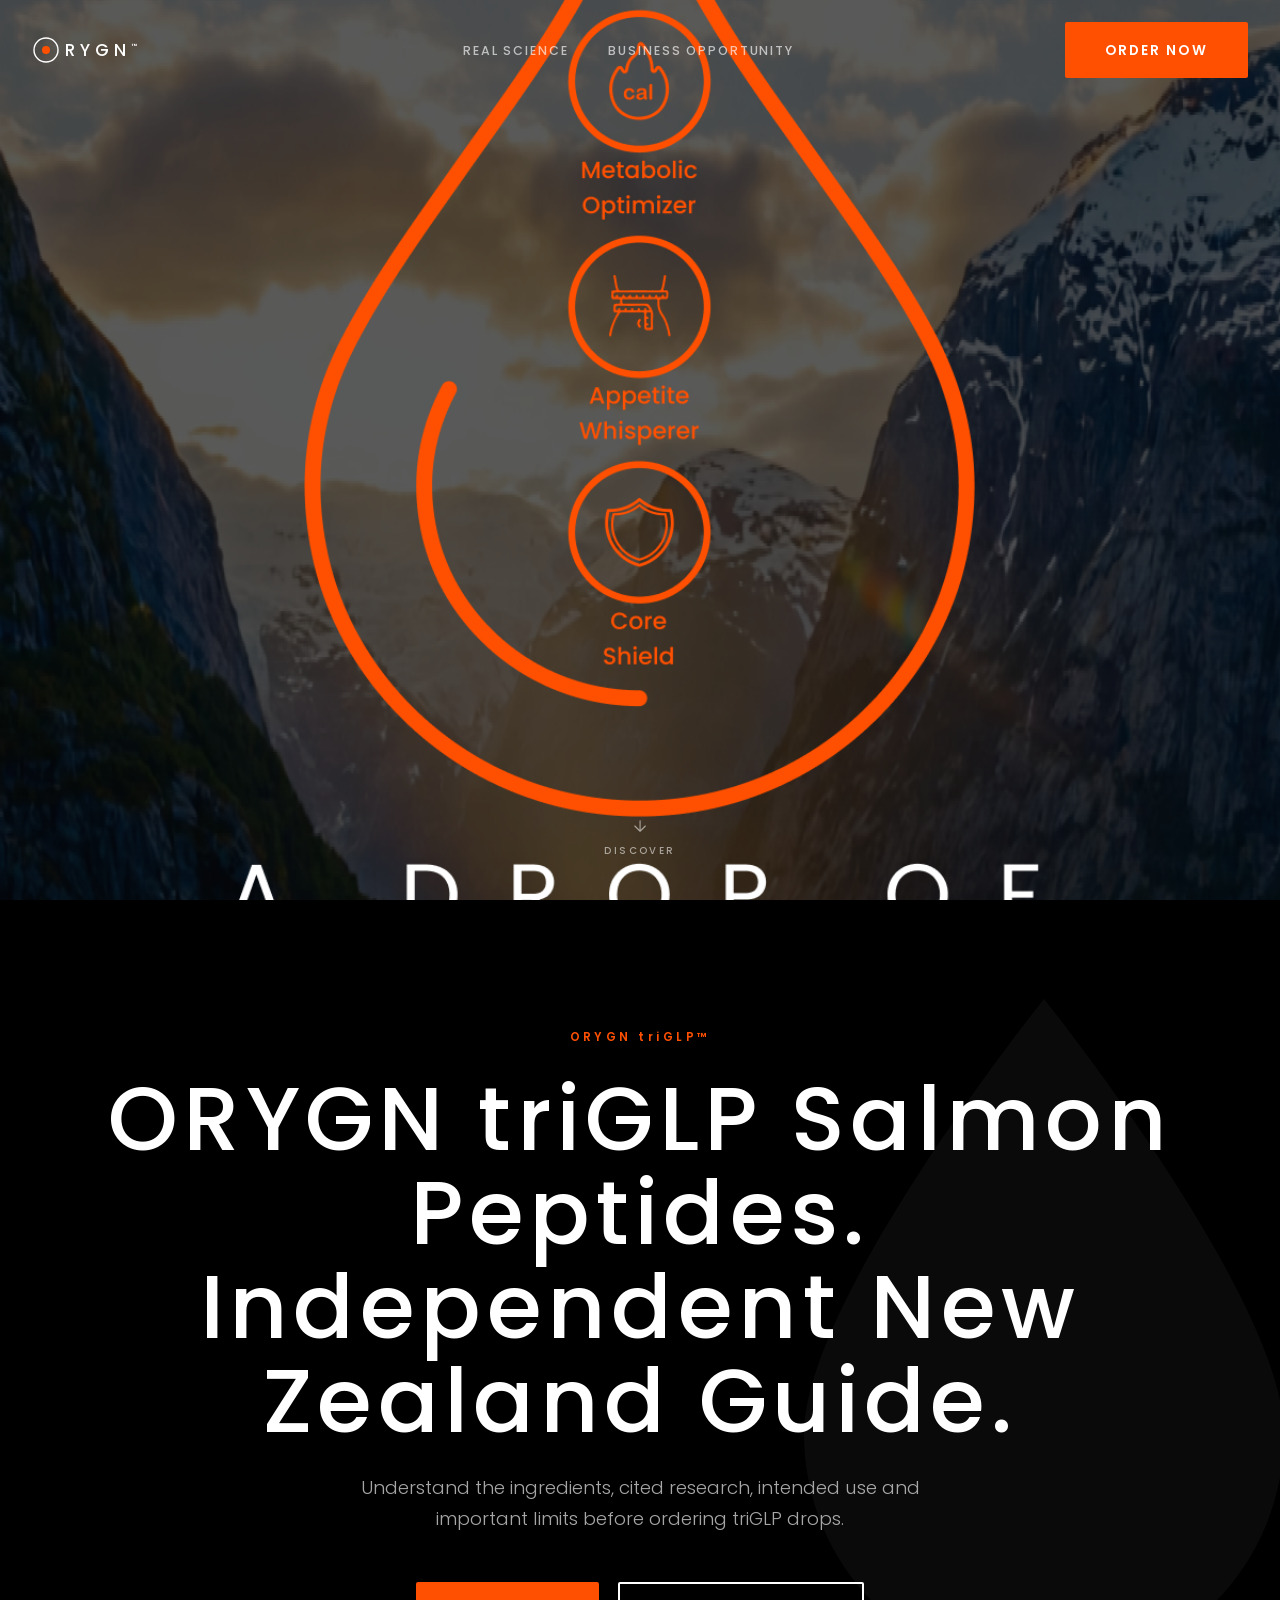
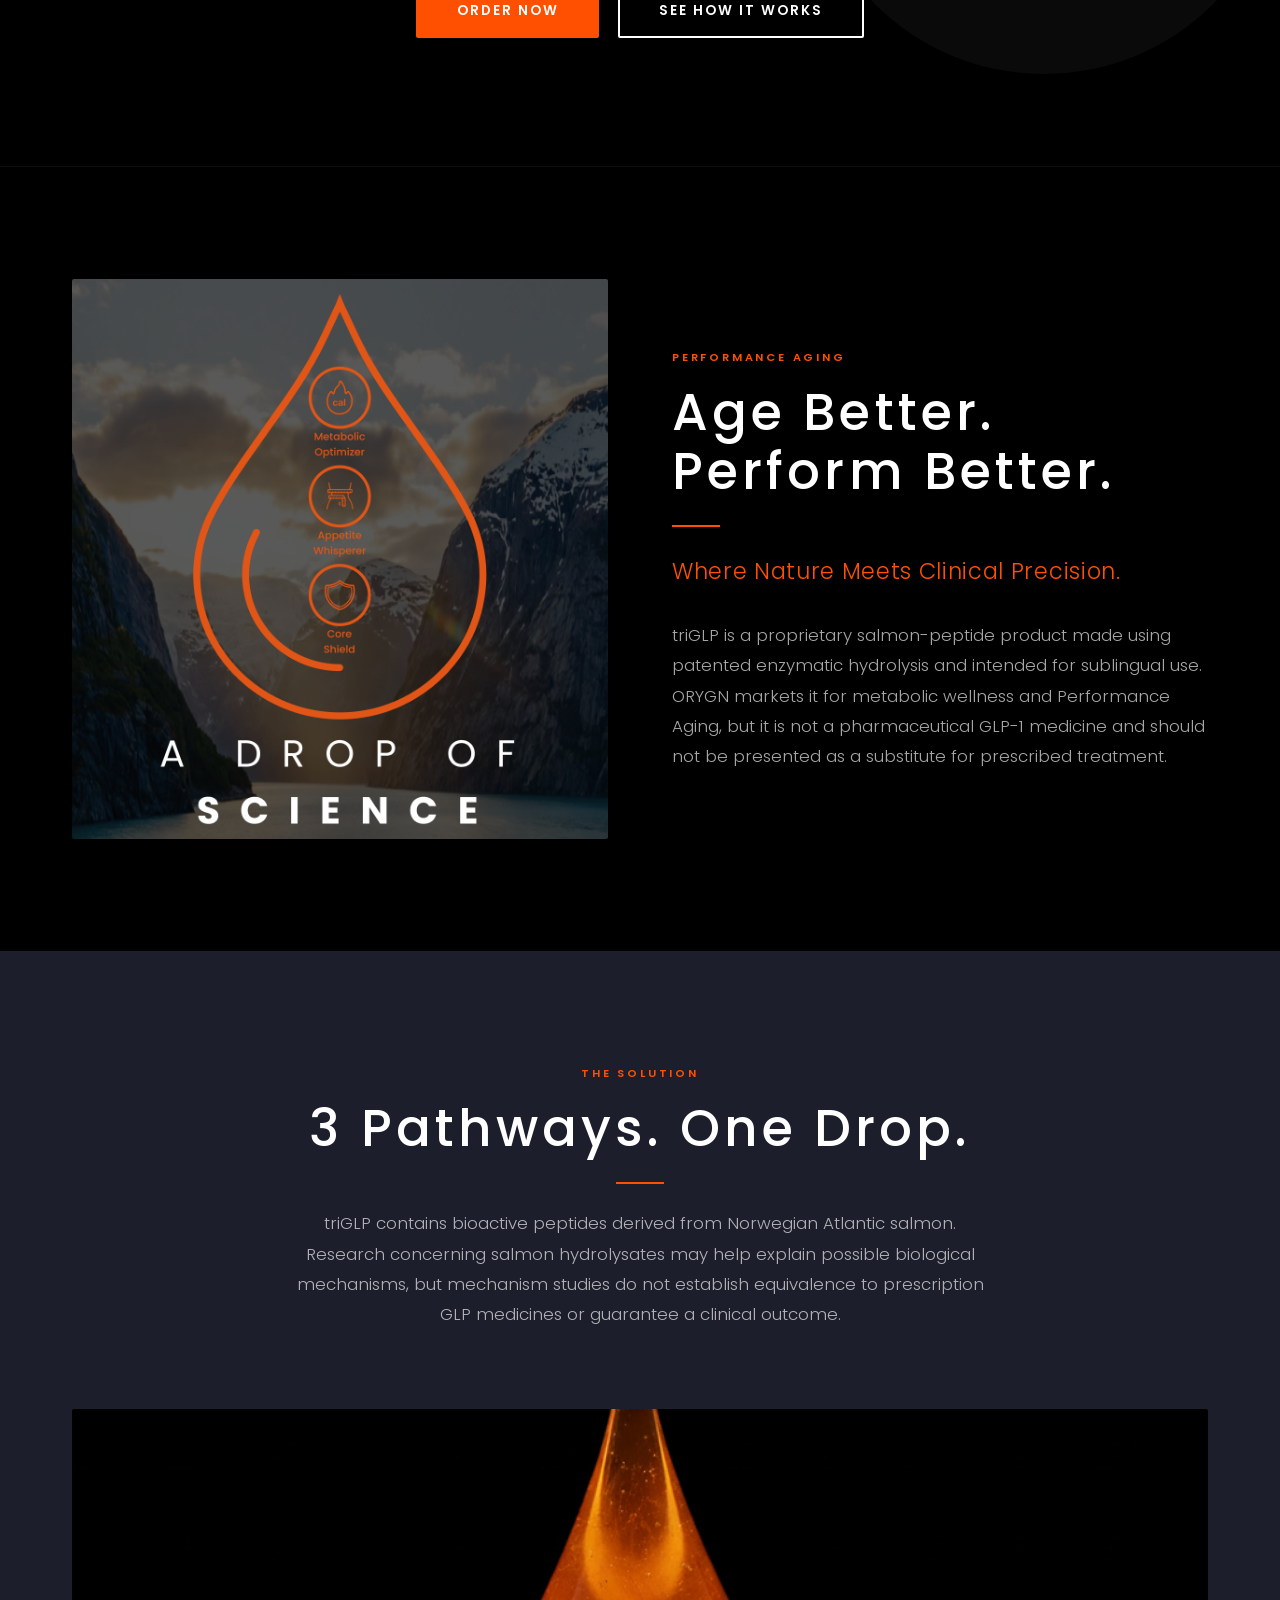
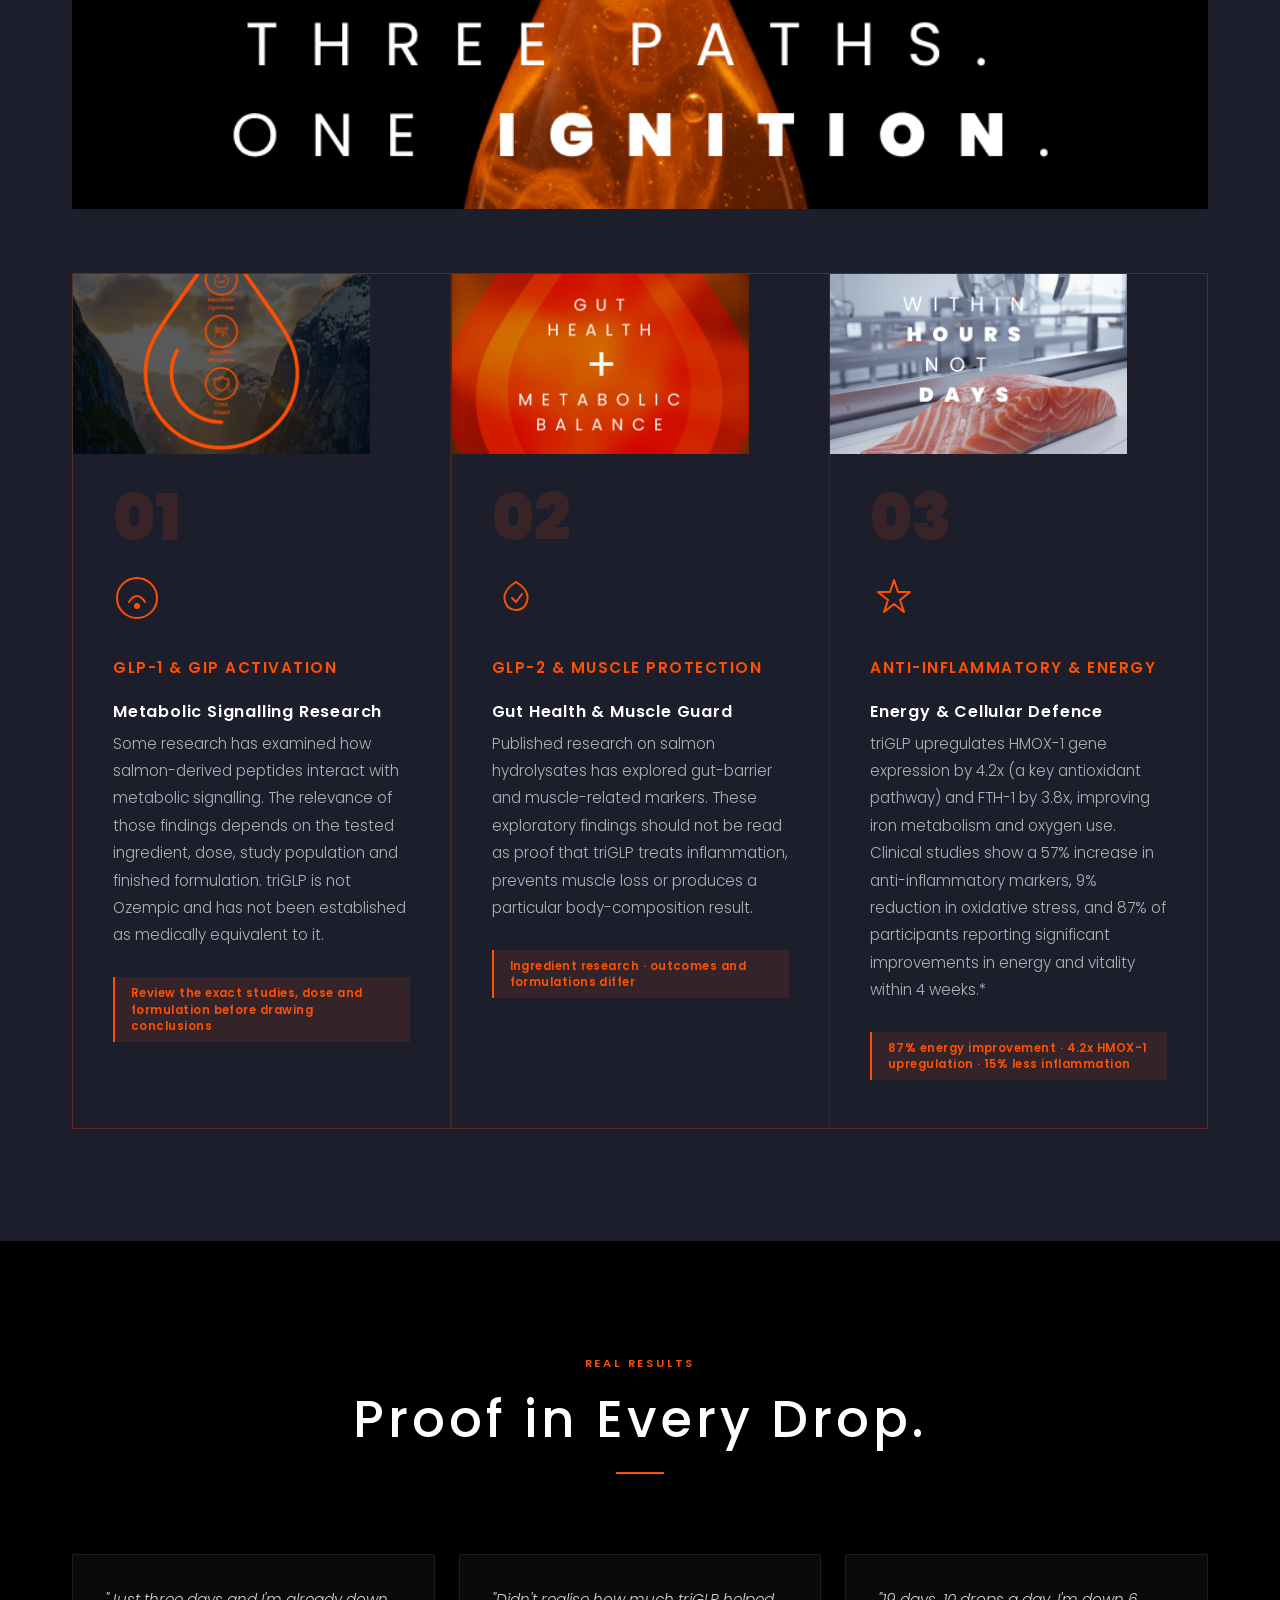
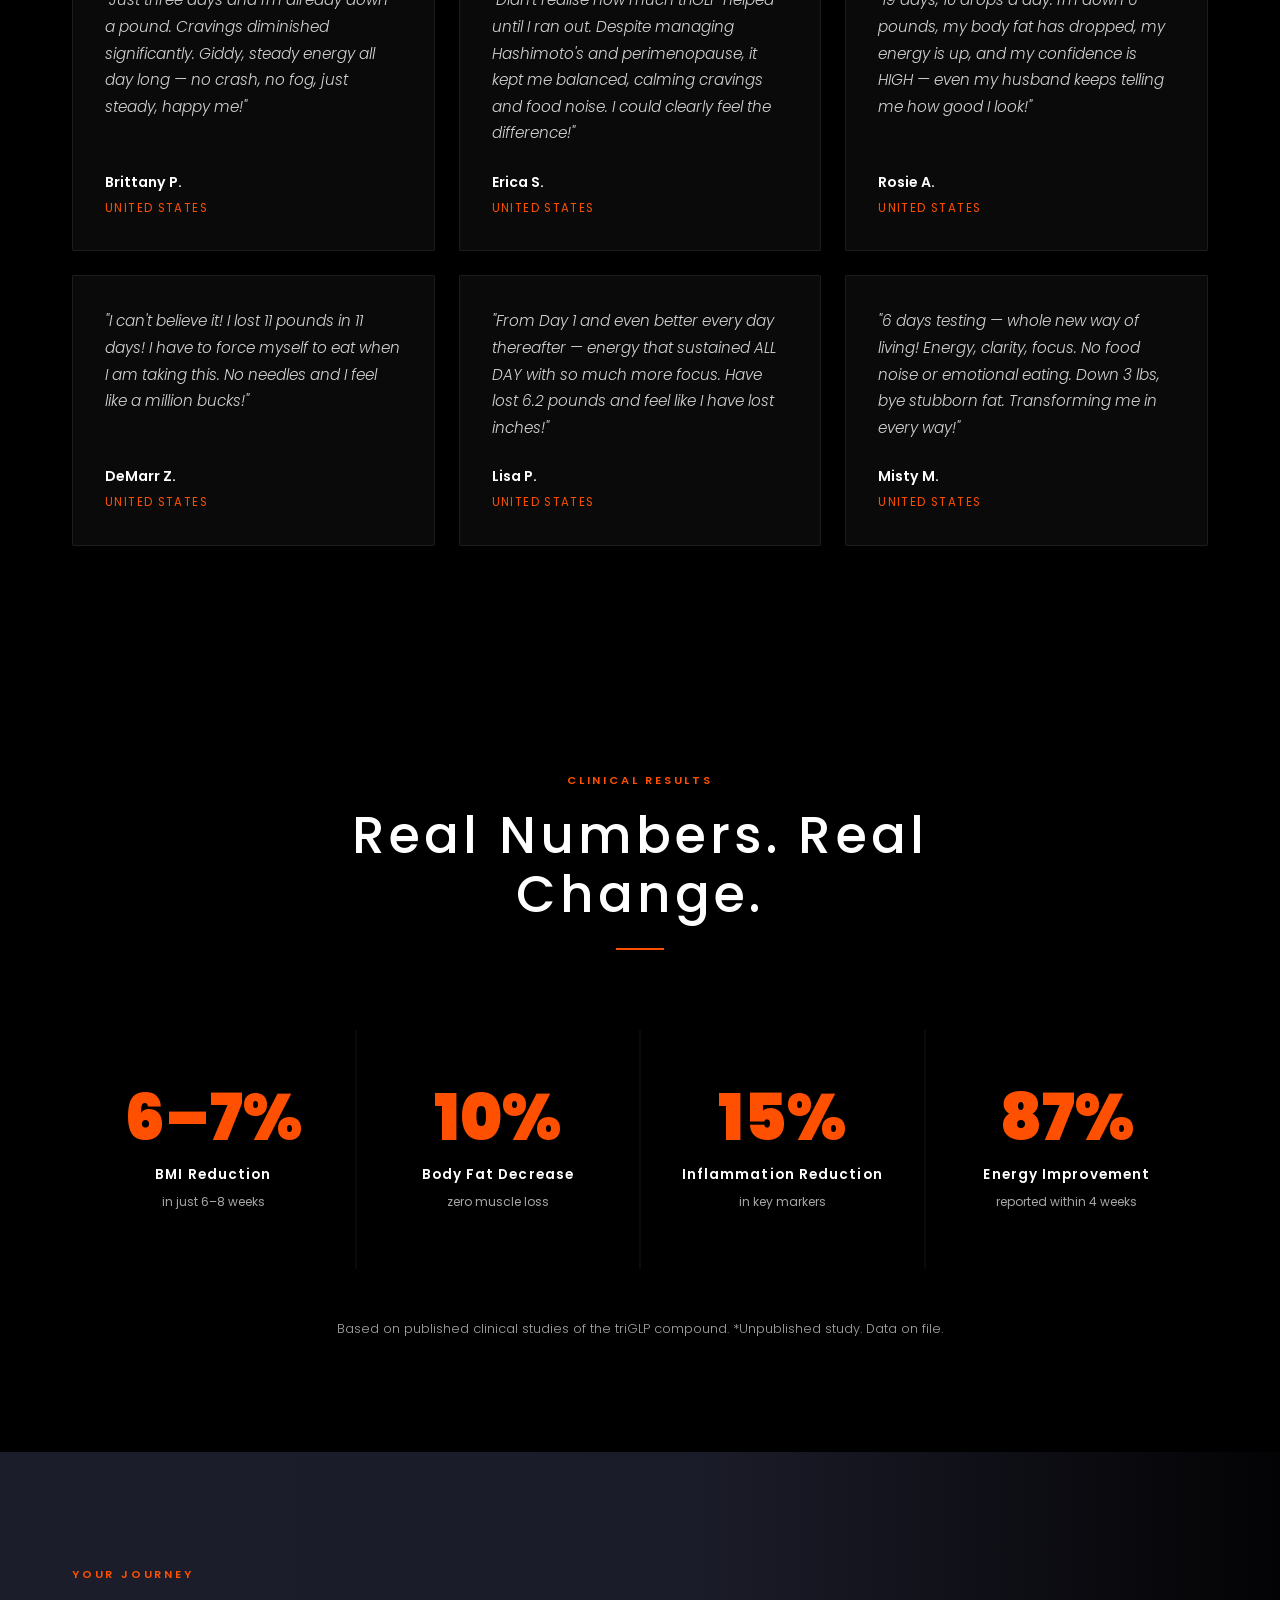
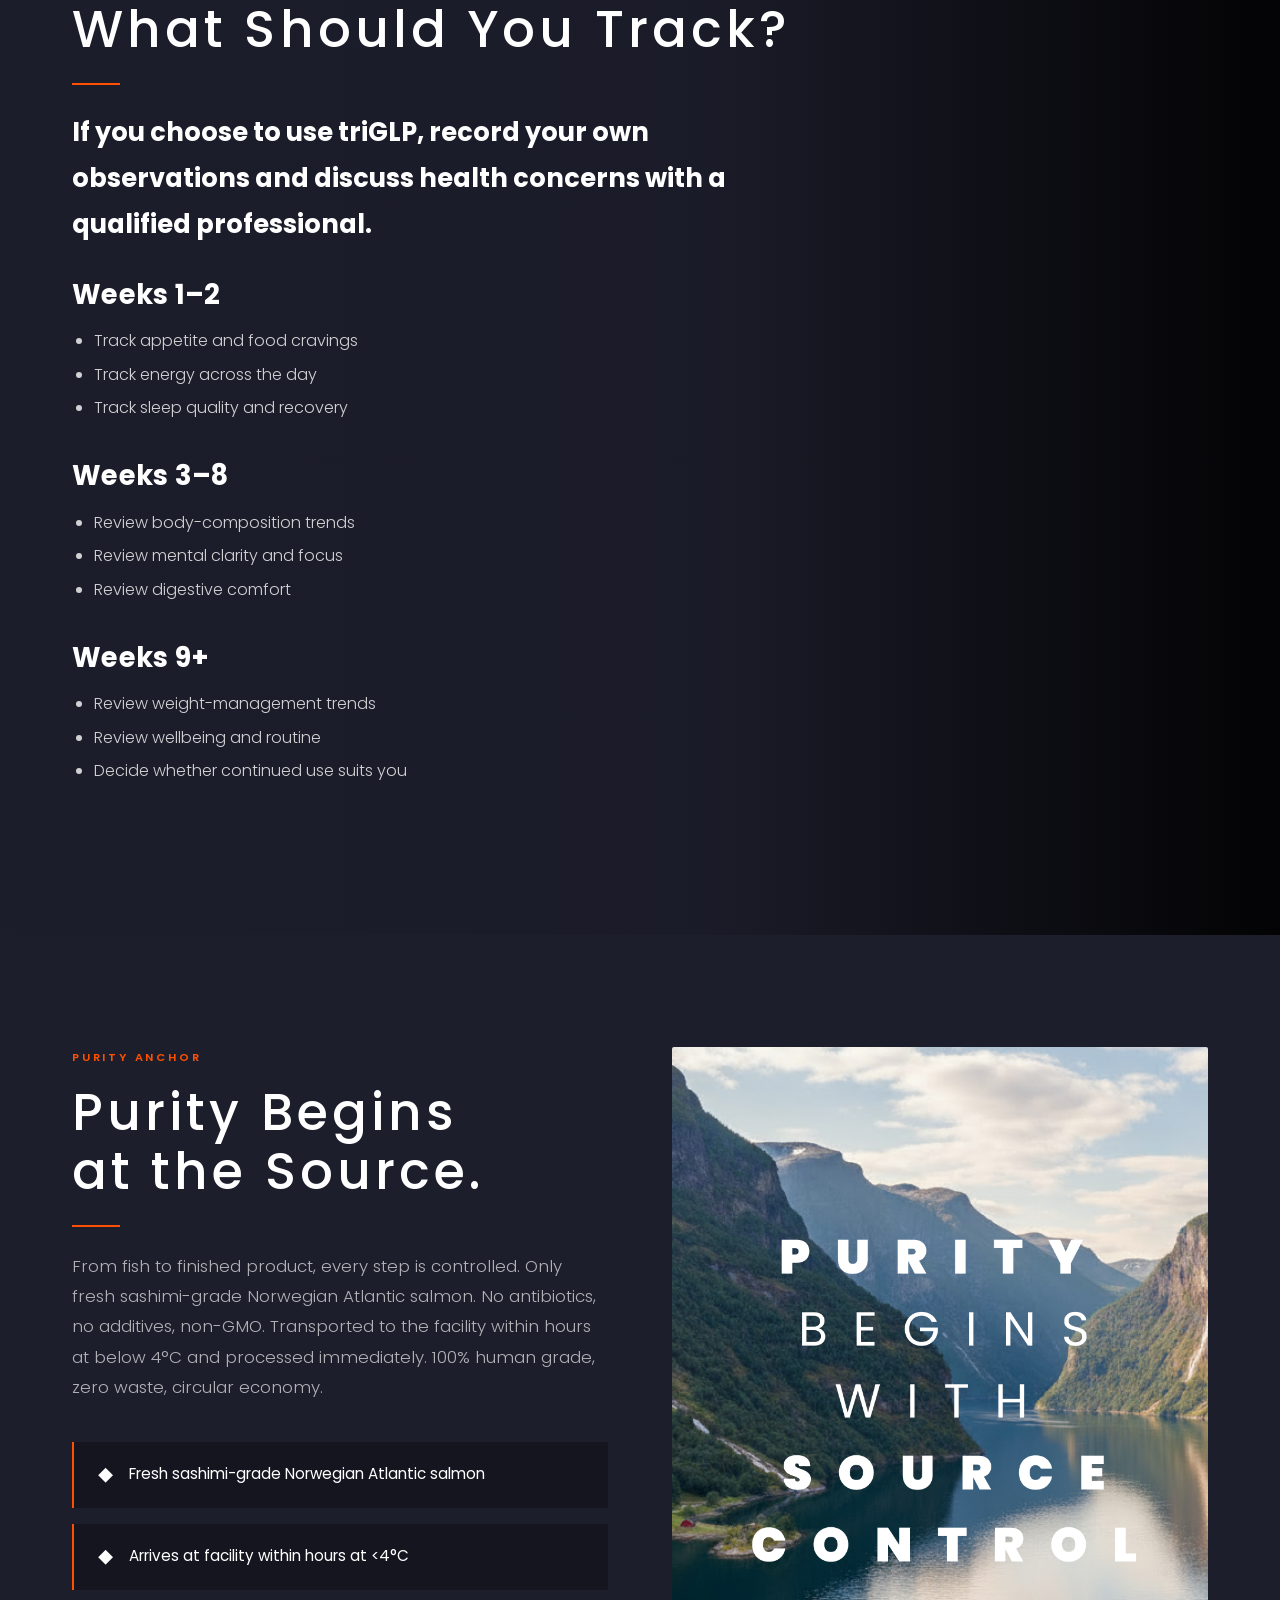
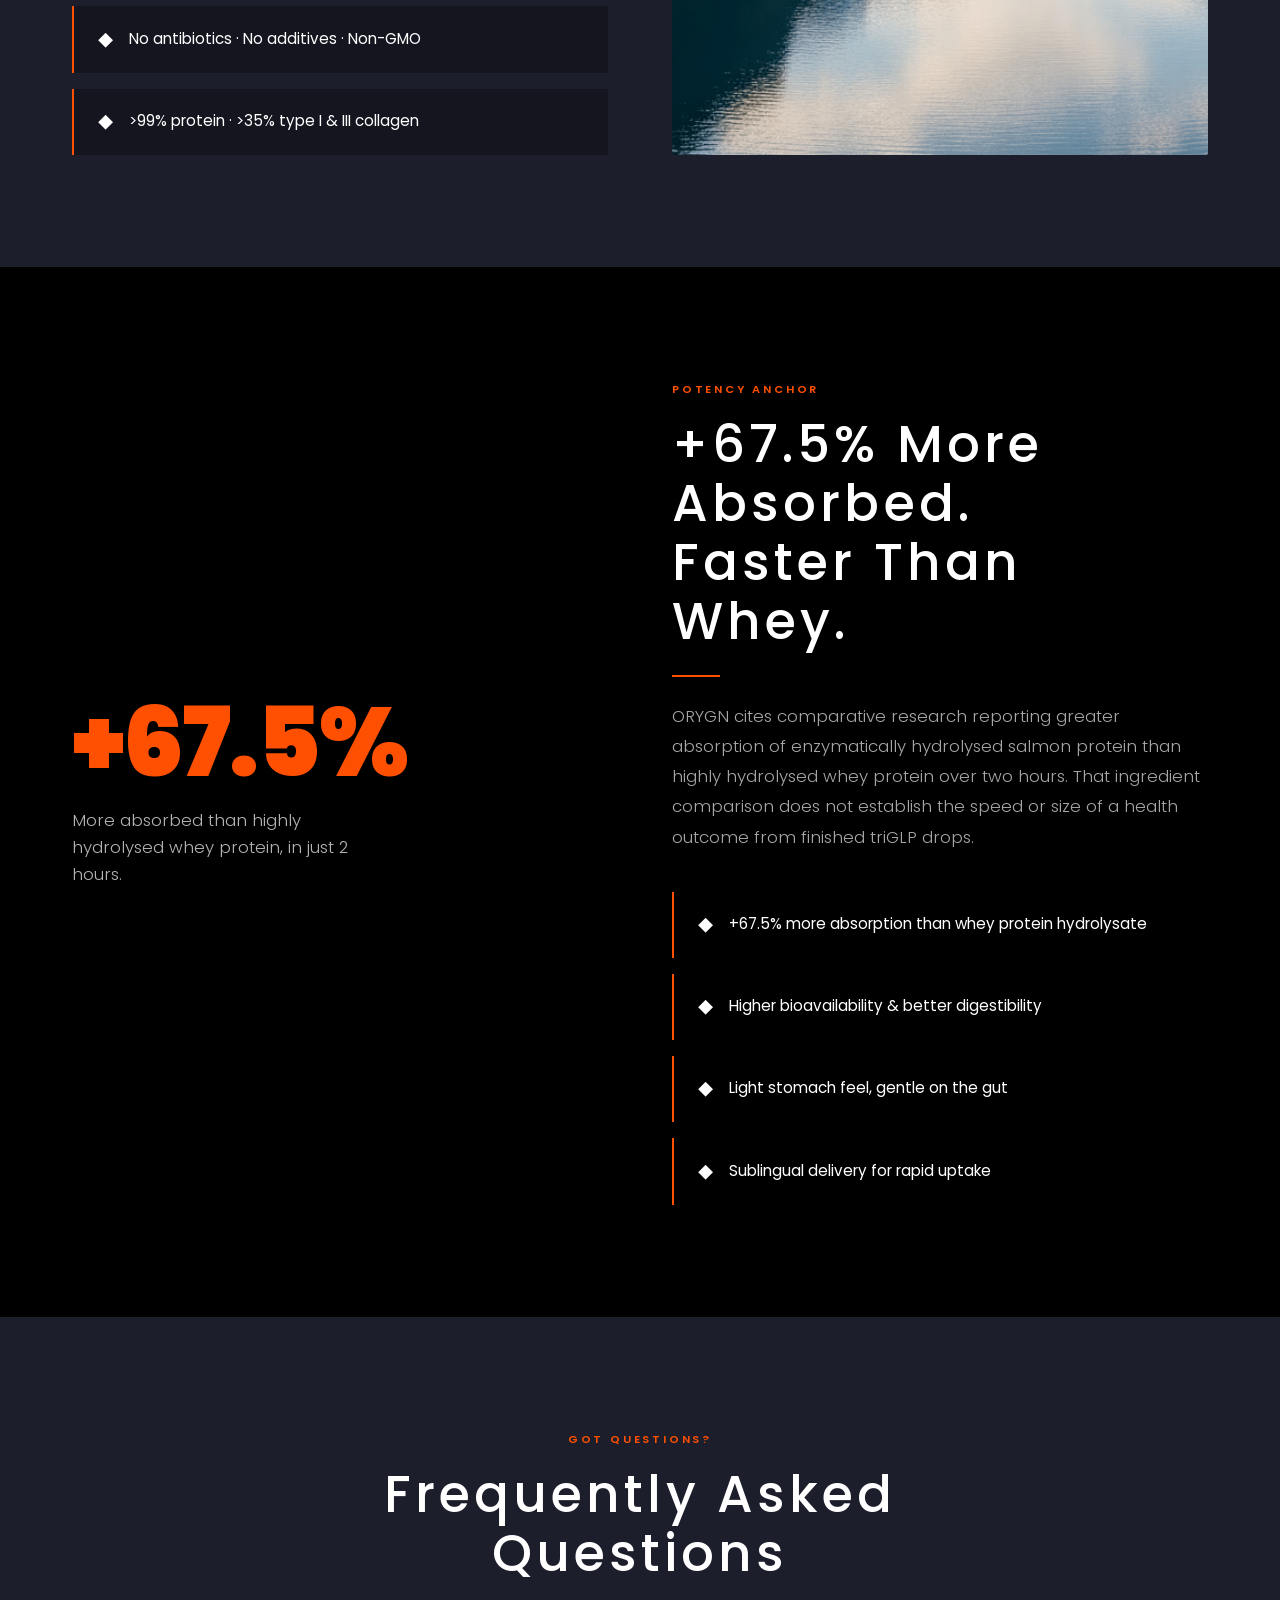
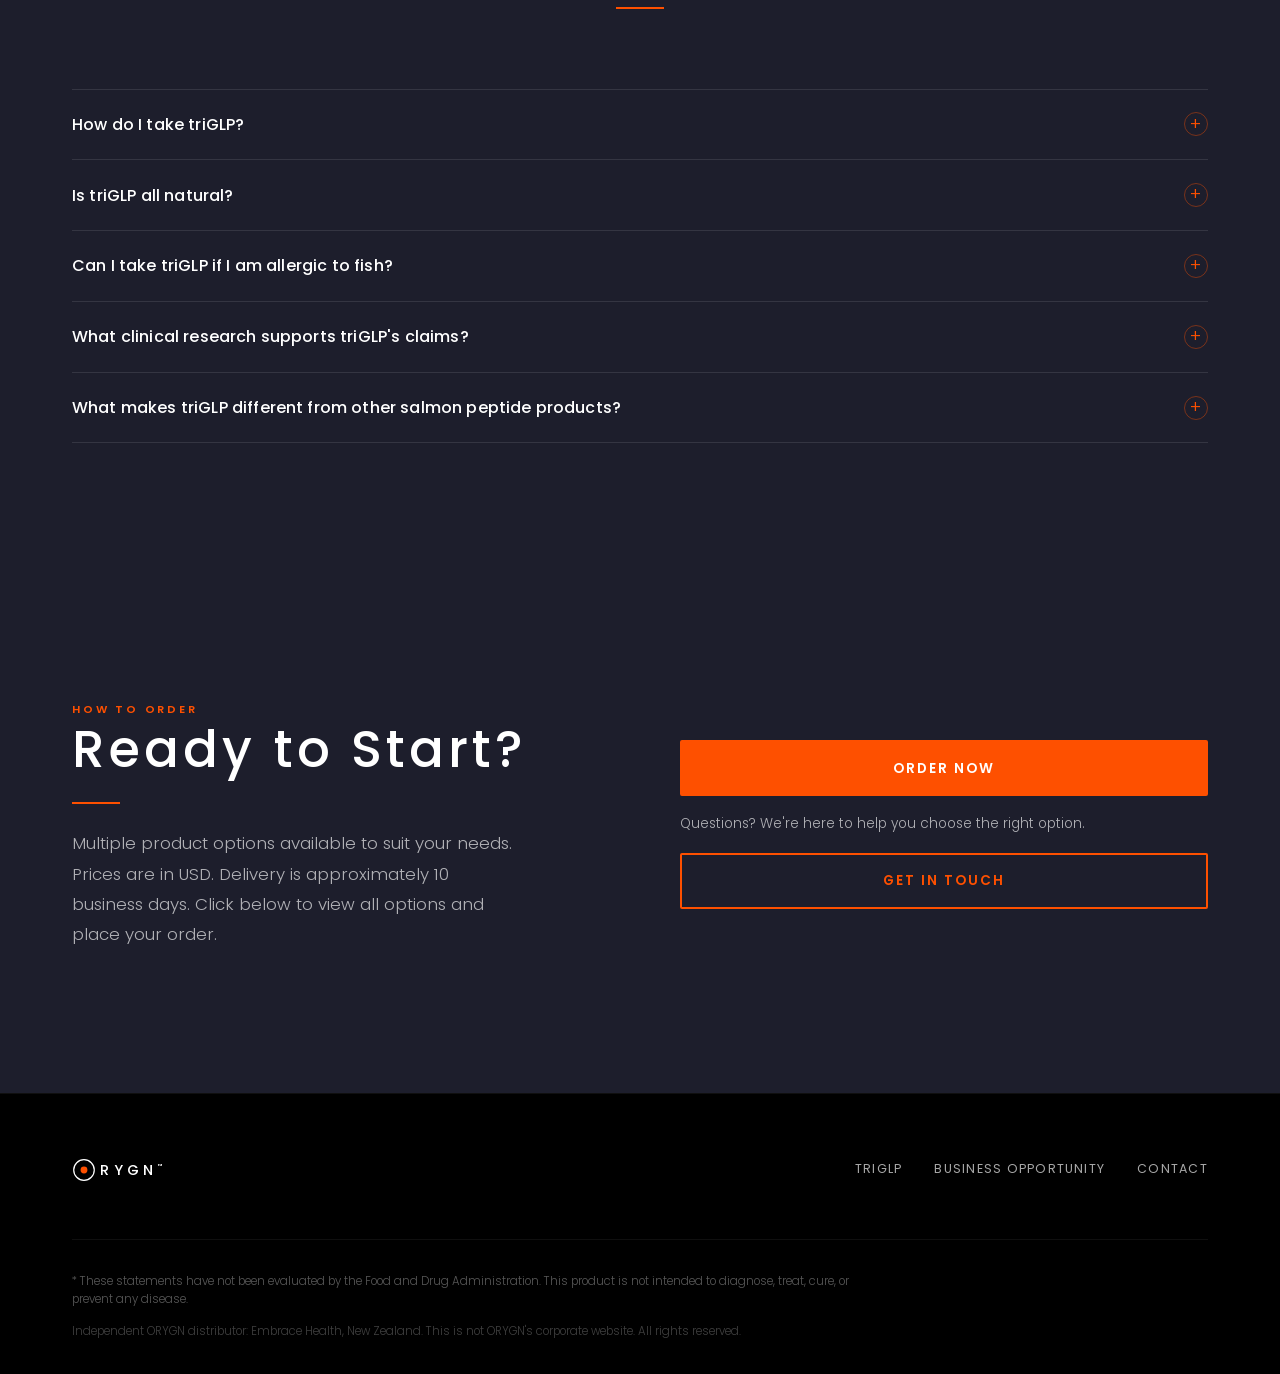
==== index.html @ 095036e6 "Improve ORYGN search content and claim clarity" ====
<!DOCTYPE html>
<html lang="en">
<head>
  <meta charset="UTF-8">
  <meta name="viewport" content="width=device-width, initial-scale=1.0">
  <title>ORYGN triGLP™ NZ | Salmon Peptide Drops &amp; Research Guide</title>
  <meta name="description" content="Independent New Zealand guide to ORYGN triGLP salmon peptide drops: ingredients, intended use, research context, allergy information and ordering. Not a prescription GLP-1 medicine.">
  <meta name="author" content="Embrace Health">
  <meta name="robots" content="index, follow">
  <link rel="canonical" href="https://triglpwellness.com/">
  <link rel="icon" href="/favicon.ico" sizes="any">
  <link rel="icon" type="image/svg+xml" href="/favicon.svg">
  <link rel="apple-touch-icon" href="/favicon.svg">

  <!-- Open Graph / Social Media -->
  <meta property="og:type" content="website">
  <meta property="og:url" content="https://triglpwellness.com/">
  <meta property="og:title" content="ORYGN triGLP™ NZ | Salmon Peptide Drops &amp; Research Guide">
  <meta property="og:description" content="An independent New Zealand guide to triGLP ingredients, intended use, research context, safety information and ordering.">
  <meta property="og:image" content="https://triglpwellness.com/images/Purity%20Matters.png">

  <!-- Twitter Card -->
  <meta name="twitter:card" content="summary_large_image">
  <meta name="twitter:title" content="ORYGN triGLP™ NZ | Salmon Peptide Guide">
  <meta name="twitter:description" content="Review triGLP ingredients, research context and safety information.">

  <!-- Structured Data (JSON-LD) -->
  <script type="application/ld+json">
  {
    "@context": "https://schema.org/",
    "@type": "Product",
    "name": "triGLP™",
    "description": "ORYGN triGLP sublingual drops containing bioactive peptides derived from Norwegian Atlantic salmon",
    "brand": {
      "@type": "Brand",
      "name": "ORYGN"
    },
    "image": "https://triglpwellness.com/images/Purity%20Matters.png",
    "url": "https://triglpwellness.com/"
  }
  </script>

  <link rel="stylesheet" href="css/styles.css">
</head>
<body>

  <!-- ── Navigation ── -->
  <nav class="nav" role="navigation" aria-label="Main navigation">
    <a href="index.html" class="nav-logo" aria-label="ORYGN triGLP Home">
      <svg viewBox="0 0 320 56" xmlns="http://www.w3.org/2000/svg" role="img" aria-label="ORYGN">
        <circle cx="28" cy="28" r="24" stroke="currentColor" stroke-width="2.8" fill="none"/>
        <circle cx="28" cy="28" r="8" fill="#FE5000"/>
        <text x="66" y="40" font-family="Poppins,sans-serif" font-weight="500" font-size="34" fill="currentColor" letter-spacing="10">RYGN<tspan font-size="13" letter-spacing="0" dy="-16" dx="2">™</tspan></text>
      </svg>
    </a>

    <div class="nav-links" role="list">
      <a href="#science" data-i18n="nav_science" role="listitem">Results</a>
      <a href="opportunity.html" data-i18n="nav_opportunity" role="listitem">Business Opportunity</a>
    </div>

    <div class="nav-right">
      <div class="lang-toggle" role="group" aria-label="Language selector">
        <button class="lang-btn active" data-lang="en" aria-label="English">EN</button>
        <button class="lang-btn" data-lang="ko" aria-label="Korean">한국어</button>
      </div>
      <a href="https://embracehealth.orygn.co/" target="_blank" rel="noopener" class="btn btn-primary" data-i18n="nav_order">Order Now</a>
      <button class="nav-hamburger" aria-label="Open menu" aria-expanded="false">
        <span></span><span></span><span></span>
      </button>
    </div>
  </nav>

  <!-- ── Video hero (full screen, no text) ── -->
  <section class="hero-video-section" aria-label="Introduction video">
    <video autoplay muted loop playsinline preload="auto"
           poster="images/A Drop of Science.png">
      <source src="video/teaser.mp4" type="video/mp4">
    </video>
    <a href="#intro" class="hero-scroll-cue" aria-label="Scroll to product introduction">
      <svg viewBox="0 0 24 24" fill="none" stroke="currentColor" stroke-width="1.5" stroke-linecap="round" stroke-linejoin="round" aria-hidden="true">
        <path d="M12 5v14M5 12l7 7 7-7"/>
      </svg>
      <span>Discover</span>
    </a>
  </section>

  <!-- ── Hero intro (below video) ── -->
  <section class="hero-intro" id="intro" aria-label="Product introduction">
    <div class="hero-intro-drop" aria-hidden="true">
      <svg viewBox="0 0 200 240" xmlns="http://www.w3.org/2000/svg">
        <path d="M100 10 C100 10 180 110 180 155 A80 80 0 0 1 20 155 C20 110 100 10 100 10Z" fill="white"/>
      </svg>
    </div>
    <div class="container">
      <div class="hero-eyebrow fade-up" data-i18n="hero_eyebrow">ORYGN triGLP™</div>
      <h1 class="fade-up">
        <span data-i18n="hero_h1a">ORYGN triGLP Salmon Peptides.</span>
        <span data-i18n="hero_h1b">Independent New Zealand Guide.</span>
      </h1>
      <p class="hero-sub fade-up" data-i18n="hero_sub">
        Understand the ingredients, cited research, intended use and important limits before ordering triGLP drops.
      </p>
      <div class="hero-ctas fade-up">
        <a href="https://embracehealth.orygn.co/" target="_blank" rel="noopener"
           class="btn btn-primary" data-i18n="hero_cta">Order Now</a>
        <a href="#science" class="btn btn-outline" data-i18n="hero_secondary">See How It Works</a>
      </div>
    </div>
  </section>

  <!-- ── Innovation intro ── -->
  <section class="section section-problem" id="innovation">
    <div class="container">
      <div class="grid-2">
        <div class="problem-image fade-up">
          <img src="images/A Drop of Science.png" alt="A drop of science — triGLP bioactive peptide" loading="lazy">
        </div>
        <div class="problem-content fade-up">
          <p class="section-label" data-i18n="innov_label">Performance Aging</p>
          <h2 data-i18n="innov_h2">Age Better. Perform Better.</h2>
          <div class="orange-line"></div>
          <p class="problem-sub" data-i18n="innov_sub">Where Nature Meets Clinical Precision.</p>
          <p data-i18n="innov_body">triGLP is a proprietary salmon-peptide product made using patented enzymatic hydrolysis and intended for sublingual use. It is marketed for metabolic wellness, but it is not a pharmaceutical GLP-1 medicine and should not be presented as a substitute for prescribed treatment.</p>
        </div>
      </div>
    </div>
  </section>

  <!-- ── Solution ── -->
  <section class="section section-solution" id="science" aria-label="The Science">
    <div class="container">
      <div class="solution-intro fade-up">
        <p class="section-label" data-i18n="sol_label">The Solution</p>
        <h2><span data-i18n="sol_h2a">3 Pathways.</span> <span data-i18n="sol_h2b">One Drop.</span></h2>
        <div class="orange-line-center"></div>
        <p data-i18n="sol_body">triGLP contains bioactive peptides derived from Norwegian Atlantic salmon. Research concerning salmon hydrolysates may help explain possible biological mechanisms, but mechanism studies do not establish equivalence to prescription GLP medicines or guarantee a clinical outcome.</p>
      </div>

      <!-- Bottle image -->
      <div class="sol-bottle-feature fade-up">
        <img src="images/3 Paths in One Drop.png" alt="triGLP — 3 pathways in one drop" loading="lazy">
      </div>

      <div class="pathway-cards stagger">
        <!-- Path 1 -->
        <div class="pathway-card fade-up">
          <img class="pathway-card-img" src="images/A Drop of Science.png" alt="GLP-1 pathway activation through sublingual triGLP delivery" loading="lazy">
          <div class="pathway-number">01</div>
          <svg class="pathway-icon" viewBox="0 0 48 48" fill="none" xmlns="http://www.w3.org/2000/svg" aria-hidden="true">
            <circle cx="24" cy="24" r="20" stroke="currentColor" stroke-width="2"/>
            <path d="M16 28 Q24 16 32 28" stroke="currentColor" stroke-width="2" stroke-linecap="round"/>
            <circle cx="24" cy="32" r="3" fill="currentColor"/>
          </svg>
          <p class="pathway-sub" data-i18n="sol_p1_sub">GLP-1 & GIP Activation</p>
          <h3 data-i18n="sol_p1_title">Metabolic Signalling Research</h3>
          <p data-i18n="sol_p1_body">Some research has examined how salmon-derived peptides interact with metabolic signalling. The relevance of those findings depends on the tested ingredient, dose, study population and finished formulation. triGLP is not Ozempic and has not been established as medically equivalent to it.</p>
          <div class="pathway-stat" data-i18n="sol_p1_stat">Review the exact studies, dose and formulation before drawing conclusions</div>
        </div>
        <!-- Path 2 -->
        <div class="pathway-card fade-up">
          <img class="pathway-card-img" src="images/Gut Health - Metabolic Energy.png" alt="GLP-2 pathway supporting gut health and nutrient absorption" loading="lazy">
          <div class="pathway-number">02</div>
          <svg class="pathway-icon" viewBox="0 0 48 48" fill="none" xmlns="http://www.w3.org/2000/svg" aria-hidden="true">
            <path d="M24 8 C14 14 10 22 14 30 C18 38 30 38 34 30 C38 22 34 14 24 8Z" stroke="currentColor" stroke-width="2"/>
            <path d="M20 24 L24 28 L30 20" stroke="currentColor" stroke-width="2" stroke-linecap="round" stroke-linejoin="round"/>
          </svg>
          <p class="pathway-sub" data-i18n="sol_p2_sub">GLP-2 & Muscle Protection</p>
          <h3 data-i18n="sol_p2_title">Gut Health & Muscle Guard</h3>
          <p data-i18n="sol_p2_body">Published research on salmon hydrolysates has explored gut-barrier and muscle-related markers. These exploratory findings should not be read as proof that triGLP treats inflammation, prevents muscle loss or produces a particular body-composition result.</p>
          <div class="pathway-stat" data-i18n="sol_p2_stat">Ingredient research · outcomes and formulations differ</div>
        </div>
        <!-- Path 3 -->
        <div class="pathway-card fade-up">
          <img class="pathway-card-img" src="images/Processed Within Hours.png" alt="Fresh Norwegian Atlantic salmon processed within hours for maximum peptide bioavailability" loading="lazy">
          <div class="pathway-number">03</div>
          <svg class="pathway-icon" viewBox="0 0 48 48" fill="none" xmlns="http://www.w3.org/2000/svg" aria-hidden="true">
            <path d="M24 6 L28 18 L40 18 L30 26 L34 38 L24 30 L14 38 L18 26 L8 18 L20 18Z" stroke="currentColor" stroke-width="2" stroke-linejoin="round"/>
          </svg>
          <p class="pathway-sub" data-i18n="sol_p3_sub">Anti-inflammatory & Energy</p>
          <h3 data-i18n="sol_p3_title">Energy & Cellular Defence</h3>
          <p data-i18n="sol_p3_body">Laboratory biomarkers can suggest a possible mechanism, but they are not the same as a demonstrated health benefit. Energy, inflammation and oxidative-stress claims require appropriately controlled finished-product trials before they can be applied confidently to customers.</p>
          <div class="pathway-stat" data-i18n="sol_p3_stat">Biomarkers are not guaranteed customer outcomes</div>
        </div>
      </div>
    </div>
  </section>

  <!-- ── Testimonials ── -->
  <section class="section section-testimonials" id="testimonials" aria-label="Customer Testimonials">
    <div class="container">
      <div class="solution-intro fade-up">
        <p class="section-label" data-i18n="testi_label">Real Results</p>
        <h2 data-i18n="testi_h2">Proof in Every Drop.</h2>
        <div class="orange-line-center"></div>
      </div>
      <div class="testimonials-grid stagger">
        <div class="testimonial-card fade-up">
          <p class="testimonial-quote">"Just three days and I'm already down a pound. Cravings diminished significantly. Giddy, steady energy all day long — no crash, no fog, just steady, happy me!"</p>
          <div class="testimonial-author">
            <span class="testimonial-name">Brittany P.</span>
            <span class="testimonial-location">United States</span>
          </div>
        </div>
        <div class="testimonial-card fade-up">
          <p class="testimonial-quote">"Didn't realise how much triGLP helped until I ran out. Despite managing Hashimoto's and perimenopause, it kept me balanced, calming cravings and food noise. I could clearly feel the difference!"</p>
          <div class="testimonial-author">
            <span class="testimonial-name">Erica S.</span>
            <span class="testimonial-location">United States</span>
          </div>
        </div>
        <div class="testimonial-card fade-up">
          <p class="testimonial-quote">"19 days, 10 drops a day. I'm down 6 pounds, my body fat has dropped, my energy is up, and my confidence is HIGH — even my husband keeps telling me how good I look!"</p>
          <div class="testimonial-author">
            <span class="testimonial-name">Rosie A.</span>
            <span class="testimonial-location">United States</span>
          </div>
        </div>
        <div class="testimonial-card fade-up">
          <p class="testimonial-quote">"I can't believe it! I lost 11 pounds in 11 days! I have to force myself to eat when I am taking this. No needles and I feel like a million bucks!"</p>
          <div class="testimonial-author">
            <span class="testimonial-name">DeMarr Z.</span>
            <span class="testimonial-location">United States</span>
          </div>
        </div>
        <div class="testimonial-card fade-up">
          <p class="testimonial-quote">"From Day 1 and even better every day thereafter — energy that sustained ALL DAY with so much more focus. Have lost 6.2 pounds and feel like I have lost inches!"</p>
          <div class="testimonial-author">
            <span class="testimonial-name">Lisa P.</span>
            <span class="testimonial-location">United States</span>
          </div>
        </div>
        <div class="testimonial-card fade-up">
          <p class="testimonial-quote">"6 days testing — whole new way of living! Energy, clarity, focus. No food noise or emotional eating. Down 3 lbs, bye stubborn fat. Transforming me in every way!"</p>
          <div class="testimonial-author">
            <span class="testimonial-name">Misty M.</span>
            <span class="testimonial-location">United States</span>
          </div>
        </div>
      </div>
    </div>
  </section>

  <!-- ── Clinical Results ── -->
  <section class="section section-results" id="results" aria-label="Clinical Results">
    <div class="container">
      <div class="results-intro fade-up">
        <p class="section-label" data-i18n="res_label">Clinical Results</p>
        <h2><span data-i18n="res_h2a">Real Numbers.</span> <span data-i18n="res_h2b">Real Change.</span></h2>
        <div class="orange-line-center"></div>
      </div>

      <div class="stats-grid stagger">
        <div class="stat-card fade-up">
          <span class="stat-number" data-i18n="res_s1">6–7%</span>
          <span class="stat-label" data-i18n="res_s1_label">BMI Reduction</span>
          <span class="stat-sub" data-i18n="res_s1_sub">in just 6–8 weeks</span>
        </div>
        <div class="stat-card fade-up">
          <span class="stat-number" data-i18n="res_s2">10%</span>
          <span class="stat-label" data-i18n="res_s2_label">Body Fat Decrease</span>
          <span class="stat-sub" data-i18n="res_s2_sub">zero muscle loss</span>
        </div>
        <div class="stat-card fade-up">
          <span class="stat-number" data-i18n="res_s3">15%</span>
          <span class="stat-label" data-i18n="res_s3_label">Inflammation Reduction</span>
          <span class="stat-sub" data-i18n="res_s3_sub">in key markers</span>
        </div>
        <div class="stat-card fade-up">
          <span class="stat-number" data-i18n="res_s4">87%</span>
          <span class="stat-label" data-i18n="res_s4_label">Energy Improvement</span>
          <span class="stat-sub" data-i18n="res_s4_sub">reported within 4 weeks</span>
        </div>
      </div>

      <p class="text-muted text-center fade-up" style="font-size:0.8rem; margin-top:1.5rem;" data-i18n="res_disclaimer">
        Based on published clinical studies of the triGLP compound. *Unpublished study. Data on file.
      </p>
    </div>
  </section>

  <!-- ── Results Timeline ── -->
  <section class="section section-timeline" id="timeline" aria-label="Results Timeline">
    <div class="container">
      <div class="timeline-split">
        <div class="timeline-text fade-up">
          <p class="section-label" data-i18n="time_label">Your Journey</p>
          <h2 data-i18n="time_h2">What Should You Track?</h2>
          <div class="orange-line"></div>
          <p class="timeline-start" data-i18n="time_sub">If you choose to use triGLP, record your own observations and discuss health concerns with a qualified professional.</p>

          <div class="timeline-phase-v">
            <div class="timeline-weeks" data-i18n="time_w1">Weeks 1–2: <span data-i18n="time_t1">Starting Observations</span></div>
            <ul>
              <li data-i18n="time_p1_a">Track appetite and food cravings</li>
              <li data-i18n="time_p1_b">Track energy across the day</li>
              <li data-i18n="time_p1_c">Track sleep quality and recovery</li>
            </ul>
          </div>
          <div class="timeline-phase-v">
            <div class="timeline-weeks" data-i18n="time_w2">Weeks 3–8: <span data-i18n="time_t2">Review Progress</span></div>
            <ul>
              <li data-i18n="time_p2_a">Review body-composition trends</li>
              <li data-i18n="time_p2_b">Review mental clarity and focus</li>
              <li data-i18n="time_p2_c">Review digestive comfort</li>
            </ul>
          </div>
          <div class="timeline-phase-v">
            <div class="timeline-weeks" data-i18n="time_w3">Weeks 9+: <span data-i18n="time_t3">Long-term Review</span></div>
            <ul>
              <li data-i18n="time_p3_a">Review weight-management trends</li>
              <li data-i18n="time_p3_b">Review wellbeing and routine</li>
              <li data-i18n="time_p3_c">Decide whether continued use suits you</li>
            </ul>
          </div>
        </div>
      </div>
    </div>
  </section>

  <!-- ── Purity ── -->
  <section class="section section-purity" id="purity" aria-label="Purity">
    <div class="container">
      <div class="grid-2">
        <div class="fade-up">
          <p class="section-label" data-i18n="pur_label">Purity Anchor</p>
          <h2><span data-i18n="pur_h2a">Purity Begins</span><br><span data-i18n="pur_h2b">at the Source.</span></h2>
          <div class="orange-line"></div>
          <p data-i18n="pur_body">From molecular foundation to final delivery — every element reflects our commitment to authenticity and efficacy. We don't compromise on where our ingredients come from.</p>
          <ul class="purity-points" aria-label="Purity points">
            <li class="purity-point fade-up">
              <span class="purity-point-icon" aria-hidden="true">◆</span>
              <span data-i18n="pur_p1">Sushi-grade Norwegian Atlantic salmon bones</span>
            </li>
            <li class="purity-point fade-up">
              <span class="purity-point-icon" aria-hidden="true">◆</span>
              <span data-i18n="pur_p2">Processed within hours of harvest</span>
            </li>
            <li class="purity-point fade-up">
              <span class="purity-point-icon" aria-hidden="true">◆</span>
              <span data-i18n="pur_p3">100% pure source powder — no fillers</span>
            </li>
            <li class="purity-point fade-up">
              <span class="purity-point-icon" aria-hidden="true">◆</span>
              <span data-i18n="pur_p4">No carrier oils — pure extraction only</span>
            </li>
          </ul>
        </div>
        <div class="fade-up purity-img-wrap">
          <img class="purity-img" src="images/Purity Begins with the Source.png"
               alt="Sushi-grade Norwegian Atlantic salmon — the source of triGLP" loading="lazy">
        </div>
      </div>
    </div>
  </section>

  <!-- ── Potency ── -->
  <section class="section section-potency" id="potency" aria-label="Potency">
    <div class="container">
      <div class="grid-2">
        <div class="fade-up potency-big-number">
          <span class="potency-abs-stat">+67.5%</span>
          <p class="potency-abs-label" data-i18n="pot_abs_label">More absorbed than highly hydrolysed whey protein — in just 2 hours.</p>
        </div>
        <div class="fade-up">
          <p class="section-label" data-i18n="pot_label">Potency Anchor</p>
          <h2><span data-i18n="pot_h2a">+67.5% More Absorbed.</span><br><span data-i18n="pot_h2b">Faster Than Whey.</span></h2>
          <div class="orange-line"></div>
          <p data-i18n="pot_body">ORYGN cites comparative research reporting greater absorption of enzymatically hydrolysed salmon protein than highly hydrolysed whey protein over two hours. That ingredient comparison does not establish the speed or size of a health outcome from finished triGLP drops.</p>
          <ul class="purity-points" aria-label="Potency points">
            <li class="purity-point fade-up">
              <span class="purity-point-icon" aria-hidden="true">◆</span>
              <span data-i18n="pot_p1">+67.5% more absorption than whey protein hydrolysate</span>
            </li>
            <li class="purity-point fade-up">
              <span class="purity-point-icon" aria-hidden="true">◆</span>
              <span data-i18n="pot_p2">Higher bioavailability &amp; better digestibility</span>
            </li>
            <li class="purity-point fade-up">
              <span class="purity-point-icon" aria-hidden="true">◆</span>
              <span data-i18n="pot_p3">Light stomach feel — gentle on the gut</span>
            </li>
            <li class="purity-point fade-up">
              <span class="purity-point-icon" aria-hidden="true">◆</span>
              <span data-i18n="pot_p4">Sublingual delivery for rapid uptake</span>
            </li>
          </ul>
        </div>
      </div>
    </div>
  </section>

  <!-- ── FAQ ── -->
  <section class="section section-faq" id="faq" aria-label="Frequently Asked Questions" style="background:var(--navy);">
    <div class="container">
      <div class="solution-intro fade-up">
        <p class="section-label" data-i18n="faq_label">Got Questions?</p>
        <h2 data-i18n="faq_h2">Frequently Asked Questions</h2>
        <div class="orange-line-center"></div>
      </div>
      <div class="faq-list fade-up">
        <div class="faq-item">
          <button class="faq-question" aria-expanded="false"><span data-i18n="faq_q1">How do I take triGLP?</span><span class="faq-toggle" aria-hidden="true">+</span></button>
          <div class="faq-answer">
            <p data-i18n="faq_a1">Take 3–5 drops, 1 to 2 times daily. Place drops directly under the tongue and hold for 30–60 seconds for optimal sublingual absorption. Gently shake the bottle before each use. For best results, take consistently and avoid eating or drinking for a few minutes after each dose.</p>
          </div>
        </div>
        <div class="faq-item">
          <button class="faq-question" aria-expanded="false"><span data-i18n="faq_q2">Is triGLP all natural?</span><span class="faq-toggle" aria-hidden="true">+</span></button>
          <div class="faq-answer">
            <p data-i18n="faq_a2">Yes. triGLP is derived from the purest Norwegian Atlantic salmon, processed using our patented enzymatic hydrolysis technology. Every ingredient — including Organic Lemon Peel and Organic Ginger Root — meets the same strict purity standards. No antibiotics, no additives, non-GMO, and zero artificial fillers.</p>
          </div>
        </div>
        <div class="faq-item">
          <button class="faq-question" aria-expanded="false"><span data-i18n="faq_q3">Can I take triGLP if I am allergic to fish?</span><span class="faq-toggle" aria-hidden="true">+</span></button>
          <div class="faq-answer">
            <p data-i18n="faq_a3">No. triGLP is derived from salmon. If you have a fish allergy, do not use it unless your qualified healthcare professional has reviewed the full ingredient list and specifically advised that it is appropriate for you.</p>
          </div>
        </div>
        <div class="faq-item">
          <button class="faq-question" aria-expanded="false"><span data-i18n="faq_q4">What clinical research supports triGLP's claims?</span><span class="faq-toggle" aria-hidden="true">+</span></button>
          <div class="faq-answer">
            <p data-i18n="faq_a4">ORYGN provides research concerning salmon hydrolysate bioactive peptides. Ingredient research is not necessarily evidence that every user will experience the same outcome from this finished product. Review the study population, dose and formulation, and speak with a qualified healthcare professional before making a health decision. Individual results vary.</p>
          </div>
        </div>
        <div class="faq-item">
          <button class="faq-question" aria-expanded="false"><span data-i18n="faq_q5">What makes triGLP different from other salmon peptide products?</span><span class="faq-toggle" aria-hidden="true">+</span></button>
          <div class="faq-answer">
            <p data-i18n="faq_a5">ORYGN says triGLP uses a patented extraction process intended to preserve bioactive salmon peptides and provides them in a sublingual format. ORYGN describes the formula in relation to GLP-1, GLP-2 and GIP pathways. This is not evidence that triGLP works like, or produces the same results as, a prescription GLP-1 medicine.</p>
          </div>
        </div>
      </div>
    </div>
  </section>

  <!-- ── Order ── -->
  <section class="section section-order" id="order" aria-label="How to Order">
    <div class="container">
      <div class="order-horiz fade-up">
        <div class="order-horiz-text">
          <p class="section-label" data-i18n="ord_label">How to Order</p>
          <h2 data-i18n="ord_h2">Ready to Start?</h2>
          <div class="orange-line"></div>
          <p data-i18n="ord_body">Multiple product options available to suit your needs. Click below to view all options and place your order — we ship internationally.</p>
        </div>
        <div class="order-horiz-ctas">
          <a href="https://embracehealth.orygn.co/" target="_blank" rel="noopener"
             class="btn btn-primary" data-i18n="ord_cta">Order Now</a>
          <p class="order-note" data-i18n="ord_note">Questions? We're here to help.</p>
          <a href="mailto:renee@embracehealth.co.nz" class="btn btn-outline-orange" data-i18n="ord_contact">Get in Touch</a>
        </div>
      </div>
    </div>
  </section>

  <!-- ── Footer ── -->
  <footer>
    <div class="container">
      <div class="footer-top">
        <a href="index.html" class="footer-logo" aria-label="ORYGN triGLP Home">
          <svg viewBox="0 0 320 56" xmlns="http://www.w3.org/2000/svg" role="img" aria-label="ORYGN">
            <circle cx="28" cy="28" r="24" stroke="currentColor" stroke-width="2.8" fill="none"/>
            <circle cx="28" cy="28" r="8" fill="#FE5000"/>
            <text x="66" y="40" font-family="Poppins,sans-serif" font-weight="500" font-size="34" fill="currentColor" letter-spacing="10">RYGN<tspan font-size="13" letter-spacing="0" dy="-16" dx="2">™</tspan></text>
          </svg>
        </a>
        <nav class="footer-links" aria-label="Footer navigation">
          <a href="index.html" data-i18n="footer_product">triGLP</a>
          <a href="opportunity.html" data-i18n="footer_opp">Business Opportunity</a>
          <a href="mailto:renee@embracehealth.co.nz" data-i18n="footer_contact">Contact</a>
        </nav>
      </div>
      <div class="footer-bottom">
        <p class="footer-disclaimer" data-i18n="footer_disclaimer">
          * These statements have not been evaluated by the Food and Drug Administration. This product is not intended to diagnose, treat, cure, or prevent any disease.
        </p>
        <p class="footer-rights" data-i18n="footer_rights">Independent ORYGN distributor: Embrace Health, New Zealand. This is not ORYGN's corporate website. All rights reserved.</p>
      </div>
    </div>
  </footer>

  <script src="js/i18n.js"></script>
  <script src="js/main.js"></script>
</body>
</html>
---- css/styles.css ----
/* =============================================
   ORYGN triGLP — Brand-compliant stylesheet
   Colors: #000000 bg | #FE5000 orange | #FFFFFF white
   #1D1E2C navy | #434344 charcoal | #45CB85 teal
   Font: Poppins (300/400/500/600/900)
   ============================================= */

@import url('https://fonts.googleapis.com/css2?family=Poppins:wght@300;400;500;600;900&family=Noto+Sans+KR:wght@300;400;500;700&display=swap');

/* ── Reset & Base ─────────────────────────────── */
*, *::before, *::after { box-sizing: border-box; margin: 0; padding: 0; }

:root {
  --black:   #000000;
  --orange:  #FE5000;
  --white:   #FFFFFF;
  --navy:    #1D1E2C;
  --charcoal:#434344;
  --teal:    #45CB85;
  --muted:   rgba(255,255,255,0.65);
  --font:    'Poppins', 'Noto Sans KR', sans-serif;
  --ease:    cubic-bezier(0.4, 0, 0.2, 1);
}

html { scroll-behavior: smooth; }

body {
  background: var(--black);
  color: var(--white);
  font-family: var(--font);
  font-weight: 400;
  line-height: 1.7;
  -webkit-font-smoothing: antialiased;
  overflow-x: hidden;
}

img { max-width: 100%; display: block; }
a { color: inherit; text-decoration: none; }
ul { list-style: none; }

/* ── Typography scale ─────────────────────────── */
.display {
  font-weight: 500;
  letter-spacing: 0.5em;
  text-transform: uppercase;
  line-height: 1.1;
}

.section-label {
  font-size: 0.7rem;
  font-weight: 600;
  letter-spacing: 0.25em;
  text-transform: uppercase;
  color: var(--orange);
  margin-bottom: 1rem;
}

h1, h2 {
  font-weight: 500;
  letter-spacing: 0.08em;
  line-height: 1.15;
}

h1 { font-size: clamp(2.4rem, 6vw, 5rem); }
h2 { font-size: clamp(1.8rem, 4vw, 3.2rem); }
h3 { font-size: 1.1rem; font-weight: 600; letter-spacing: 0.05em; }

p { color: var(--muted); font-weight: 300; font-size: 1.05rem; line-height: 1.8; }

/* ── Buttons ──────────────────────────────────── */
.btn {
  display: inline-block;
  padding: 0.9rem 2.4rem;
  border-radius: 2px;
  font-family: var(--font);
  font-weight: 600;
  font-size: 0.85rem;
  letter-spacing: 0.15em;
  text-transform: uppercase;
  cursor: pointer;
  transition: all 0.25s var(--ease);
  border: 2px solid transparent;
}

.btn-primary {
  background: var(--orange);
  color: var(--white);
  border-color: var(--orange);
}
.btn-primary:hover {
  background: transparent;
  color: var(--orange);
}

.btn-outline {
  background: transparent;
  color: var(--white);
  border-color: var(--white);
}
.btn-outline:hover {
  background: var(--white);
  color: var(--black);
}

.btn-outline-orange {
  background: transparent;
  color: var(--orange);
  border-color: var(--orange);
}
.btn-outline-orange:hover {
  background: var(--orange);
  color: var(--white);
}

/* ── Layout helpers ───────────────────────────── */
.container {
  width: 100%;
  max-width: 1200px;
  margin: 0 auto;
  padding: 0 2rem;
}

.section {
  padding: 7rem 0;
}

.section-sm {
  padding: 4rem 0;
}

.grid-2 {
  display: grid;
  grid-template-columns: 1fr 1fr;
  gap: 4rem;
  align-items: center;
}

.grid-3 {
  display: grid;
  grid-template-columns: repeat(3, 1fr);
  gap: 2rem;
}

.grid-4 {
  display: grid;
  grid-template-columns: repeat(4, 1fr);
  gap: 2rem;
}

.text-orange { color: var(--orange); }
.text-muted  { color: var(--muted); }
.text-center { text-align: center; }

/* ── Navigation ───────────────────────────────── */
.nav {
  position: fixed;
  top: 0;
  left: 0;
  right: 0;
  z-index: 100;
  padding: 1.4rem 2rem;
  display: flex;
  align-items: center;
  justify-content: space-between;
  transition: background 0.3s var(--ease), padding 0.3s var(--ease);
}

.nav.scrolled {
  background: rgba(0,0,0,0.96);
  backdrop-filter: blur(12px);
  padding: 0.9rem 2rem;
  border-bottom: 1px solid rgba(254,80,0,0.15);
}

.nav-logo {
  display: flex;
  align-items: center;
  gap: 1rem;
}

.nav-logo svg {
  height: 28px;
  color: var(--white);
}

.nav-links {
  display: flex;
  align-items: center;
  gap: 2.5rem;
}

.nav-links a {
  font-size: 0.78rem;
  font-weight: 500;
  letter-spacing: 0.15em;
  text-transform: uppercase;
  color: var(--muted);
  transition: color 0.2s;
}
.nav-links a:hover { color: var(--white); }

.nav-right {
  display: flex;
  align-items: center;
  gap: 1.5rem;
}

/* Language toggle — hidden until KO content is ready */
.lang-toggle { display: none !important; }

/* Language toggle */
.lang-toggle {
  display: flex;
  align-items: center;
  gap: 0;
  border: 1px solid rgba(255,255,255,0.2);
  border-radius: 2px;
  overflow: hidden;
}

.lang-btn {
  background: none;
  border: none;
  color: var(--muted);
  font-family: var(--font);
  font-size: 0.72rem;
  font-weight: 600;
  letter-spacing: 0.1em;
  padding: 0.4rem 0.75rem;
  cursor: pointer;
  transition: all 0.2s;
}
.lang-btn.active {
  background: var(--orange);
  color: var(--white);
}
.lang-btn:hover:not(.active) {
  color: var(--white);
}

/* Mobile menu */
.nav-hamburger {
  display: none;
  flex-direction: column;
  gap: 5px;
  background: none;
  border: none;
  cursor: pointer;
  padding: 4px;
}
.nav-hamburger span {
  display: block;
  width: 24px;
  height: 2px;
  background: var(--white);
  transition: all 0.3s;
}

/* ── Hero ─────────────────────────────────────── */
.hero {
  position: relative;
  min-height: 100vh;
  display: flex;
  align-items: center;
  overflow: hidden;
}

.hero-video-wrap {
  position: absolute;
  inset: 0;
  z-index: 0;
}
.hero-video-wrap video {
  width: 100%;
  height: 100%;
  object-fit: cover;
  opacity: 0.65;
}
.hero-video-wrap::after {
  content: '';
  position: absolute;
  inset: 0;
  background:
    linear-gradient(to right, rgba(0,0,0,0.88) 0%, rgba(0,0,0,0.55) 55%, rgba(0,0,0,0.1) 100%),
    linear-gradient(to bottom, rgba(0,0,0,0.2) 0%, rgba(0,0,0,0.6) 100%);
}

.hero-content {
  position: relative;
  z-index: 1;
  max-width: 780px;
}

.hero-eyebrow {
  font-size: 0.72rem;
  font-weight: 600;
  letter-spacing: 0.3em;
  color: var(--orange);
  margin-bottom: 1.5rem;
  display: flex;
  align-items: center;
  gap: 1rem;
}
.hero-eyebrow::before {
  content: '';
  display: block;
  width: 40px;
  height: 1px;
  background: var(--orange);
}

.hero h1 {
  font-size: clamp(2.8rem, 7vw, 6rem);
  font-weight: 500;
  letter-spacing: 0.06em;
  line-height: 1.05;
  margin-bottom: 1.5rem;
}

.hero h1 span {
  display: block;
}

.hero-sub {
  font-size: 1.15rem;
  color: var(--muted);
  font-weight: 300;
  max-width: 540px;
  margin-bottom: 3rem;
  line-height: 1.7;
}

.hero-ctas {
  display: flex;
  gap: 1.2rem;
  flex-wrap: wrap;
}

/* Drop watermark */
.hero-drop {
  position: absolute;
  right: -80px;
  top: 50%;
  transform: translateY(-50%);
  width: 55vw;
  max-width: 700px;
  opacity: 0.06;
  pointer-events: none;
  z-index: 0;
}

/* ── Problem section ──────────────────────────── */
.section-problem {
  background: var(--black);
  border-top: 1px solid rgba(255,255,255,0.05);
}

.problem-image {
  border-radius: 2px;
  overflow: hidden;
  position: relative;
}
.problem-image img {
  width: 100%;
  height: 560px;
  object-fit: cover;
  filter: grayscale(20%);
  transition: filter 0.5s;
}
.problem-image:hover img { filter: grayscale(0%); }

.problem-content h2 {
  margin-bottom: 0.4rem;
}
.problem-sub {
  font-size: 1.4rem;
  font-weight: 300;
  color: var(--orange);
  margin-bottom: 1.8rem;
  letter-spacing: 0.03em;
}

/* ── Solution section ─────────────────────────── */
.section-solution {
  background: var(--navy);
}

.solution-intro {
  text-align: center;
  max-width: 700px;
  margin: 0 auto 5rem;
}

.pathway-cards {
  display: grid;
  grid-template-columns: repeat(3, 1fr);
  gap: 1.5px;
  background: rgba(254,80,0,0.15);
  border: 1.5px solid rgba(254,80,0,0.15);
}

.pathway-card {
  background: var(--navy);
  padding: 3rem 2.5rem;
  position: relative;
  transition: background 0.3s;
}
.pathway-card:hover { background: rgba(254,80,0,0.06); }

.pathway-number {
  font-size: 4rem;
  font-weight: 900;
  color: rgba(254,80,0,0.12);
  line-height: 1;
  margin-bottom: 1.5rem;
  font-family: var(--font);
}

.pathway-icon {
  width: 48px;
  height: 48px;
  margin-bottom: 1.5rem;
  color: var(--orange);
}

.pathway-card h3 {
  font-size: 1rem;
  color: var(--white);
  margin-bottom: 0.3rem;
}
.pathway-sub {
  font-size: 0.75rem;
  color: var(--orange);
  letter-spacing: 0.1em;
  text-transform: uppercase;
  font-weight: 600;
  margin-bottom: 1rem;
}
.pathway-card p { font-size: 0.95rem; }

/* ── Results / Stats ──────────────────────────── */
.section-results {
  background: var(--black);
  text-align: center;
}

.results-intro {
  max-width: 600px;
  margin: 0 auto 5rem;
}

.stats-grid {
  display: grid;
  grid-template-columns: repeat(4, 1fr);
  gap: 2px;
  background: rgba(255,255,255,0.04);
  margin-bottom: 3rem;
}

.stat-card {
  background: var(--black);
  padding: 3.5rem 2rem;
  position: relative;
  overflow: hidden;
}
.stat-card::after {
  content: '';
  position: absolute;
  bottom: 0;
  left: 0;
  right: 0;
  height: 2px;
  background: var(--orange);
  transform: scaleX(0);
  transition: transform 0.4s var(--ease);
}
.stat-card:hover::after { transform: scaleX(1); }

.stat-number {
  font-size: clamp(2.5rem, 5vw, 4rem);
  font-weight: 900;
  color: var(--orange);
  line-height: 1;
  margin-bottom: 0.8rem;
  display: block;
}
.stat-label {
  font-size: 0.85rem;
  font-weight: 600;
  letter-spacing: 0.08em;
  color: var(--white);
  margin-bottom: 0.4rem;
  display: block;
}
.stat-sub {
  font-size: 0.75rem;
  color: var(--muted);
  display: block;
}

.results-image {
  margin: 4rem auto 0;
  max-width: 900px;
}
.results-image img {
  width: 100%;
  border-radius: 2px;
}

/* ── Purity section ───────────────────────────── */
.section-purity {
  background: var(--navy);
}

.purity-points {
  margin-top: 2.5rem;
  display: flex;
  flex-direction: column;
  gap: 1rem;
}

.purity-point {
  display: flex;
  align-items: flex-start;
  gap: 1rem;
  padding: 1.2rem 1.5rem;
  border-left: 2px solid var(--orange);
  background: rgba(0,0,0,0.3);
}
.purity-point-icon {
  color: var(--orange);
  font-size: 1.2rem;
  flex-shrink: 0;
  margin-top: 2px;
}
.purity-point span {
  font-size: 0.95rem;
  font-weight: 400;
  color: var(--white);
}

/* ── Potency section ──────────────────────────── */
.section-potency {
  background: var(--black);
}

/* ── Order section ────────────────────────────── */
.section-order { background: var(--navy); }

.order-horiz {
  display: grid;
  grid-template-columns: 1fr 1fr;
  gap: 5rem;
  align-items: center;
  padding: 2rem 0;
}

.order-horiz-text h2 { margin-bottom: 1rem; }
.order-horiz-text p  { max-width: 440px; margin-bottom: 0; }

.order-horiz-ctas {
  display: flex;
  flex-direction: column;
  align-items: flex-start;
  gap: 1rem;
}
.order-horiz-ctas .btn {
  width: 100%;
  text-align: center;
}

.order-note {
  font-size: 0.85rem;
  color: var(--muted);
  margin: 0;
}

/* ── Footer ───────────────────────────────────── */
footer {
  background: #000;
  padding: 4rem 2rem 2rem;
  border-top: 1px solid rgba(255,255,255,0.06);
}

.footer-top {
  display: flex;
  justify-content: space-between;
  align-items: flex-start;
  gap: 3rem;
  margin-bottom: 3rem;
  flex-wrap: wrap;
}

.footer-logo svg { height: 24px; color: var(--white); }

.footer-links {
  display: flex;
  gap: 2rem;
  flex-wrap: wrap;
}
.footer-links a {
  font-size: 0.78rem;
  color: var(--muted);
  letter-spacing: 0.1em;
  text-transform: uppercase;
  transition: color 0.2s;
}
.footer-links a:hover { color: var(--orange); }

.footer-bottom {
  border-top: 1px solid rgba(255,255,255,0.06);
  padding-top: 2rem;
  display: flex;
  flex-direction: column;
  gap: 0.8rem;
}

.footer-disclaimer {
  font-size: 0.72rem;
  color: rgba(255,255,255,0.35);
  max-width: 800px;
  line-height: 1.6;
}

.footer-rights {
  font-size: 0.72rem;
  color: rgba(255,255,255,0.25);
}

/* ── Opportunity page specific ────────────────── */
.hero-opportunity {
  background: radial-gradient(ellipse at 60% 50%, rgba(254,80,0,0.08) 0%, transparent 70%);
}

.market-stats {
  display: grid;
  grid-template-columns: repeat(3, 1fr);
  gap: 2px;
  background: rgba(254,80,0,0.1);
  margin: 4rem 0;
}

.market-stat {
  background: var(--black);
  padding: 3rem 2rem;
  text-align: center;
}
.market-stat-value {
  display: block;
  font-size: 2.5rem;
  font-weight: 900;
  color: var(--orange);
  line-height: 1;
  margin-bottom: 0.8rem;
}
.market-stat-label {
  font-size: 0.85rem;
  color: var(--muted);
  font-weight: 300;
}

.steps {
  display: flex;
  flex-direction: column;
  gap: 1.5px;
  background: rgba(255,255,255,0.04);
}

.step {
  display: grid;
  grid-template-columns: 80px 1fr;
  align-items: center;
  gap: 2.5rem;
  padding: 2.5rem 3rem;
  background: var(--black);
  transition: background 0.3s;
}
.step:hover { background: rgba(254,80,0,0.04); }

.step-number {
  font-size: 3.5rem;
  font-weight: 900;
  color: rgba(254,80,0,0.2);
  line-height: 1;
}
.step h3 { margin-bottom: 0.4rem; }

.opp-cta-section {
  background: var(--orange);
  padding: 7rem 2rem;
  text-align: center;
}
.opp-cta-section h2 {
  color: var(--white);
  margin-bottom: 1.2rem;
}
.opp-cta-section p {
  color: rgba(255,255,255,0.8);
  max-width: 540px;
  margin: 0 auto 2.5rem;
}
.opp-cta-section .btn-outline {
  border-color: var(--white);
}

/* ── Animations ───────────────────────────────── */
.fade-up {
  opacity: 0;
  transform: translateY(32px);
  transition: opacity 0.7s var(--ease), transform 0.7s var(--ease);
}
.fade-up.visible {
  opacity: 1;
  transform: translateY(0);
}

/* Stagger children */
.stagger > * { transition-delay: calc(var(--i, 0) * 0.1s); }

/* ── Divider ──────────────────────────────────── */
.orange-line {
  width: 48px;
  height: 2px;
  background: var(--orange);
  margin: 1.5rem 0;
}

.orange-line-center {
  width: 48px;
  height: 2px;
  background: var(--orange);
  margin: 1.5rem auto;
}

/* ── Video-only hero ──────────────────────────── */
.hero-video-section {
  position: relative;
  height: 100vh;
  overflow: hidden;
  background: var(--black);
}

.hero-video-section video {
  width: 100%;
  height: 100%;
  object-fit: cover;
  display: block;
}

.hero-scroll-cue {
  position: absolute;
  bottom: 2.5rem;
  left: 50%;
  transform: translateX(-50%);
  display: flex;
  flex-direction: column;
  align-items: center;
  gap: 0.5rem;
  color: rgba(255,255,255,0.55);
  font-size: 0.62rem;
  font-weight: 500;
  letter-spacing: 0.25em;
  text-transform: uppercase;
  text-decoration: none;
  animation: scrollBounce 2.4s ease-in-out infinite;
}

.hero-scroll-cue svg { width: 18px; height: 18px; }

@keyframes scrollBounce {
  0%, 100% { transform: translateX(-50%) translateY(0); opacity: 0.55; }
  50%       { transform: translateX(-50%) translateY(9px); opacity: 1; }
}

/* ── Hero intro (below video) ─────────────────── */
.hero-intro {
  background: var(--black);
  padding: 8rem 0;
  text-align: center;
  position: relative;
  overflow: hidden;
}

.hero-intro-drop {
  position: absolute;
  right: -5%;
  top: 50%;
  transform: translateY(-50%);
  width: 50vw;
  max-width: 600px;
  opacity: 0.04;
  pointer-events: none;
}

.hero-intro .hero-eyebrow {
  justify-content: center;
}
.hero-intro .hero-eyebrow::before { display: none; }

.hero-intro h1 {
  font-size: clamp(2.8rem, 7vw, 6rem);
  font-weight: 500;
  letter-spacing: 0.06em;
  line-height: 1.05;
  margin-bottom: 1.5rem;
}
.hero-intro h1 span { display: block; }

.hero-intro .hero-sub {
  font-size: 1.15rem;
  color: var(--muted);
  font-weight: 300;
  max-width: 560px;
  margin: 0 auto 3rem;
  line-height: 1.7;
}

.hero-intro .hero-ctas { justify-content: center; }

/* ── Pathway stat badge ───────────────────────── */
.pathway-stat {
  display: inline-block;
  margin-top: 1.8rem;
  padding: 0.5rem 1rem;
  background: rgba(254,80,0,0.1);
  border-left: 2px solid var(--orange);
  font-size: 0.72rem;
  font-weight: 600;
  color: var(--orange);
  letter-spacing: 0.04em;
  line-height: 1.4;
}

/* ── Purity image ─────────────────────────────── */
.purity-img-wrap {
  height: 100%;
  min-height: 480px;
}
.purity-img {
  width: 100%;
  height: 100%;
  min-height: 480px;
  object-fit: cover;
  object-position: center;
  border-radius: 2px;
  display: block;
}

/* ── Step numbers bright ─────────────────────── */
.step-number-bright {
  color: var(--orange) !important;
  opacity: 1 !important;
}

/* ── Product Advantage ───────────────────────── */
.prod-adv-section-title {
  text-align: center;
  font-size: clamp(2rem, 4vw, 3rem) !important;
  font-weight: 500 !important;
  color: var(--white) !important;
  letter-spacing: 0.04em !important;
  margin-bottom: 3rem;
}

.prod-adv-dark {
  background-image: url('https://drerinoksol.orygn.co/assets/featuredProduct3-CAmrkDrW.png');
  background-size: cover;
  background-position: center;
  position: relative;
  padding: 5rem 0;
}
.prod-adv-dark::before {
  content: '';
  position: absolute;
  inset: 0;
  background: linear-gradient(to right, rgba(0,0,0,0.88) 0%, rgba(0,0,0,0.7) 55%, rgba(0,0,0,0.2) 100%);
}
.prod-adv-dark .container { position: relative; }
.prod-adv-h2 {
  font-size: clamp(1.6rem, 3vw, 2.2rem) !important;
  font-weight: 400 !important;
  color: var(--white) !important;
  letter-spacing: 0.01em !important;
  margin-bottom: 1.5rem;
}
.prod-adv-h2 strong { font-weight: 700; }
.prod-adv-dark p { color: rgba(255,255,255,0.75); font-size: 0.95rem; max-width: 480px; }
.prod-adv-dark p strong { color: var(--white); }
.prod-adv-img-wrap { display: flex; align-items: flex-end; justify-content: center; }
.prod-adv-img {
  max-height: 520px;
  width: auto;
  object-fit: contain;
  display: block;
  filter: drop-shadow(0 20px 40px rgba(0,0,0,0.5));
}

/* ── Why ORYGN (light section) ───────────────── */
.why-orygn-section {
  background: #fbfbfb !important;
  text-align: center;
}
.why-orygn-h2 {
  font-size: clamp(2rem, 4vw, 2.8rem) !important;
  color: #111 !important;
  font-weight: 400 !important;
  letter-spacing: 0.02em !important;
  margin-bottom: 0.8rem;
}
.why-orygn-sub {
  font-size: 1rem;
  font-weight: 600;
  color: #111;
  margin-bottom: 1.2rem;
}
.why-orygn-body {
  color: #333 !important;
  max-width: 700px;
  margin: 0 auto 1rem;
  font-size: 1rem;
}
.why-orygn-bold {
  font-weight: 600;
  font-size: 1rem;
  color: #111 !important;
  margin: 1rem auto 3rem;
  max-width: 600px;
}
.why-orygn-section .orange-line-center { background: var(--orange); }

.why-icons {
  display: grid;
  grid-template-columns: repeat(3, 1fr);
  gap: 2rem;
  margin-top: 2rem;
}
.why-icon-item {
  display: flex;
  flex-direction: column;
  align-items: center;
  gap: 1rem;
}
.why-icon-svg {
  width: 80px;
  height: 80px;
  object-fit: contain;
}
.why-icon-label {
  font-size: 0.72rem;
  letter-spacing: 0.45em;
  font-weight: 600;
  color: #111;
  text-transform: uppercase;
}

/* ── KLOZR image ──────────────────────────────── */
.klozr-img-wrap { display: flex; align-items: center; }
.klozr-img {
  width: 100%;
  border-radius: 2px;
  max-height: 420px;
  object-fit: cover;
}

/* ── Why Now ──────────────────────────────────── */
.why-now-section {
  position: relative;
  background-image: url('https://drerinoksol.orygn.co/assets/fishwall-tCMtOjcL.png');
  background-size: cover;
  background-repeat: repeat;
  min-height: 450px;
  display: flex;
  align-items: center;
}
.why-now-overlay {
  position: absolute;
  inset: 0;
  background: rgba(255,255,255,0.88);
}
.why-now-content {
  position: relative;
  z-index: 1;
  padding: 5rem 0;
  text-align: center;
}
.why-now-content h2 { color: #111 !important; }
.why-now-content .orange-line-center { margin: 1.5rem auto; }
.why-now-sub {
  font-size: 1.2rem;
  font-weight: 500;
  color: #111 !important;
  margin-bottom: 1rem;
}
.why-now-content p { color: #333 !important; max-width: 700px; margin: 0 auto 1rem; }
.why-now-end {
  font-weight: 500;
  font-size: 1.1rem;
  color: #111 !important;
  margin-top: 1.5rem;
}

/* ── Opportunity hero ────────────────────────── */
.opp-hero-h1 span { display: block; }
.opp-hero-h1 span:first-child {
  font-size: clamp(2.8rem, 7vw, 5.5rem);
  font-weight: 700;
  letter-spacing: 0.02em;
  line-height: 1;
  margin-bottom: 1.2rem;
}
.opp-hero-sub {
  font-size: clamp(1.2rem, 3vw, 1.8rem) !important;
  font-weight: 400 !important;
  letter-spacing: 0.01em !important;
  opacity: 0.9;
  max-width: 540px;
  line-height: 1.4 !important;
}

/* ── Compensation Plan ────────────────────────── */
.comp-section {
  background: #fbfbfb;
  color: #111;
  padding-top: 4rem;
  padding-bottom: 4rem;
}
.comp-header {
  max-width: 72rem;
  margin: 0 auto 3rem;
  padding: 0 1.5rem;
  text-align: center;
}
.comp-header-h2 {
  font-size: clamp(1.8rem, 3vw, 2.6rem) !important;
  font-weight: 300 !important;
  letter-spacing: 0.04em !important;
  color: #111 !important;
}
.comp-split {
  display: grid;
  grid-template-columns: 7fr 5fr;
  gap: 2rem;
  align-items: start;
  /* image bleeds to left edge */
}
.comp-img-col {
  position: relative;
  width: 100%;
  height: 384px;
  background-size: cover;
  background-position: center;
  background-color: #1a1a1a;
  overflow: hidden;
}
.comp-split-overlay {
  position: absolute;
  bottom: 0.5rem;
  right: 1.5rem;
  text-align: right;
}
.comp-split-overlay div {
  font-size: 1.1rem;
  font-weight: 400;
  letter-spacing: 0.5em;
  text-transform: uppercase;
  color: rgba(255,255,255,0.82);
  margin: 0.5rem 0;
  line-height: 1.4;
}
.comp-text-col {
  display: flex;
  flex-direction: column;
  justify-content: flex-start;
  align-items: flex-start;
  padding-right: 3rem;
}
.comp-text-col h3 {
  font-size: 1.4rem;
  font-weight: 600;
  color: #111;
  margin-bottom: 1rem;
}
.comp-text-col p {
  font-size: 0.9rem;
  line-height: 1.8;
  color: #444;
}

/* ── Bottle feature image (pathway section) ───── */
.sol-bottle-feature {
  margin: 3rem 0 4rem;
  overflow: hidden;
  border-radius: 2px;
}
.sol-bottle-feature img {
  width: 100%;
  height: 400px;
  object-fit: cover;
  object-position: center 30%;
  display: block;
}

/* ── Pathway card image ───────────────────────── */
.pathway-card-img {
  display: block;
  width: calc(100% + 5rem);
  margin: -3rem -2.5rem 2rem -2.5rem;
  height: 180px;
  object-fit: cover;
  object-position: center;
}

/* ── Testimonials ─────────────────────────────── */
.section-testimonials { background: var(--black); }

.testimonials-grid {
  display: grid;
  grid-template-columns: repeat(3, 1fr);
  gap: 1.5rem;
  margin-top: 3rem;
}

.testimonial-card {
  background: rgba(255,255,255,0.04);
  border: 1px solid rgba(255,255,255,0.08);
  border-radius: 2px;
  padding: 2rem;
  display: flex;
  flex-direction: column;
  justify-content: space-between;
}

.testimonial-quote {
  font-size: 0.95rem;
  font-weight: 300;
  line-height: 1.75;
  color: rgba(255,255,255,0.82);
  font-style: italic;
  flex: 1;
  margin-bottom: 1.5rem;
}

.testimonial-author { display: flex; flex-direction: column; gap: 0.25rem; }
.testimonial-name   { font-weight: 600; font-size: 0.88rem; color: var(--white); }
.testimonial-location {
  font-size: 0.72rem;
  color: var(--orange);
  letter-spacing: 0.12em;
  text-transform: uppercase;
}

/* ── Timeline ─────────────────────────────────── */
.section-timeline {
  background-image: url('https://drerinoksol.orygn.co/assets/heroImage3-CfjbUuB3.png');
  background-size: cover;
  background-position: right center;
  background-repeat: no-repeat;
  position: relative;
}
.section-timeline::before {
  content: '';
  position: absolute;
  inset: 0;
  background: linear-gradient(to right, rgba(29,30,44,0.97) 0%, rgba(29,30,44,0.92) 55%, rgba(29,30,44,0.1) 100%);
  pointer-events: none;
}
.section-timeline .container { position: relative; }

.timeline-split {
  display: grid;
  grid-template-columns: 2fr 1fr;
  gap: 0;
  align-items: center;
  min-height: 560px;
}

.timeline-start {
  font-size: 1.6rem;
  font-weight: 700;
  color: var(--white);
  margin-bottom: 2rem;
}

.timeline-phase-v {
  margin-bottom: 2.2rem;
}

.timeline-weeks {
  font-size: clamp(1.3rem, 2.5vw, 1.7rem);
  font-weight: 700;
  color: var(--white);
  letter-spacing: 0.01em;
  margin-bottom: 0.8rem;
  line-height: 1.2;
}
.timeline-weeks span { color: var(--white); }

.timeline-phase-v ul {
  list-style: disc;
  padding-left: 1.4rem;
}
.timeline-phase-v li {
  font-size: 1rem;
  font-weight: 300;
  color: rgba(255,255,255,0.8);
  padding: 0.25rem 0;
  line-height: 1.6;
}

.timeline-image img {
  width: 100%;
  border-radius: 2px;
  object-fit: cover;
  aspect-ratio: 3/4;
}

/* ── Potency big stat ─────────────────────────── */
.potency-big-number {
  display: flex;
  flex-direction: column;
  justify-content: center;
  align-items: flex-start;
  gap: 1rem;
}
.potency-abs-stat {
  font-size: clamp(3.5rem, 8vw, 6rem);
  font-weight: 900;
  color: var(--orange);
  line-height: 1;
  letter-spacing: -0.02em;
}
.potency-abs-label {
  font-size: 1.05rem;
  font-weight: 300;
  color: rgba(255,255,255,0.7);
  line-height: 1.6;
  max-width: 280px;
}

/* ── FAQ ──────────────────────────────────────── */
.faq-list { margin-top: 3rem; }

.faq-item { border-bottom: 1px solid rgba(255,255,255,0.1); }
.faq-item:first-child { border-top: 1px solid rgba(255,255,255,0.1); }

.faq-question {
  width: 100%;
  background: none;
  border: none;
  color: var(--white);
  font-family: var(--font);
  font-size: 1rem;
  font-weight: 500;
  text-align: left;
  padding: 1.4rem 0;
  cursor: pointer;
  display: flex;
  justify-content: space-between;
  align-items: center;
  gap: 1.5rem;
  letter-spacing: 0.01em;
  transition: color 0.2s;
}
.faq-question:hover { color: var(--orange); }

.faq-toggle {
  flex-shrink: 0;
  width: 24px;
  height: 24px;
  border: 1px solid rgba(254,80,0,0.4);
  border-radius: 50%;
  display: flex;
  align-items: center;
  justify-content: center;
  font-size: 1.1rem;
  font-weight: 300;
  color: var(--orange);
  transition: transform 0.3s;
  line-height: 1;
}
.faq-item.open .faq-toggle { transform: rotate(45deg); }

.faq-answer {
  overflow: hidden;
  max-height: 0;
  transition: max-height 0.4s ease;
}
.faq-item.open .faq-answer { max-height: 400px; }
.faq-answer p {
  padding-bottom: 1.5rem;
  font-size: 0.95rem;
  line-height: 1.8;
}

/* ── Responsive ───────────────────────────────── */
@media (max-width: 1024px) {
  .stats-grid      { grid-template-columns: repeat(2, 1fr); }
  .grid-4          { grid-template-columns: repeat(2, 1fr); }
  .testimonials-grid { grid-template-columns: repeat(2, 1fr); }
  .timeline-split    { grid-template-columns: 1fr; gap: 3rem; }
}

@media (max-width: 768px) {
  .section { padding: 5rem 0; }

  .nav-links { display: none; }
  .nav-hamburger { display: flex; }

  .nav-links.open {
    display: flex;
    flex-direction: column;
    position: fixed;
    top: 0; left: 0; right: 0; bottom: 0;
    background: var(--black);
    justify-content: center;
    align-items: center;
    gap: 2.5rem;
    z-index: 99;
  }
  .nav-links.open a {
    font-size: 1.1rem;
    color: var(--white);
  }

  .grid-2            { grid-template-columns: 1fr; }
  .grid-3            { grid-template-columns: 1fr; }
  .pathway-cards     { grid-template-columns: 1fr; }
  .stats-grid        { grid-template-columns: repeat(2, 1fr); }
  .market-stats      { grid-template-columns: 1fr; }
  .testimonials-grid { grid-template-columns: 1fr; }
  .timeline-split    { grid-template-columns: 1fr; min-height: auto; }

  .hero-drop { display: none; }

  .potency-big-number { align-items: center; text-align: center; }
  .potency-abs-label  { max-width: 100%; }

  .order-horiz { grid-template-columns: 1fr; gap: 2.5rem; }
  .comp-split { grid-template-columns: 1fr; }
  .comp-text-col { padding: 2rem 1.5rem; }
  .why-icons { grid-template-columns: 1fr; }
  .order-horiz-ctas { align-items: center; }

  .pathway-card-img { width: calc(100% + 3rem); margin-left: -1.5rem; margin-right: -1.5rem; }

  .step {
    grid-template-columns: 1fr;
    gap: 1rem;
  }
  .step-number { font-size: 2.5rem; }

  .footer-top { flex-direction: column; }
}

@media (max-width: 480px) {
  .stats-grid { grid-template-columns: 1fr; }
  .order-details { flex-direction: column; gap: 1.5rem; }
  h1 { font-size: 2.2rem; }
}
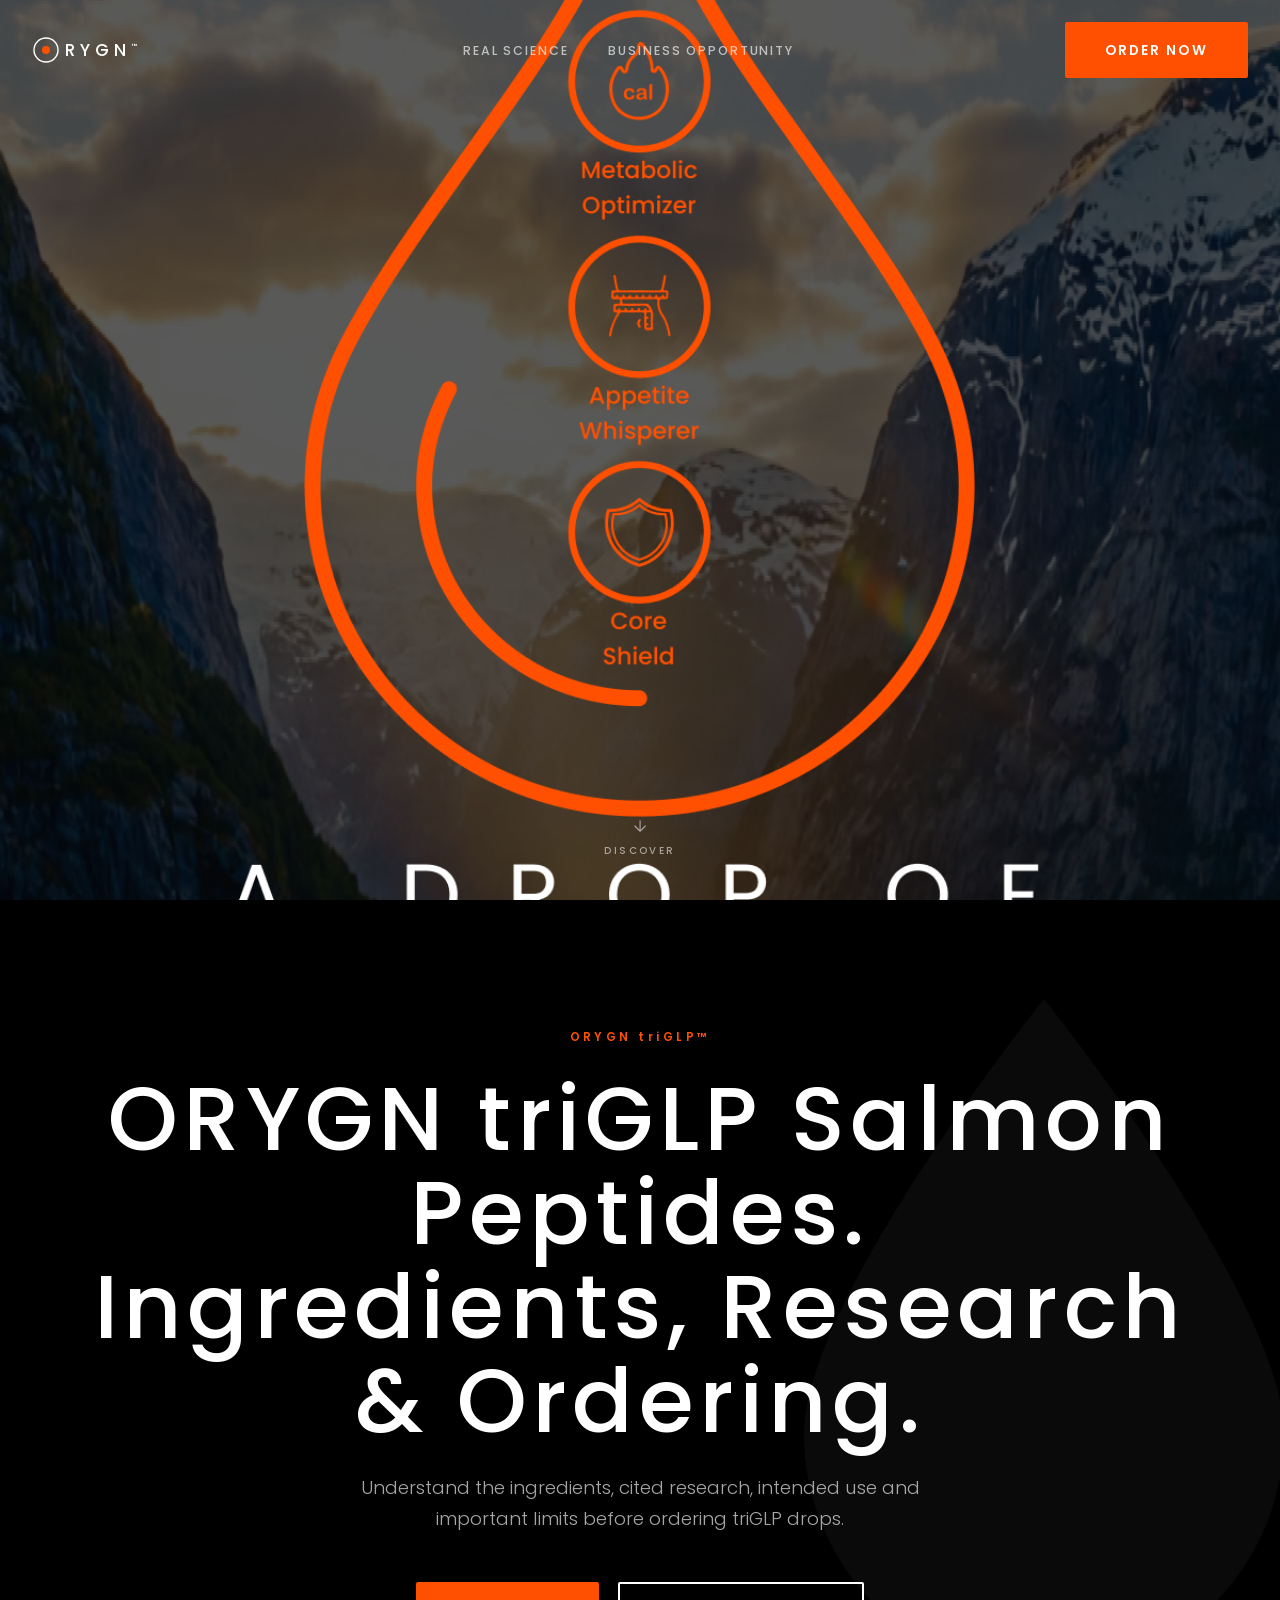
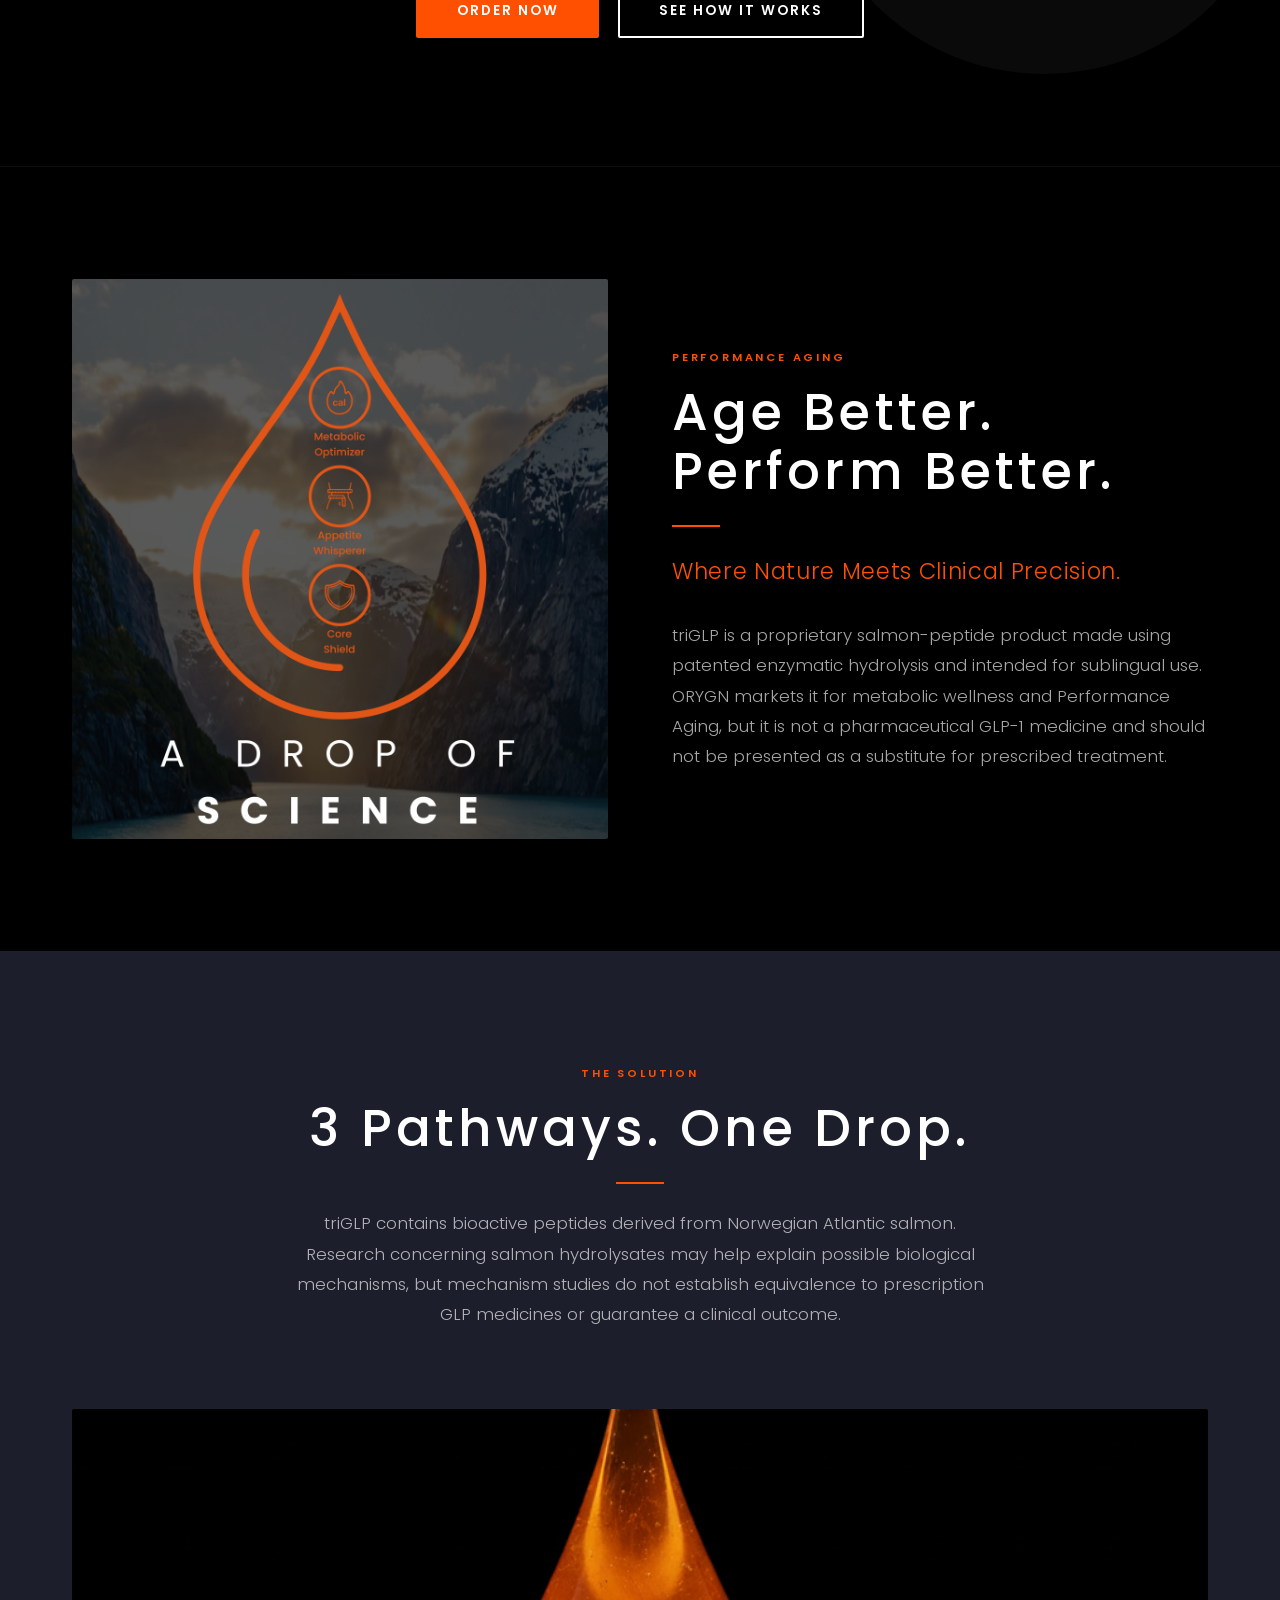
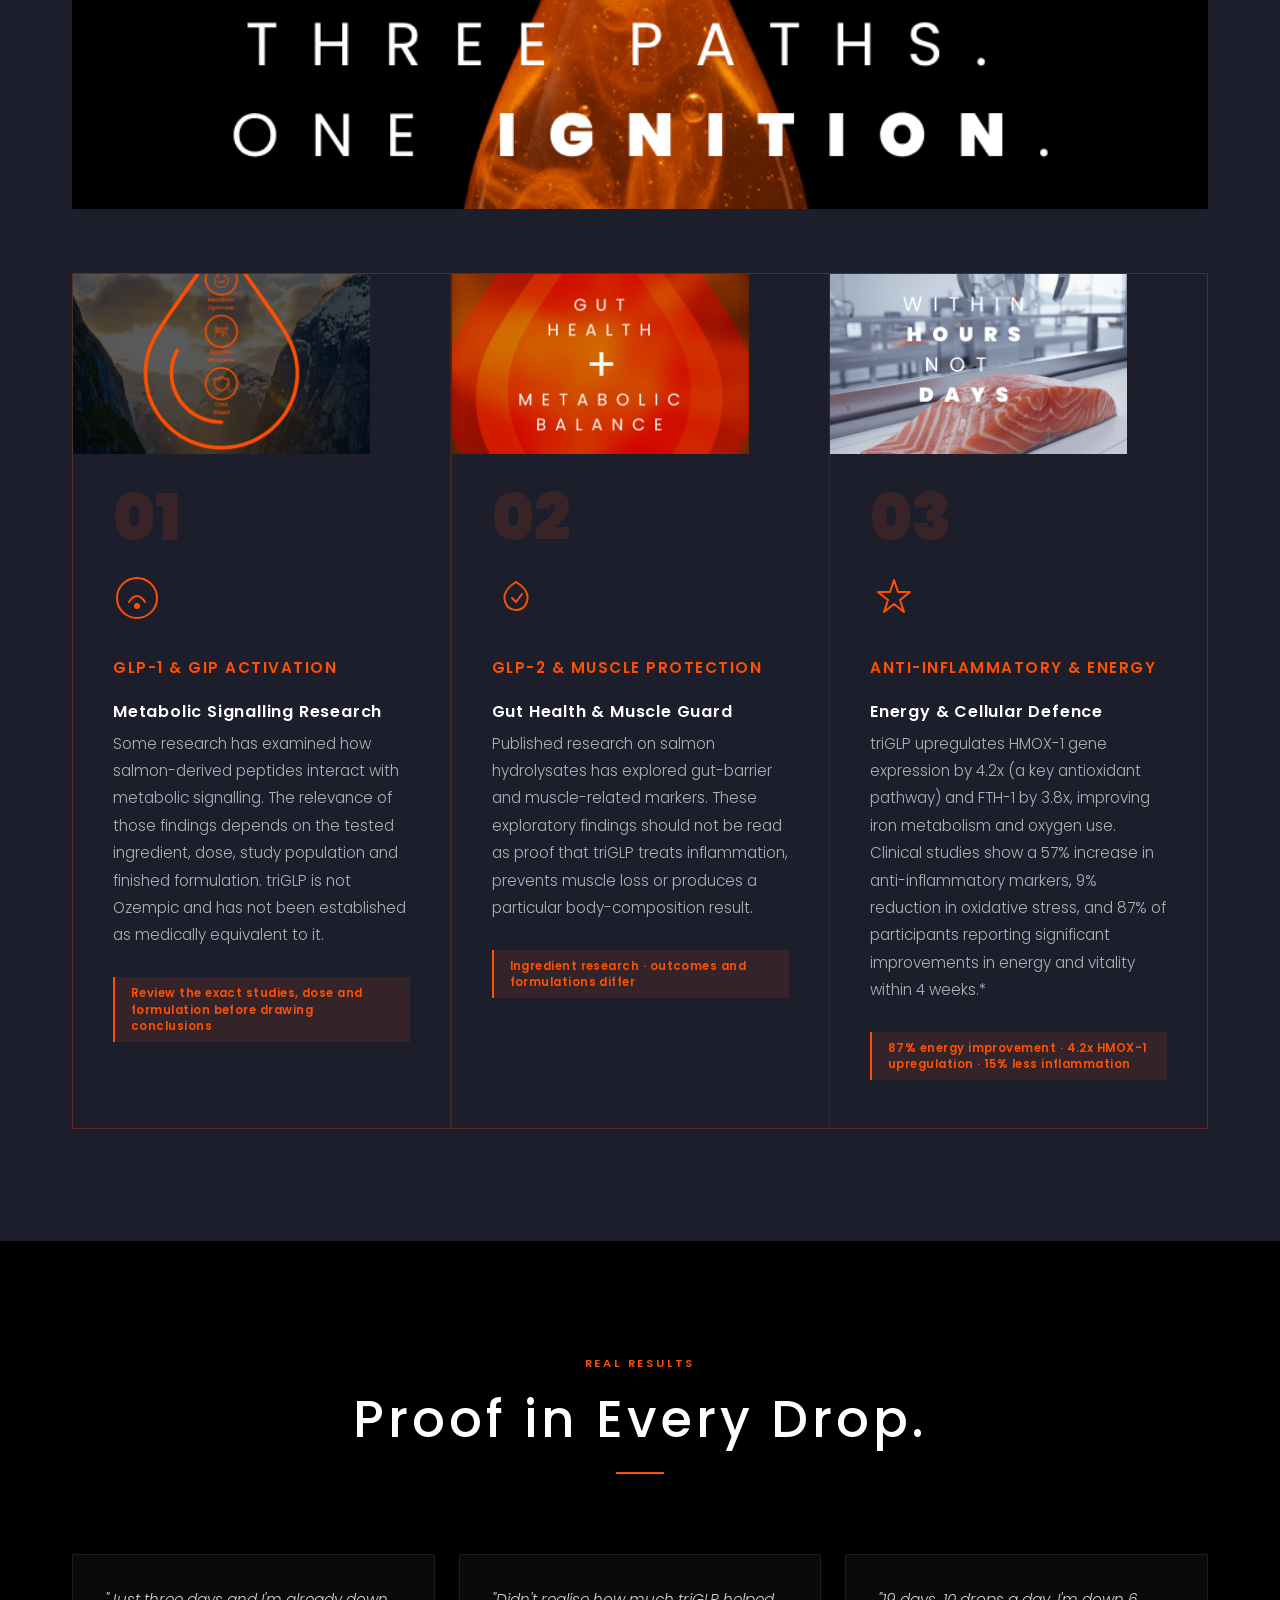
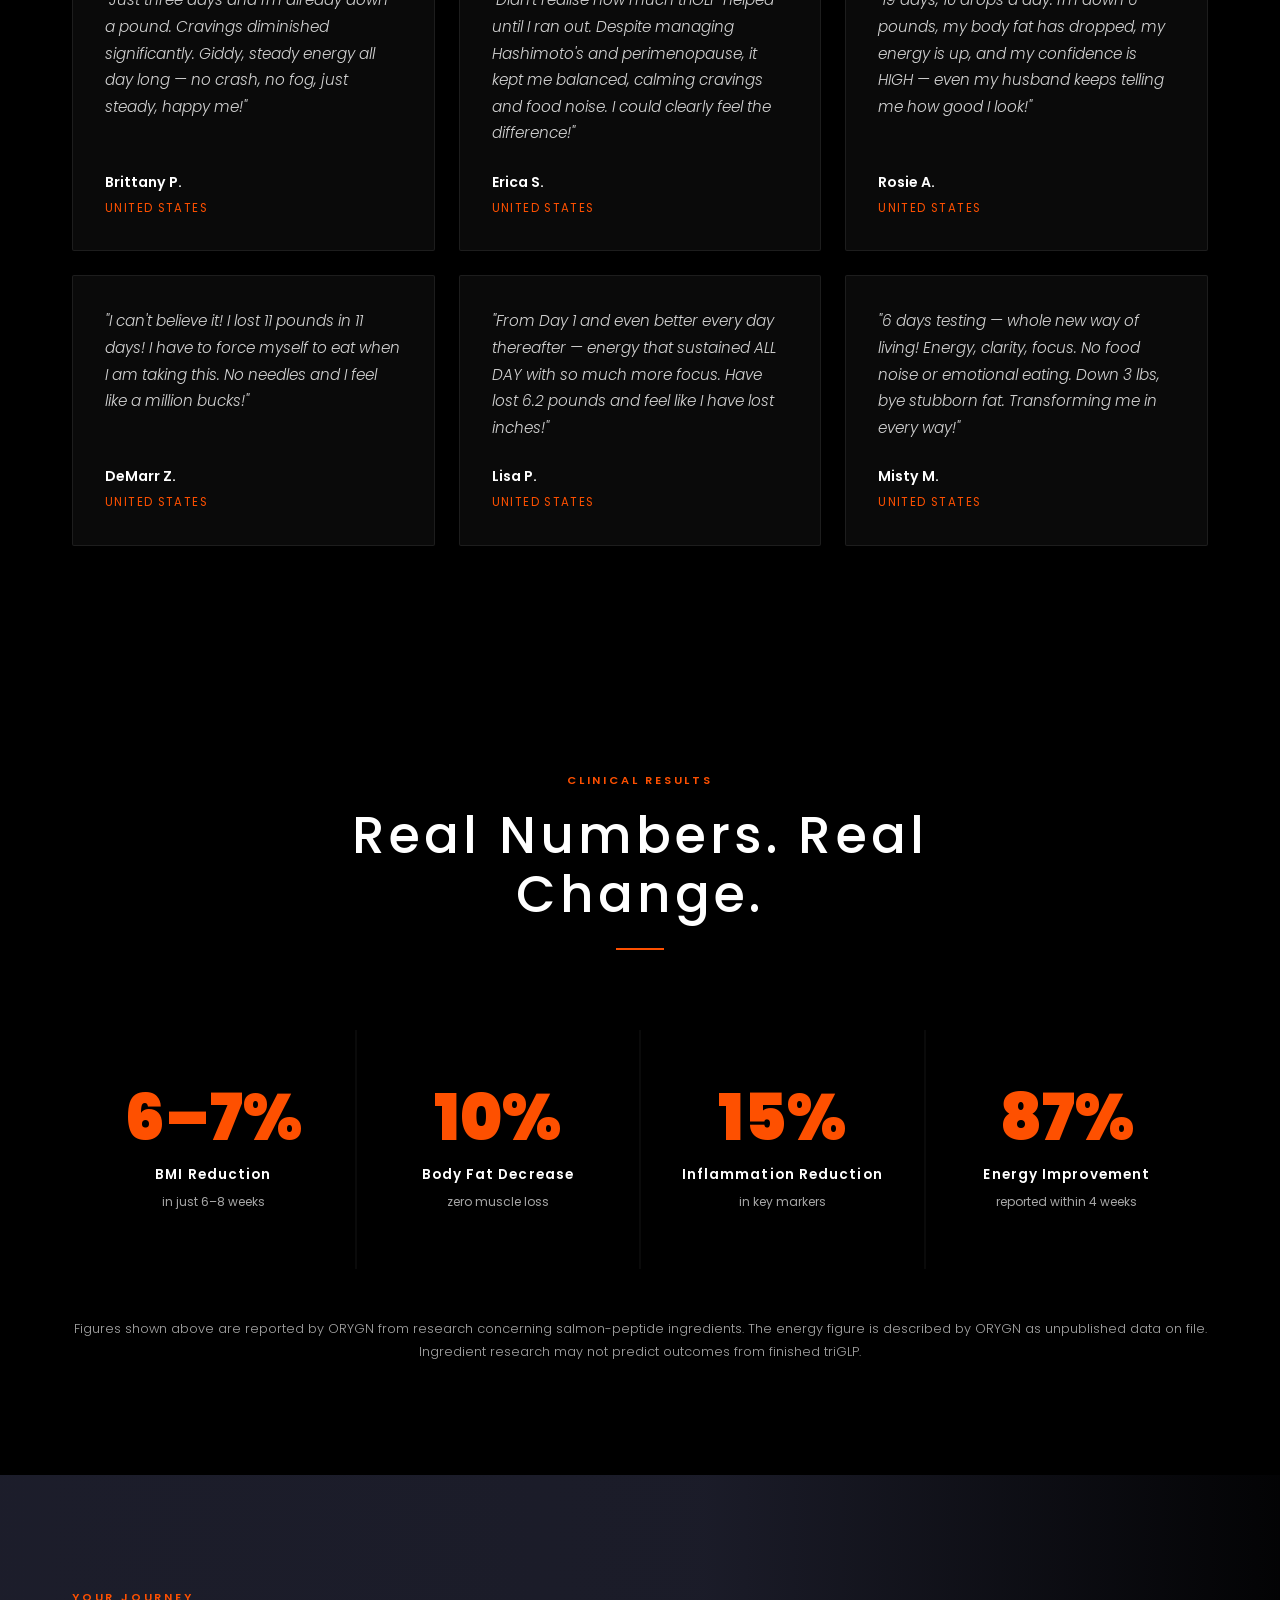
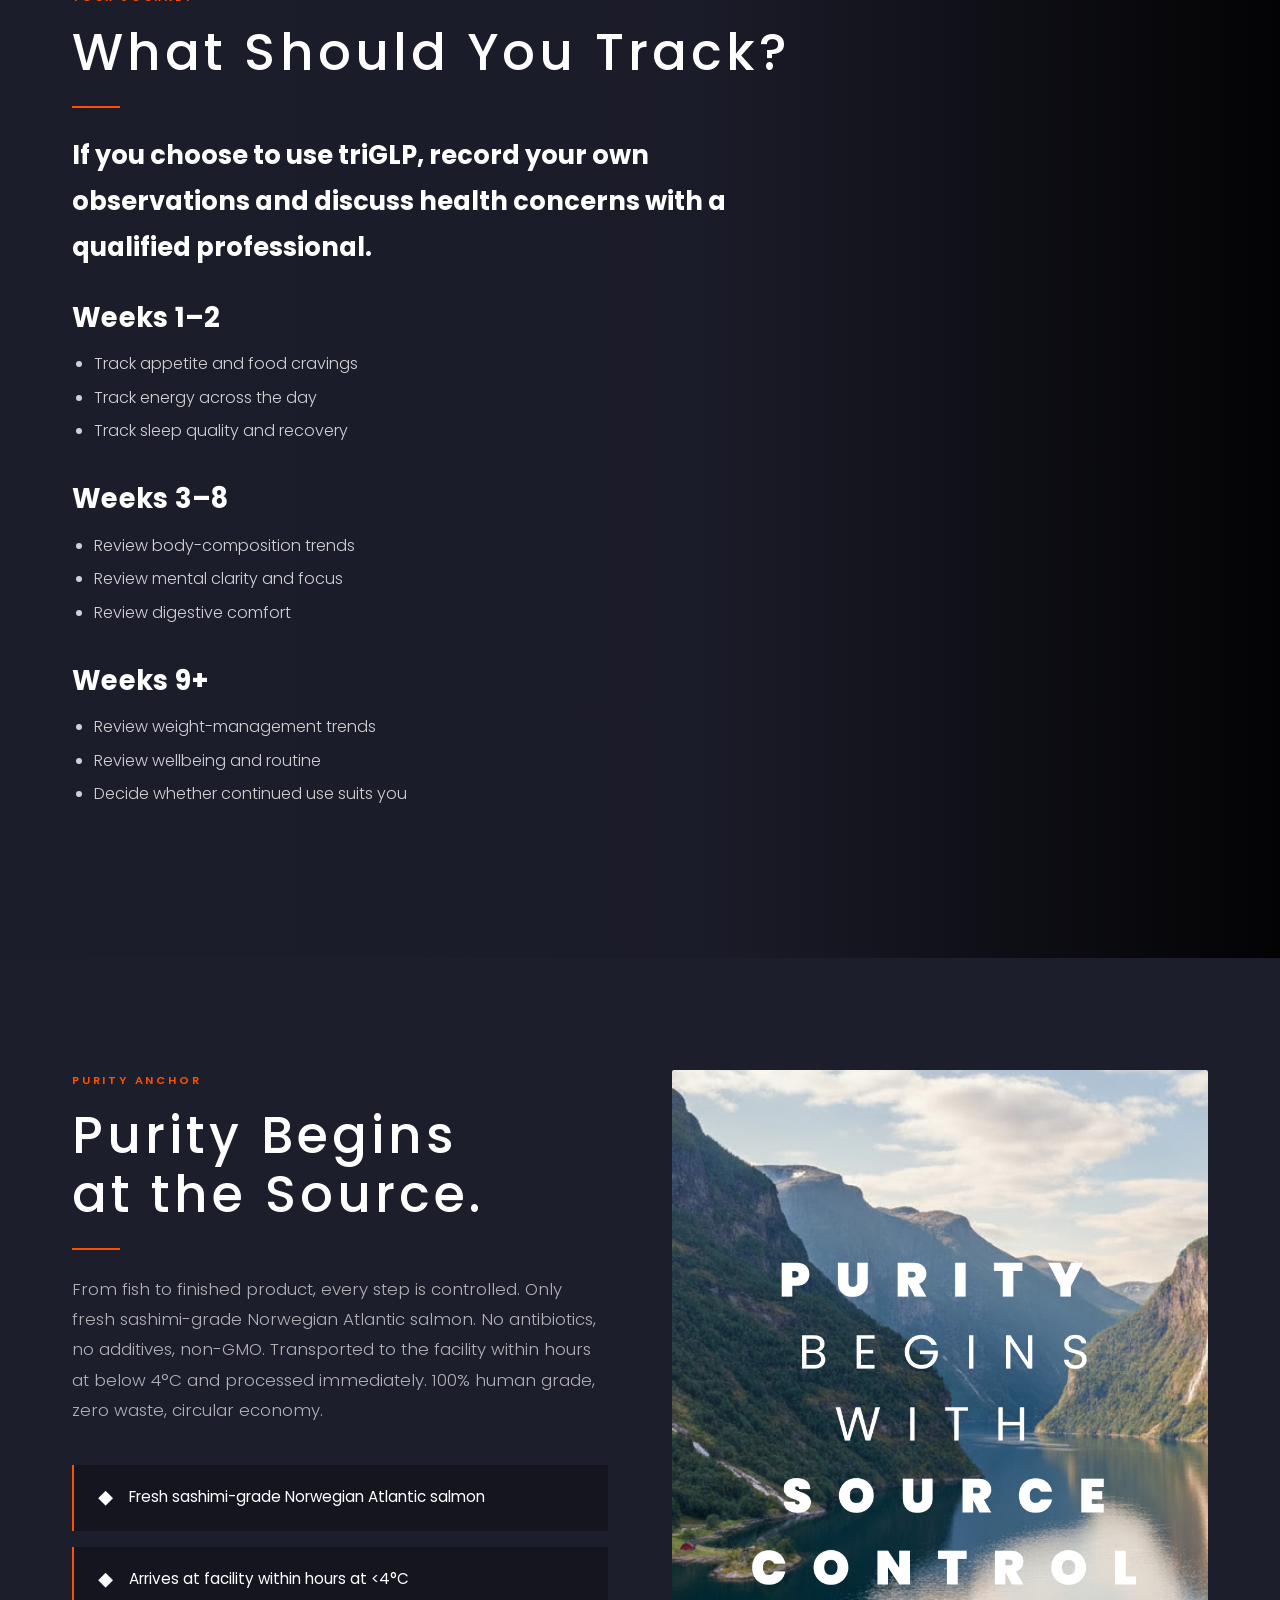
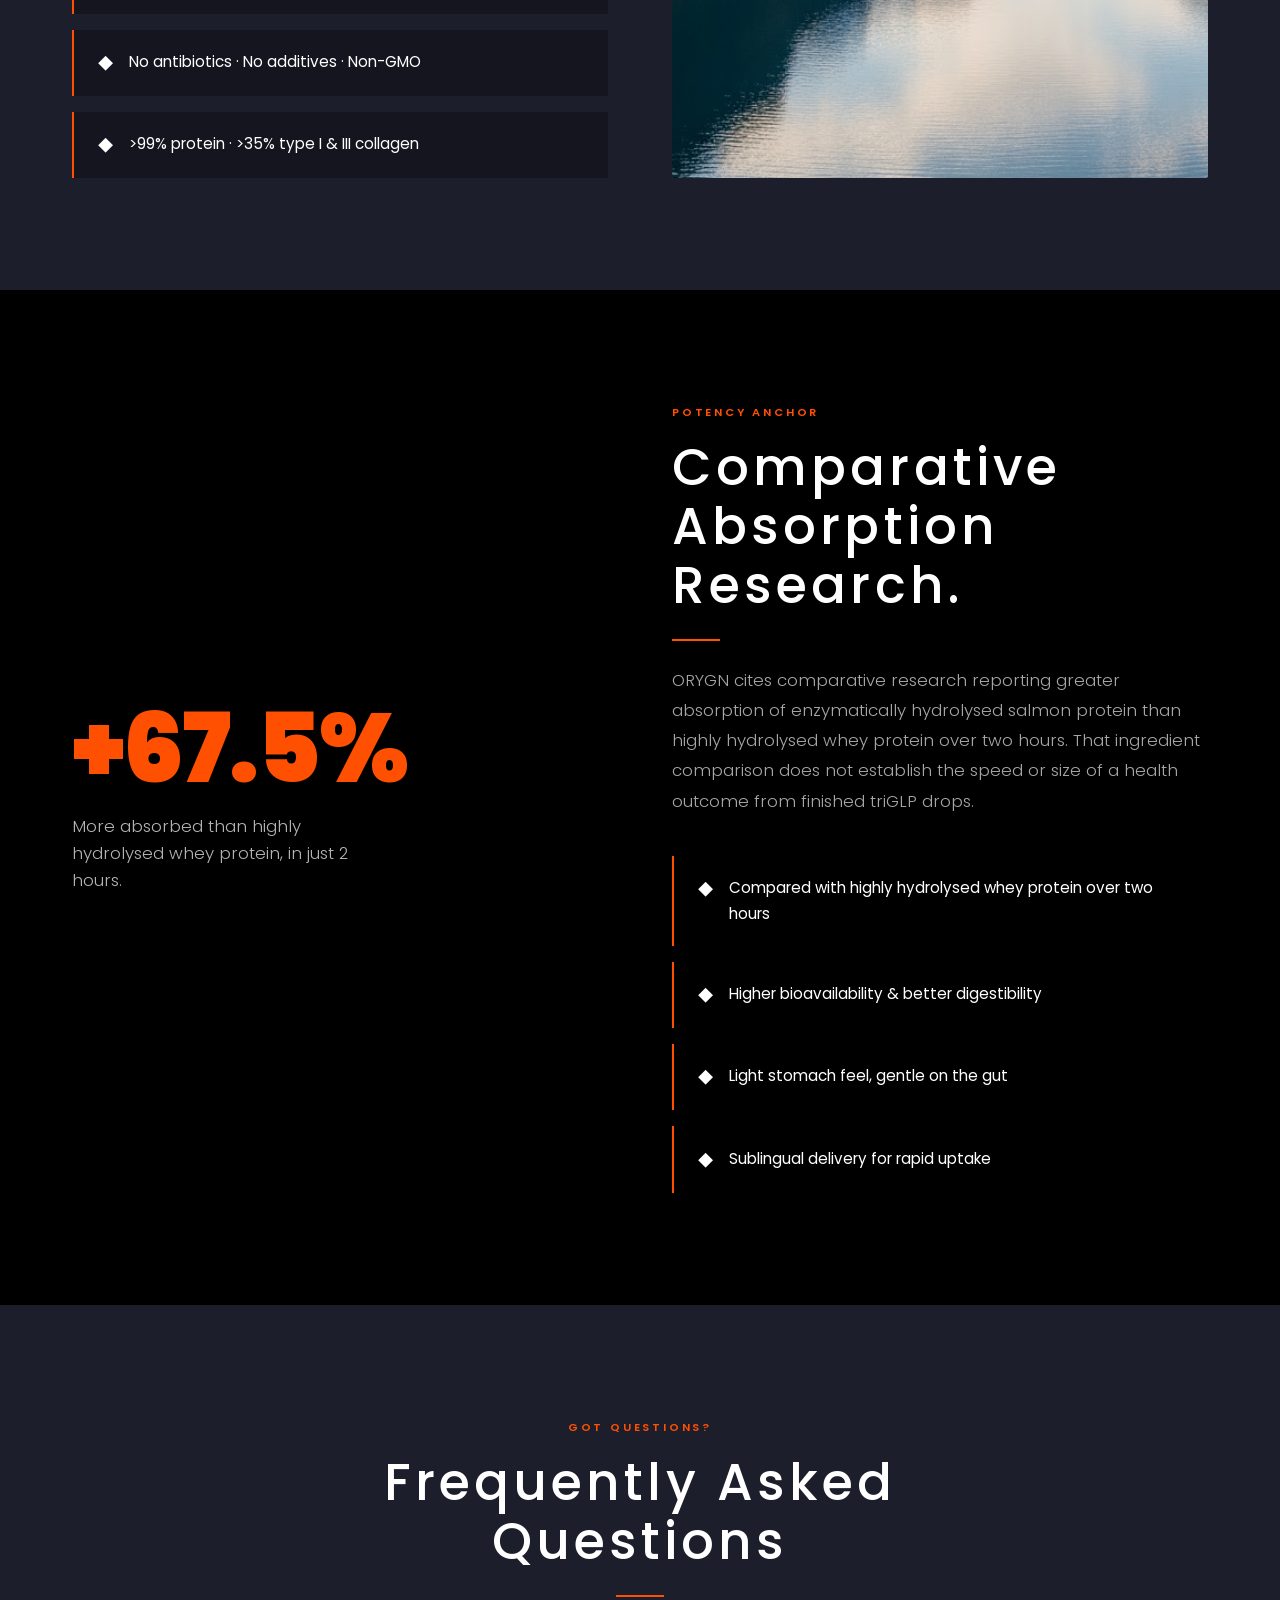
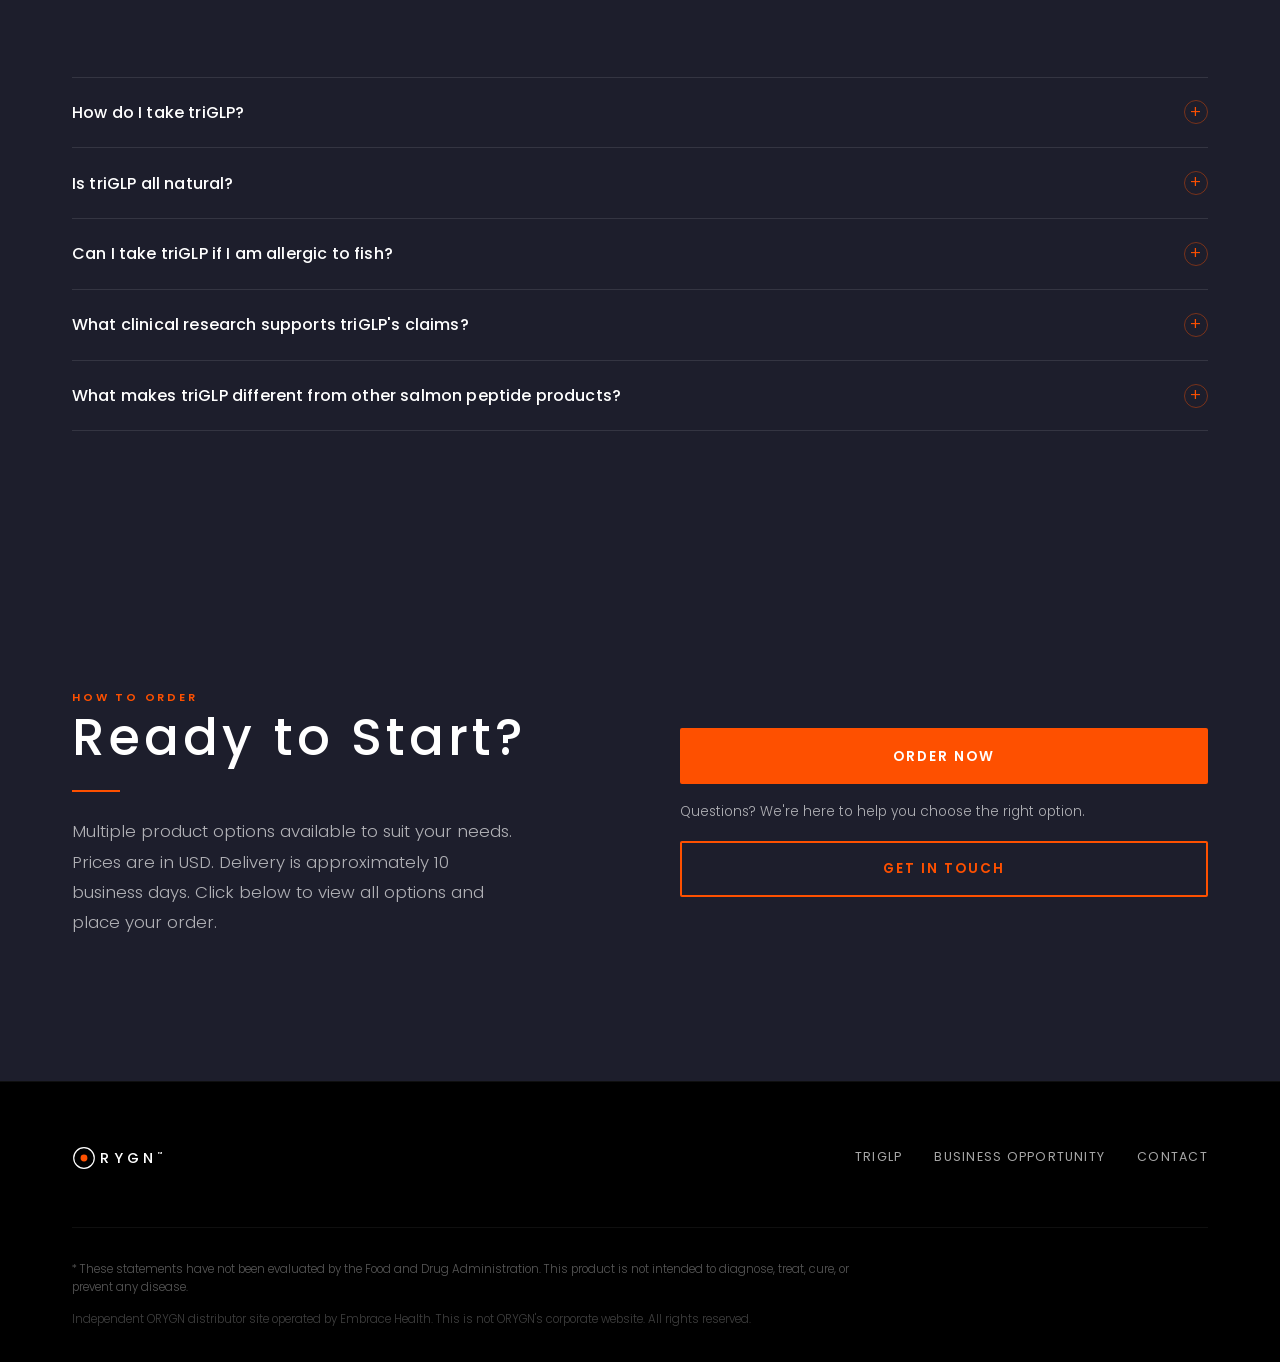
==== commit 905bb1e3: "Correct global positioning and research labels" ====
--- a/index.html
+++ b/index.html
@@ -3,8 +3,8 @@
 <head>
   <meta charset="UTF-8">
   <meta name="viewport" content="width=device-width, initial-scale=1.0">
-  <title>ORYGN triGLP™ NZ | Salmon Peptide Drops &amp; Research Guide</title>
-  <meta name="description" content="Independent New Zealand guide to ORYGN triGLP salmon peptide drops: ingredients, intended use, research context, allergy information and ordering. Not a prescription GLP-1 medicine.">
+  <title>ORYGN triGLP™ | Salmon Peptide Drops, Ingredients &amp; Research</title>
+  <meta name="description" content="Independent guide to ORYGN triGLP salmon peptide drops: ingredients, intended use, research context, allergy information and international ordering. Not a prescription GLP-1 medicine.">
   <meta name="author" content="Embrace Health">
   <meta name="robots" content="index, follow">
   <link rel="canonical" href="https://triglpwellness.com/">
@@ -15,13 +15,13 @@
   <!-- Open Graph / Social Media -->
   <meta property="og:type" content="website">
   <meta property="og:url" content="https://triglpwellness.com/">
-  <meta property="og:title" content="ORYGN triGLP™ NZ | Salmon Peptide Drops &amp; Research Guide">
-  <meta property="og:description" content="An independent New Zealand guide to triGLP ingredients, intended use, research context, safety information and ordering.">
+  <meta property="og:title" content="ORYGN triGLP™ | Salmon Peptide Drops &amp; Research Guide">
+  <meta property="og:description" content="An independent guide to triGLP ingredients, intended use, research context, safety information and international ordering.">
   <meta property="og:image" content="https://triglpwellness.com/images/Purity%20Matters.png">
 
   <!-- Twitter Card -->
   <meta name="twitter:card" content="summary_large_image">
-  <meta name="twitter:title" content="ORYGN triGLP™ NZ | Salmon Peptide Guide">
+  <meta name="twitter:title" content="ORYGN triGLP™ | Salmon Peptide Guide">
   <meta name="twitter:description" content="Review triGLP ingredients, research context and safety information.">
 
   <!-- Structured Data (JSON-LD) -->
@@ -96,7 +96,7 @@
       <div class="hero-eyebrow fade-up" data-i18n="hero_eyebrow">ORYGN triGLP™</div>
       <h1 class="fade-up">
         <span data-i18n="hero_h1a">ORYGN triGLP Salmon Peptides.</span>
-        <span data-i18n="hero_h1b">Independent New Zealand Guide.</span>
+        <span data-i18n="hero_h1b">Ingredients, Research &amp; Ordering.</span>
       </h1>
       <p class="hero-sub fade-up" data-i18n="hero_sub">
         Understand the ingredients, cited research, intended use and important limits before ordering triGLP drops.
@@ -274,7 +274,7 @@
       </div>
 
       <p class="text-muted text-center fade-up" style="font-size:0.8rem; margin-top:1.5rem;" data-i18n="res_disclaimer">
-        Based on published clinical studies of the triGLP compound. *Unpublished study. Data on file.
+        Figures shown above are reported by ORYGN from research concerning salmon-peptide ingredients. The energy figure is described by ORYGN as unpublished data on file. Ingredient research may not predict outcomes from finished triGLP.
       </p>
     </div>
   </section>
@@ -364,13 +364,13 @@
         </div>
         <div class="fade-up">
           <p class="section-label" data-i18n="pot_label">Potency Anchor</p>
-          <h2><span data-i18n="pot_h2a">+67.5% More Absorbed.</span><br><span data-i18n="pot_h2b">Faster Than Whey.</span></h2>
+          <h2><span data-i18n="pot_h2a">Comparative Absorption</span><br><span data-i18n="pot_h2b">Research.</span></h2>
           <div class="orange-line"></div>
           <p data-i18n="pot_body">ORYGN cites comparative research reporting greater absorption of enzymatically hydrolysed salmon protein than highly hydrolysed whey protein over two hours. That ingredient comparison does not establish the speed or size of a health outcome from finished triGLP drops.</p>
           <ul class="purity-points" aria-label="Potency points">
             <li class="purity-point fade-up">
               <span class="purity-point-icon" aria-hidden="true">◆</span>
-              <span data-i18n="pot_p1">+67.5% more absorption than whey protein hydrolysate</span>
+              <span data-i18n="pot_p1">Compared with highly hydrolysed whey protein over two hours</span>
             </li>
             <li class="purity-point fade-up">
               <span class="purity-point-icon" aria-hidden="true">◆</span>
@@ -474,7 +474,7 @@
         <p class="footer-disclaimer" data-i18n="footer_disclaimer">
           * These statements have not been evaluated by the Food and Drug Administration. This product is not intended to diagnose, treat, cure, or prevent any disease.
         </p>
-        <p class="footer-rights" data-i18n="footer_rights">Independent ORYGN distributor: Embrace Health, New Zealand. This is not ORYGN's corporate website. All rights reserved.</p>
+        <p class="footer-rights" data-i18n="footer_rights">Independent ORYGN distributor site operated by Embrace Health. This is not ORYGN's corporate website. All rights reserved.</p>
       </div>
     </div>
   </footer>
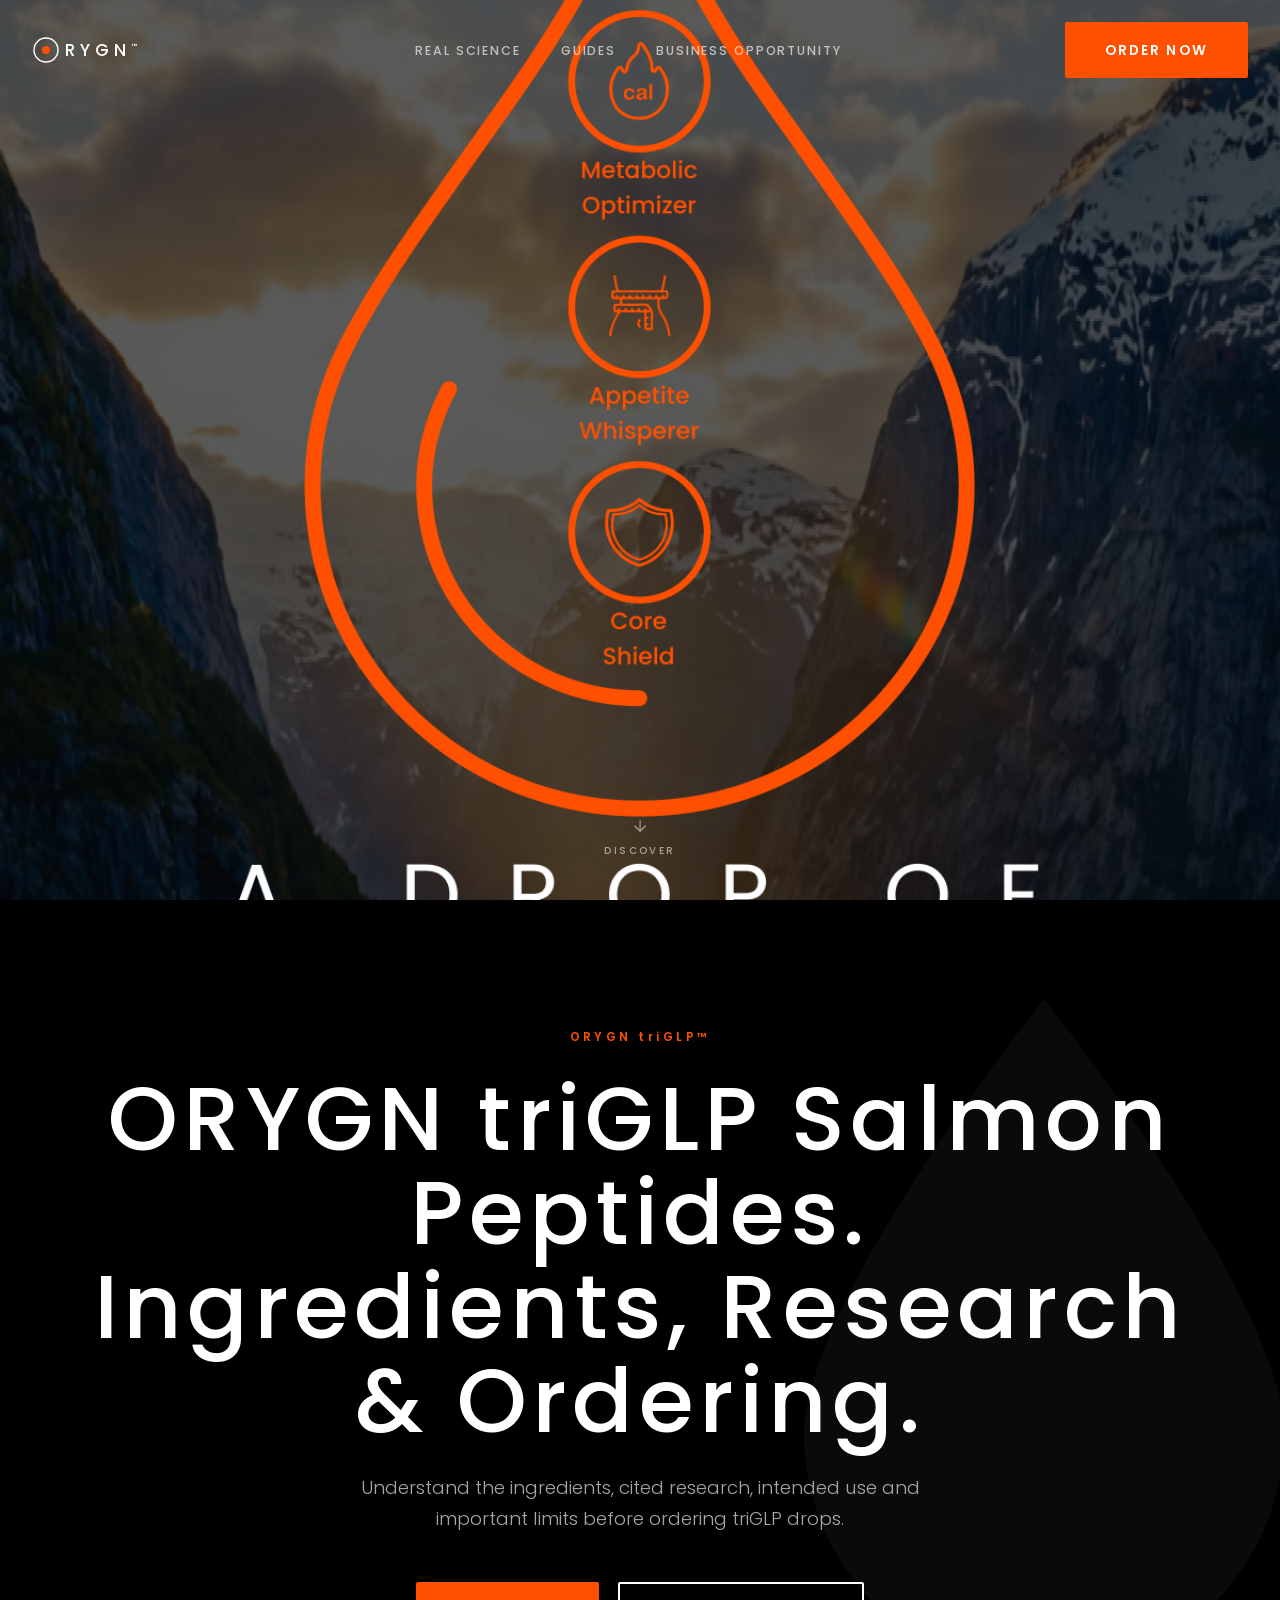
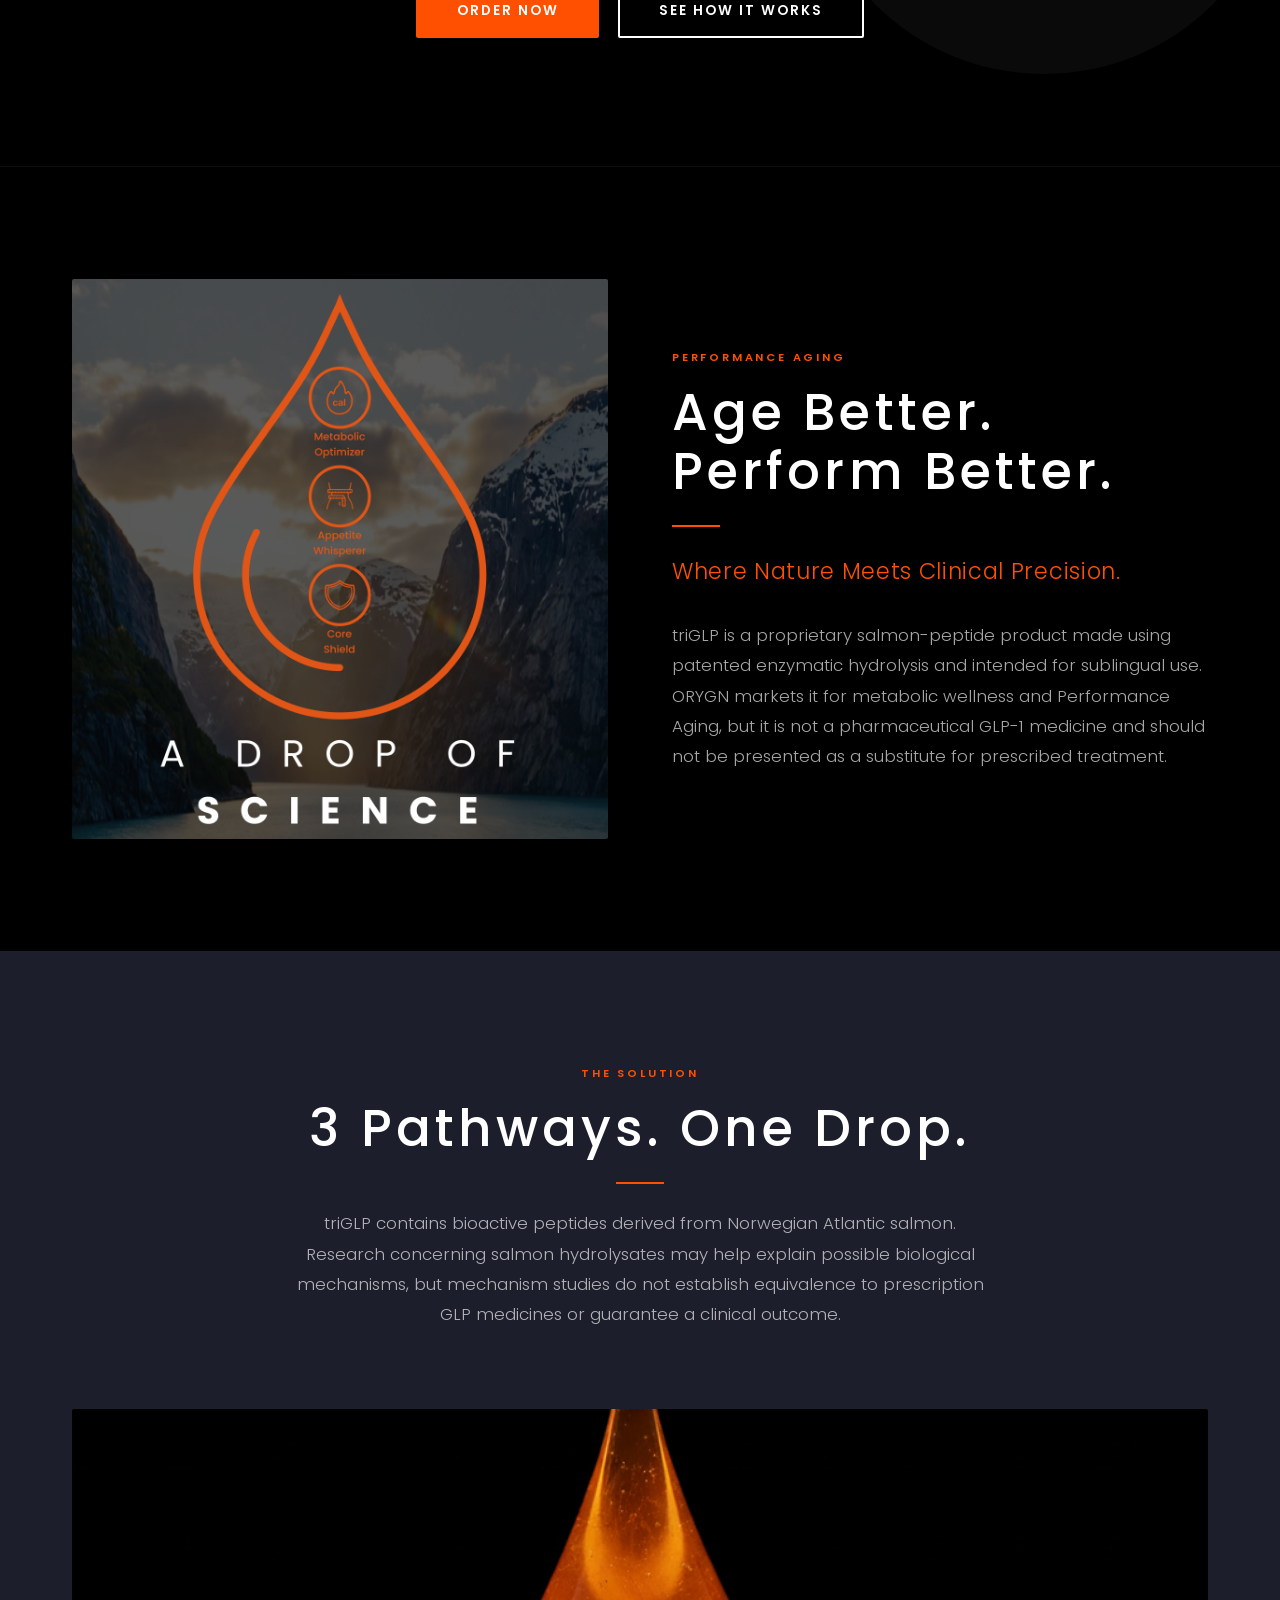
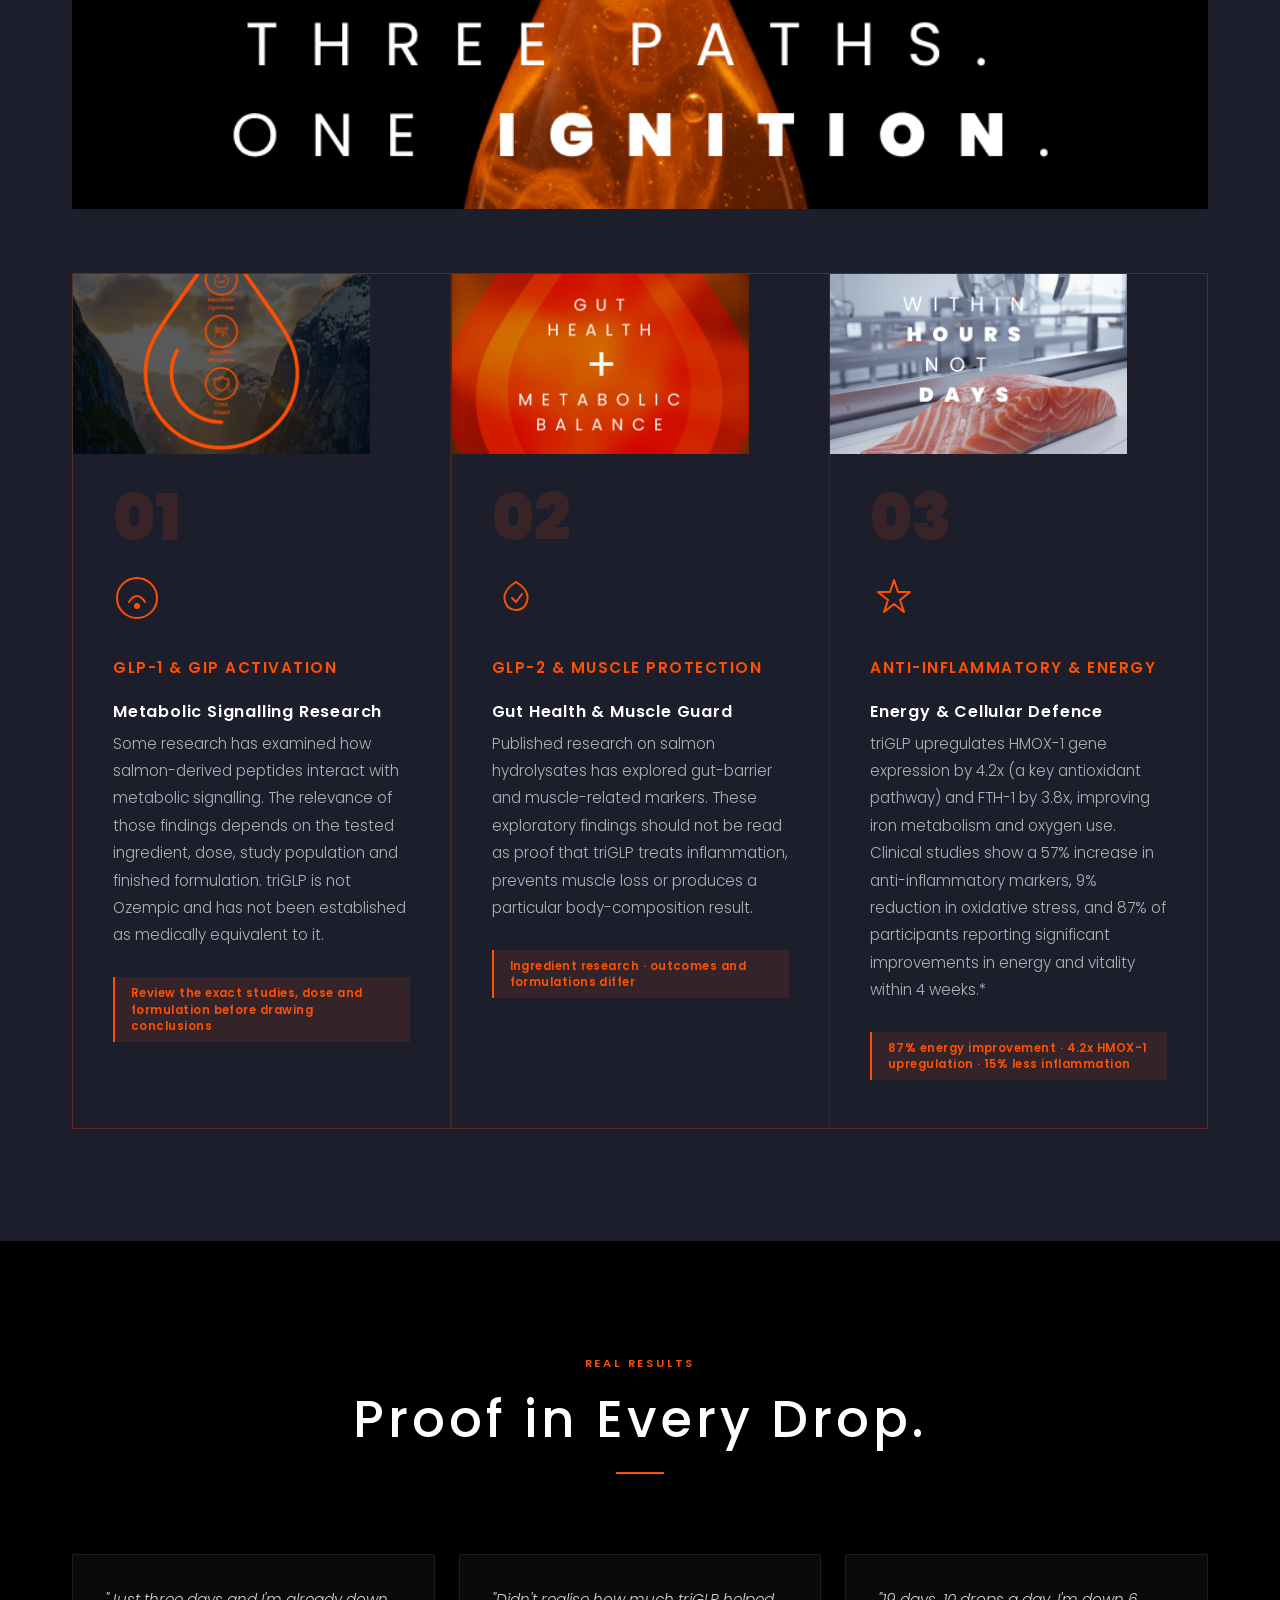
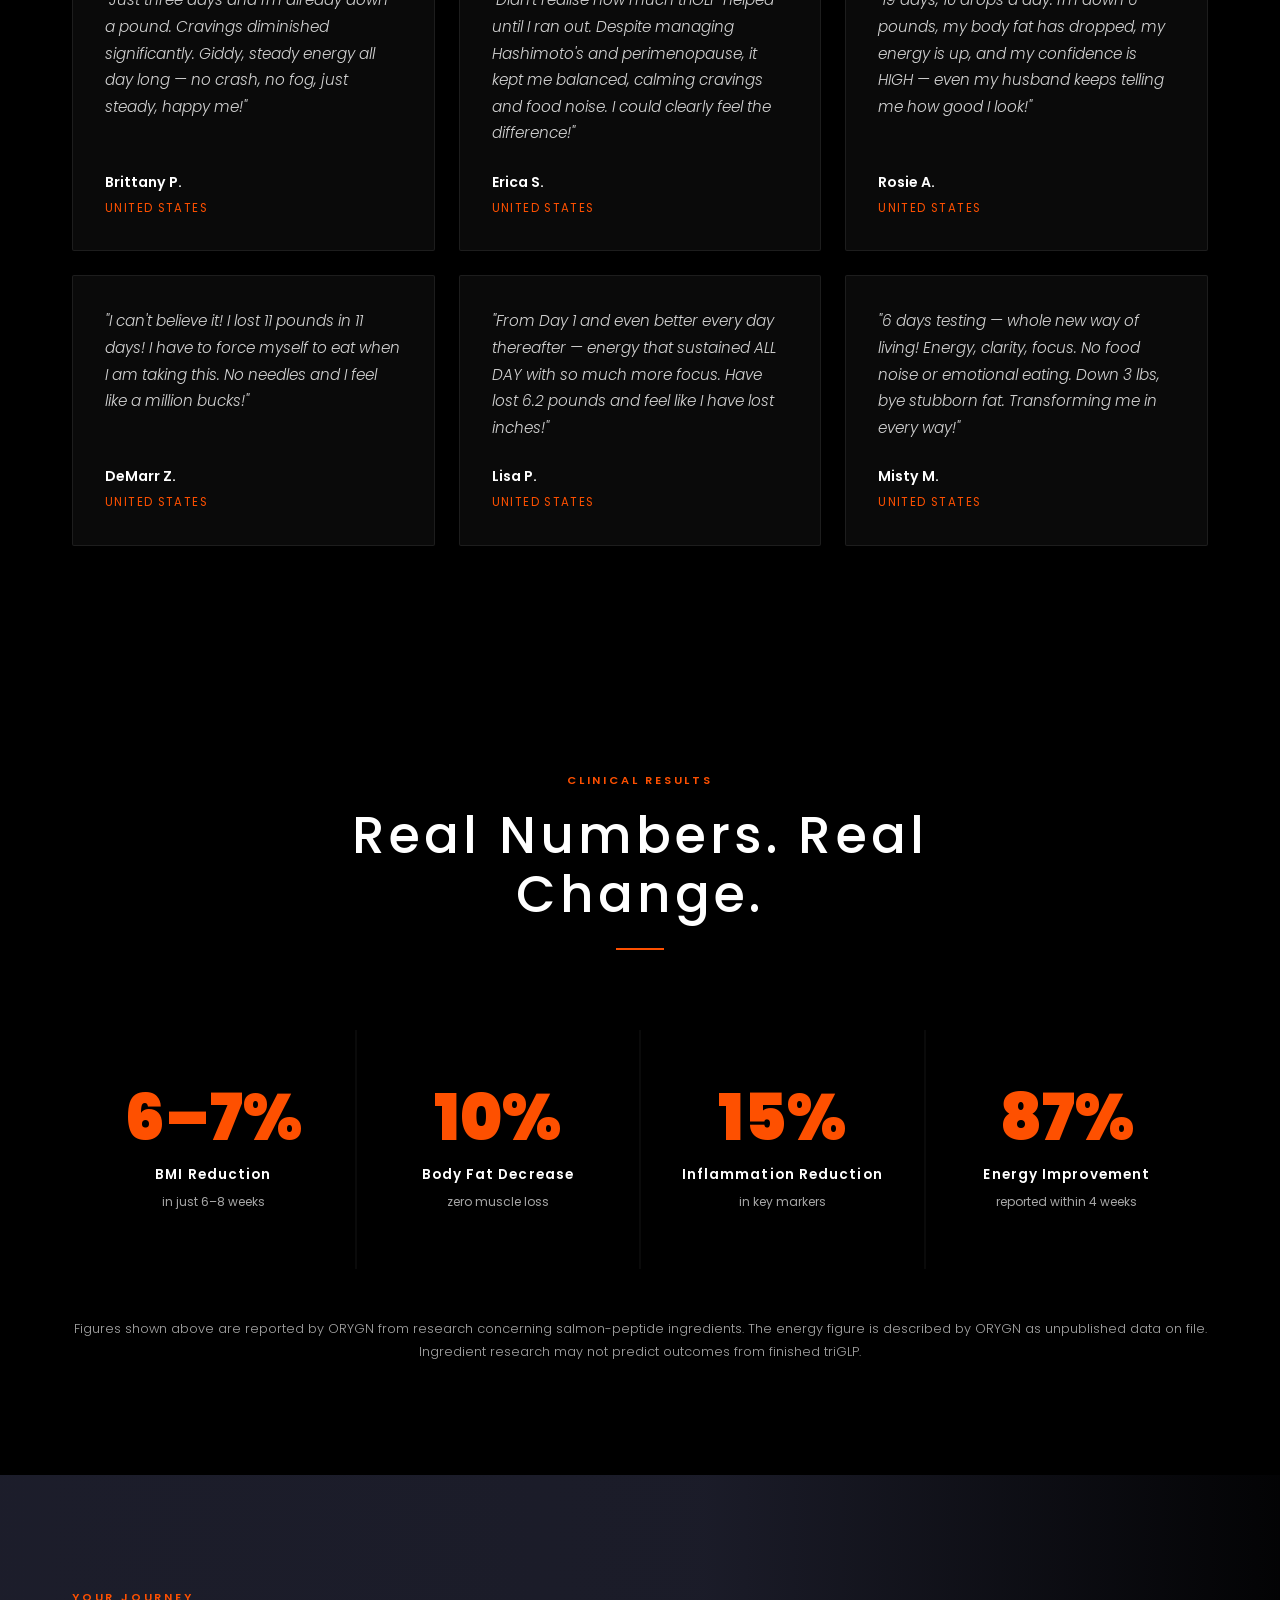
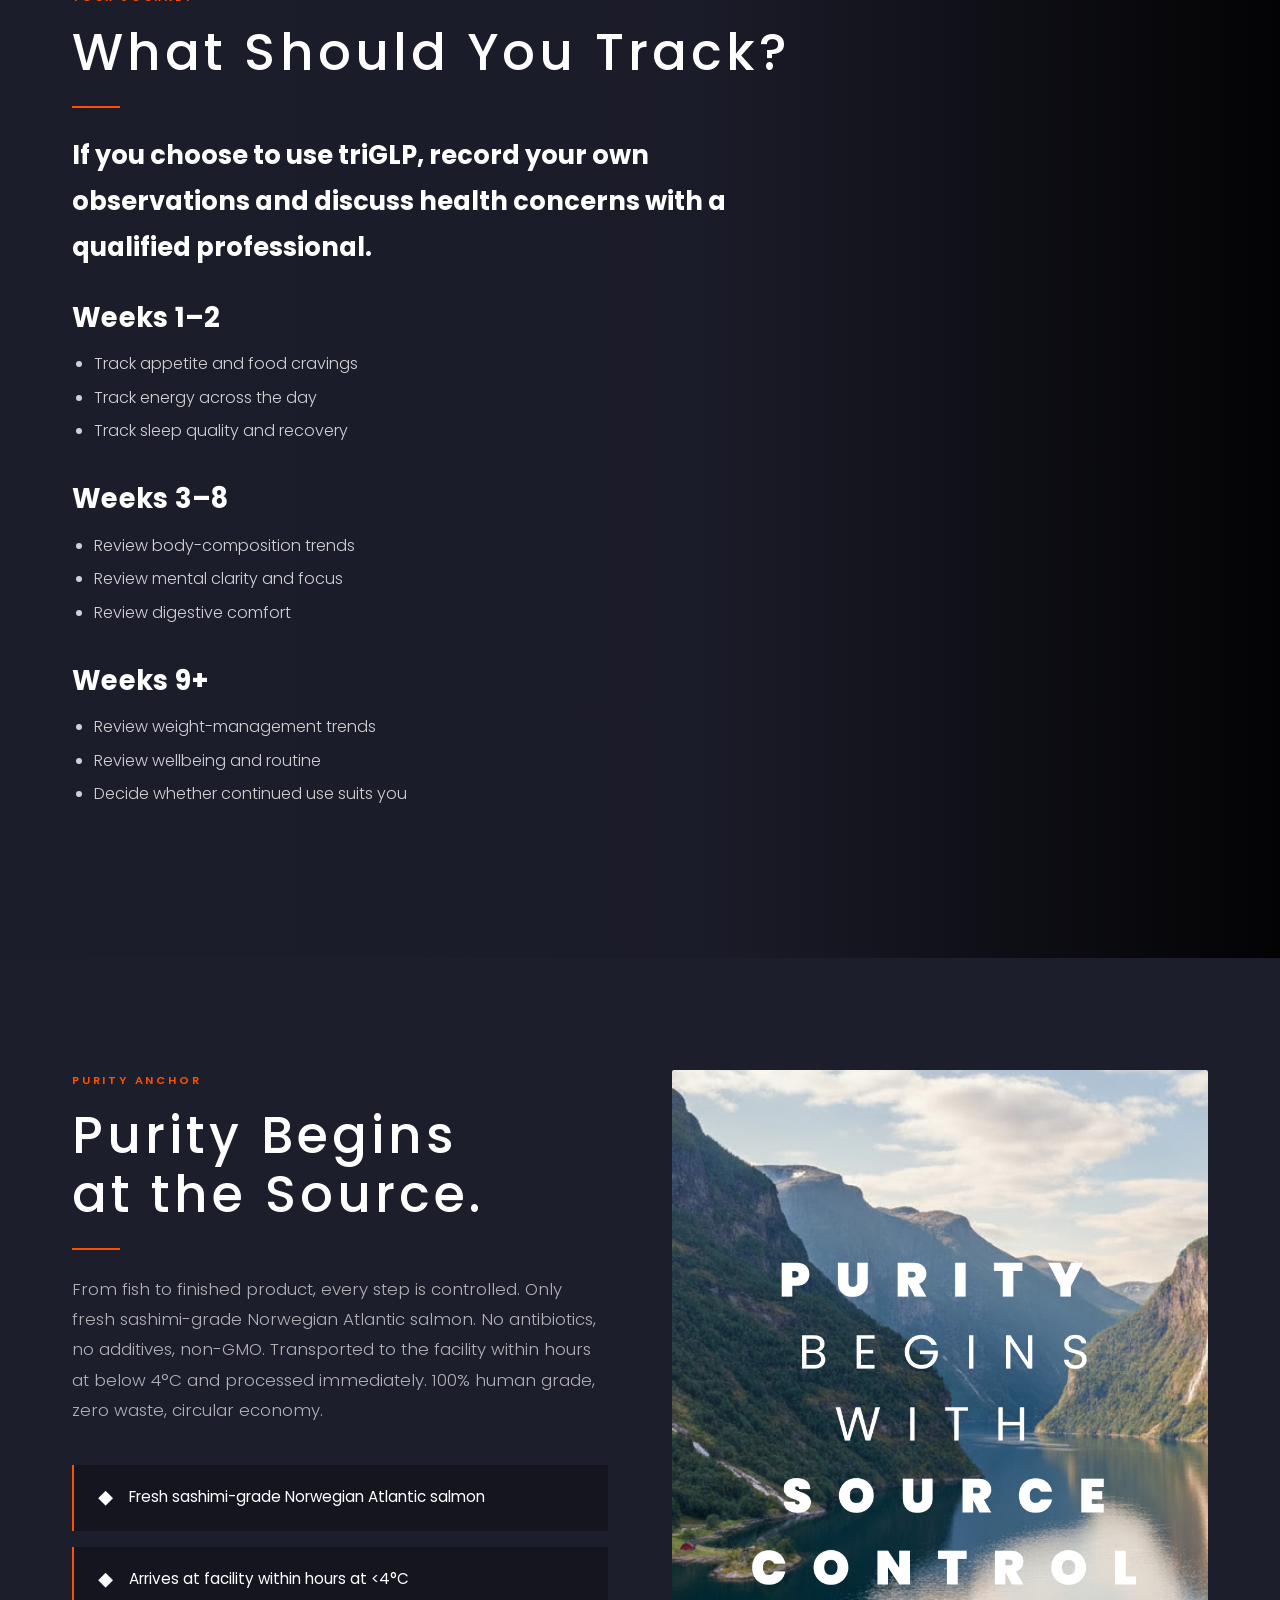
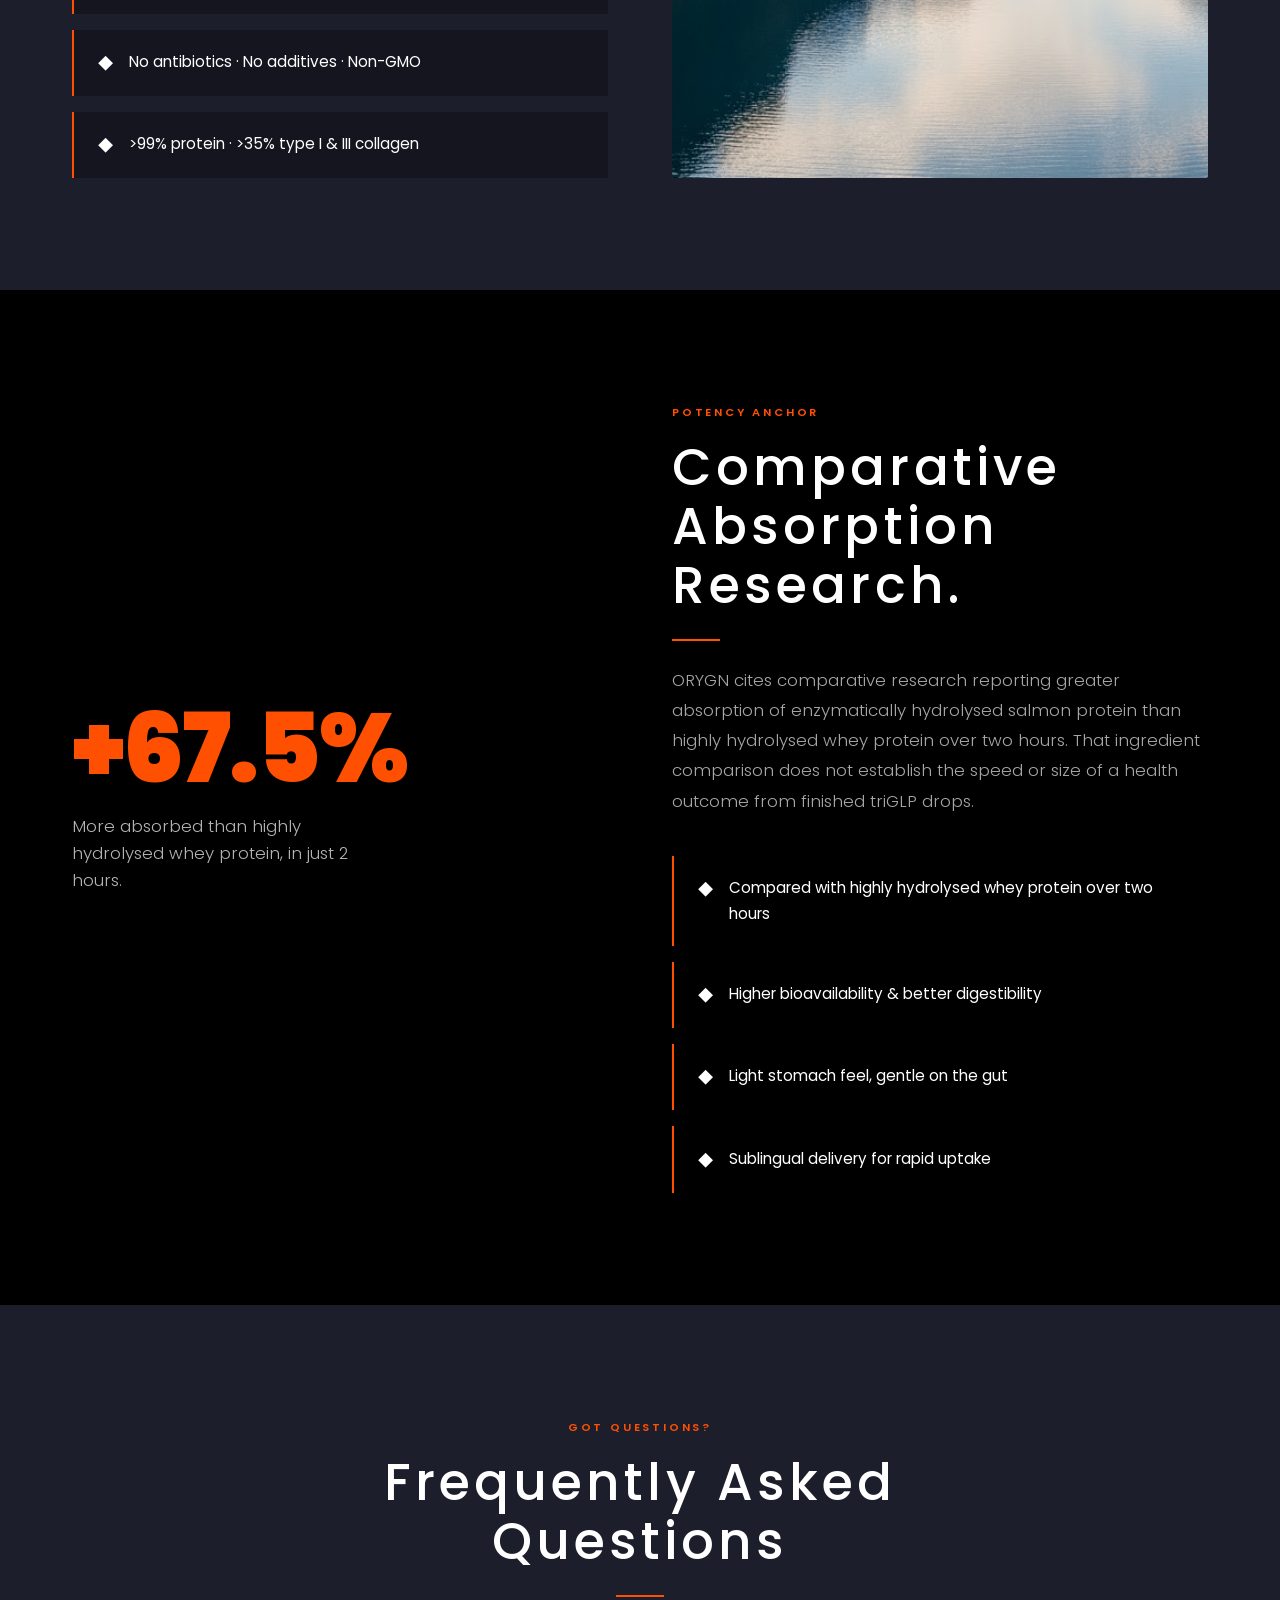
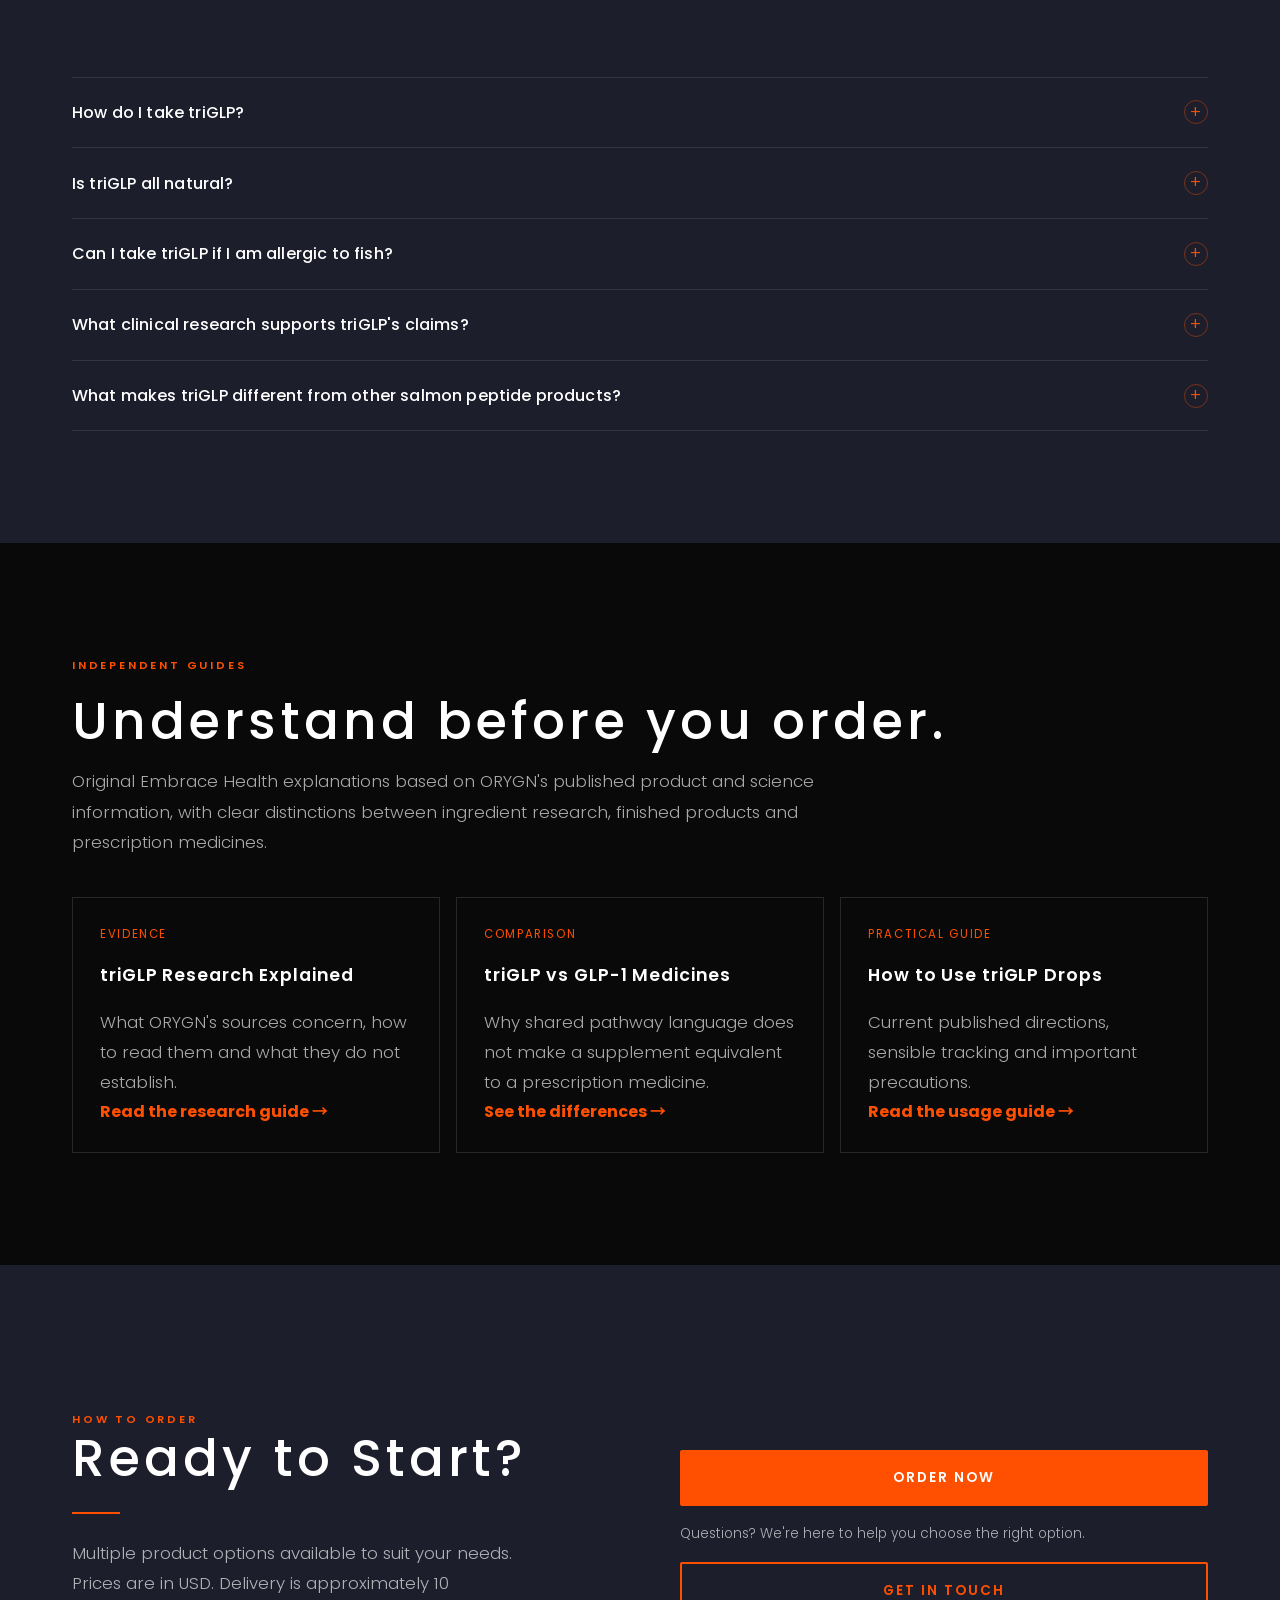
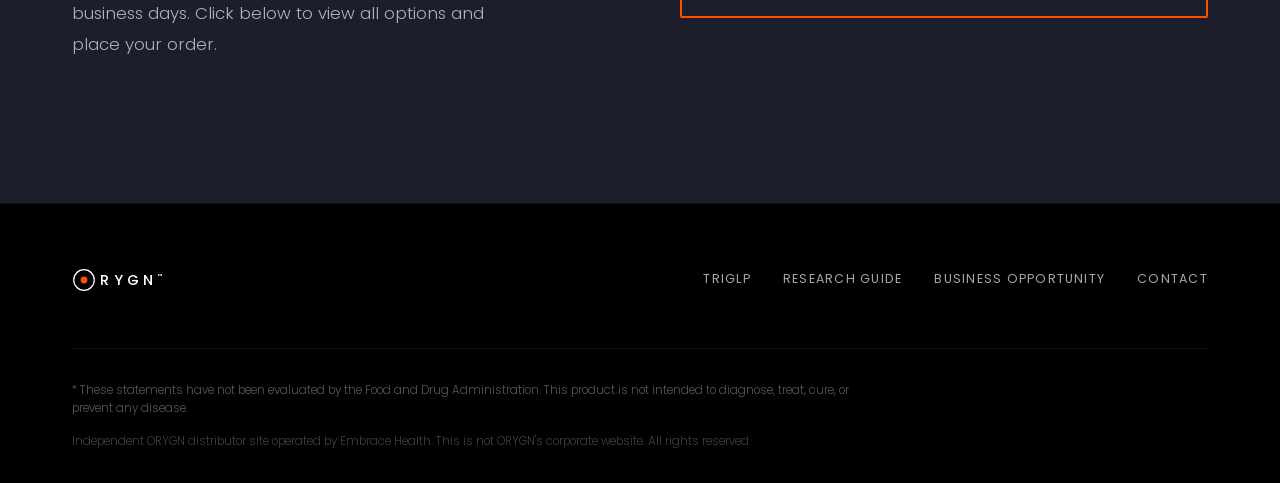
==== commit 8a2f2b37: "Add original triGLP evidence guides" ====
--- a/index.html
+++ b/index.html
@@ -41,6 +41,7 @@
   </script>
 
   <link rel="stylesheet" href="css/styles.css">
+  <link rel="stylesheet" href="css/guides.css">
 </head>
 <body>
 
@@ -56,6 +57,7 @@
 
     <div class="nav-links" role="list">
       <a href="#science" data-i18n="nav_science" role="listitem">Results</a>
+      <a href="#guides" role="listitem">Guides</a>
       <a href="opportunity.html" data-i18n="nav_opportunity" role="listitem">Business Opportunity</a>
     </div>
 
@@ -433,6 +435,19 @@
     </div>
   </section>
 
+  <section class="section resource-section" id="guides" aria-label="Independent triGLP guides">
+    <div class="container">
+      <p class="section-label">Independent Guides</p>
+      <h2>Understand before you order.</h2>
+      <p class="text-muted" style="max-width:760px; margin-top:1rem;">Original Embrace Health explanations based on ORYGN's published product and science information, with clear distinctions between ingredient research, finished products and prescription medicines.</p>
+      <div class="resource-grid">
+        <a class="resource-card" href="research-guide.html"><span>Evidence</span><h3>triGLP Research Explained</h3><p>What ORYGN's sources concern, how to read them and what they do not establish.</p><strong>Read the research guide →</strong></a>
+        <a class="resource-card" href="triglp-vs-glp1.html"><span>Comparison</span><h3>triGLP vs GLP-1 Medicines</h3><p>Why shared pathway language does not make a supplement equivalent to a prescription medicine.</p><strong>See the differences →</strong></a>
+        <a class="resource-card" href="how-to-use-triglp.html"><span>Practical Guide</span><h3>How to Use triGLP Drops</h3><p>Current published directions, sensible tracking and important precautions.</p><strong>Read the usage guide →</strong></a>
+      </div>
+    </div>
+  </section>
+
   <!-- ── Order ── -->
   <section class="section section-order" id="order" aria-label="How to Order">
     <div class="container">
@@ -466,6 +481,7 @@
         </a>
         <nav class="footer-links" aria-label="Footer navigation">
           <a href="index.html" data-i18n="footer_product">triGLP</a>
+          <a href="research-guide.html">Research Guide</a>
           <a href="opportunity.html" data-i18n="footer_opp">Business Opportunity</a>
           <a href="mailto:renee@embracehealth.co.nz" data-i18n="footer_contact">Contact</a>
         </nav>
--- a/css/guides.css
+++ b/css/guides.css
@@ -0,0 +1,42 @@
+.guide-page { background: #050505; color: var(--white); }
+.guide-page .nav-logo img, .guide-page .footer-logo img { display: block; width: 190px; max-width: 100%; height: auto; filter: brightness(0) invert(1); }
+.guide-hero { padding: 10rem 0 5rem; background: radial-gradient(circle at 80% 20%, rgba(254,80,0,.16), transparent 32%), #050505; }
+.guide-hero .container, .guide-main .container { max-width: 980px; }
+.guide-kicker { color: var(--orange); font-size: .78rem; font-weight: 600; letter-spacing: .18em; text-transform: uppercase; margin-bottom: 1rem; }
+.guide-hero h1 { max-width: 900px; font-size: clamp(2.5rem, 6vw, 5rem); line-height: 1.02; }
+.guide-lead { max-width: 780px; margin-top: 1.5rem; color: rgba(255,255,255,.76); font-size: clamp(1.05rem, 2vw, 1.25rem); line-height: 1.75; }
+.guide-updated { margin-top: 1.25rem; color: rgba(255,255,255,.48); font-size: .82rem; }
+.guide-main { padding-bottom: 7rem; }
+.guide-section { padding: 4rem 0; border-top: 1px solid rgba(255,255,255,.1); }
+.guide-section h2 { margin-bottom: 1.3rem; font-size: clamp(1.8rem, 4vw, 3rem); }
+.guide-section h3 { margin: 1.8rem 0 .7rem; font-size: 1.25rem; }
+.guide-section p, .guide-section li { color: rgba(255,255,255,.76); line-height: 1.8; }
+.guide-section ul, .guide-section ol { margin: 1.2rem 0 0 1.3rem; }
+.guide-note { margin: 1.7rem 0; padding: 1.35rem 1.5rem; border-left: 3px solid var(--orange); background: rgba(254,80,0,.08); }
+.guide-note strong { color: var(--white); }
+.guide-grid { display: grid; grid-template-columns: repeat(3, 1fr); gap: 1rem; margin-top: 2rem; }
+.guide-card { border: 1px solid rgba(255,255,255,.12); padding: 1.5rem; background: rgba(255,255,255,.025); }
+.guide-card h3 { margin-top: 0; }
+.guide-card a, .guide-section a { color: var(--orange); text-underline-offset: 3px; }
+.guide-table-wrap { overflow-x: auto; margin-top: 1.8rem; }
+.guide-table { width: 100%; border-collapse: collapse; min-width: 680px; }
+.guide-table th, .guide-table td { text-align: left; vertical-align: top; padding: 1rem; border-bottom: 1px solid rgba(255,255,255,.12); line-height: 1.6; }
+.guide-table th { color: var(--orange); font-size: .78rem; letter-spacing: .08em; text-transform: uppercase; }
+.guide-table td { color: rgba(255,255,255,.75); }
+.guide-table td:first-child { color: var(--white); font-weight: 500; }
+.guide-sources { list-style: none; margin-left: 0 !important; }
+.guide-sources li { padding: .8rem 0; border-bottom: 1px solid rgba(255,255,255,.08); }
+.guide-cta { display: flex; flex-wrap: wrap; gap: 1rem; margin-top: 2rem; }
+.resource-section { background: #090909; }
+.resource-grid { display: grid; grid-template-columns: repeat(3, 1fr); gap: 1rem; margin-top: 2.5rem; }
+.resource-card { display: flex; flex-direction: column; padding: 1.7rem; min-height: 250px; border: 1px solid rgba(255,255,255,.12); color: var(--white); text-decoration: none; transition: border-color .2s, transform .2s; }
+.resource-card:hover { border-color: var(--orange); transform: translateY(-3px); }
+.resource-card span { color: var(--orange); font-size: .72rem; letter-spacing: .14em; text-transform: uppercase; }
+.resource-card h3 { margin: 1rem 0; }
+.resource-card p { color: rgba(255,255,255,.65); }
+.resource-card strong { margin-top: auto; color: var(--orange); }
+@media (max-width: 768px) {
+  .guide-hero { padding: 8rem 0 4rem; }
+  .guide-grid, .resource-grid { grid-template-columns: 1fr; }
+  .resource-card { min-height: 210px; }
+}
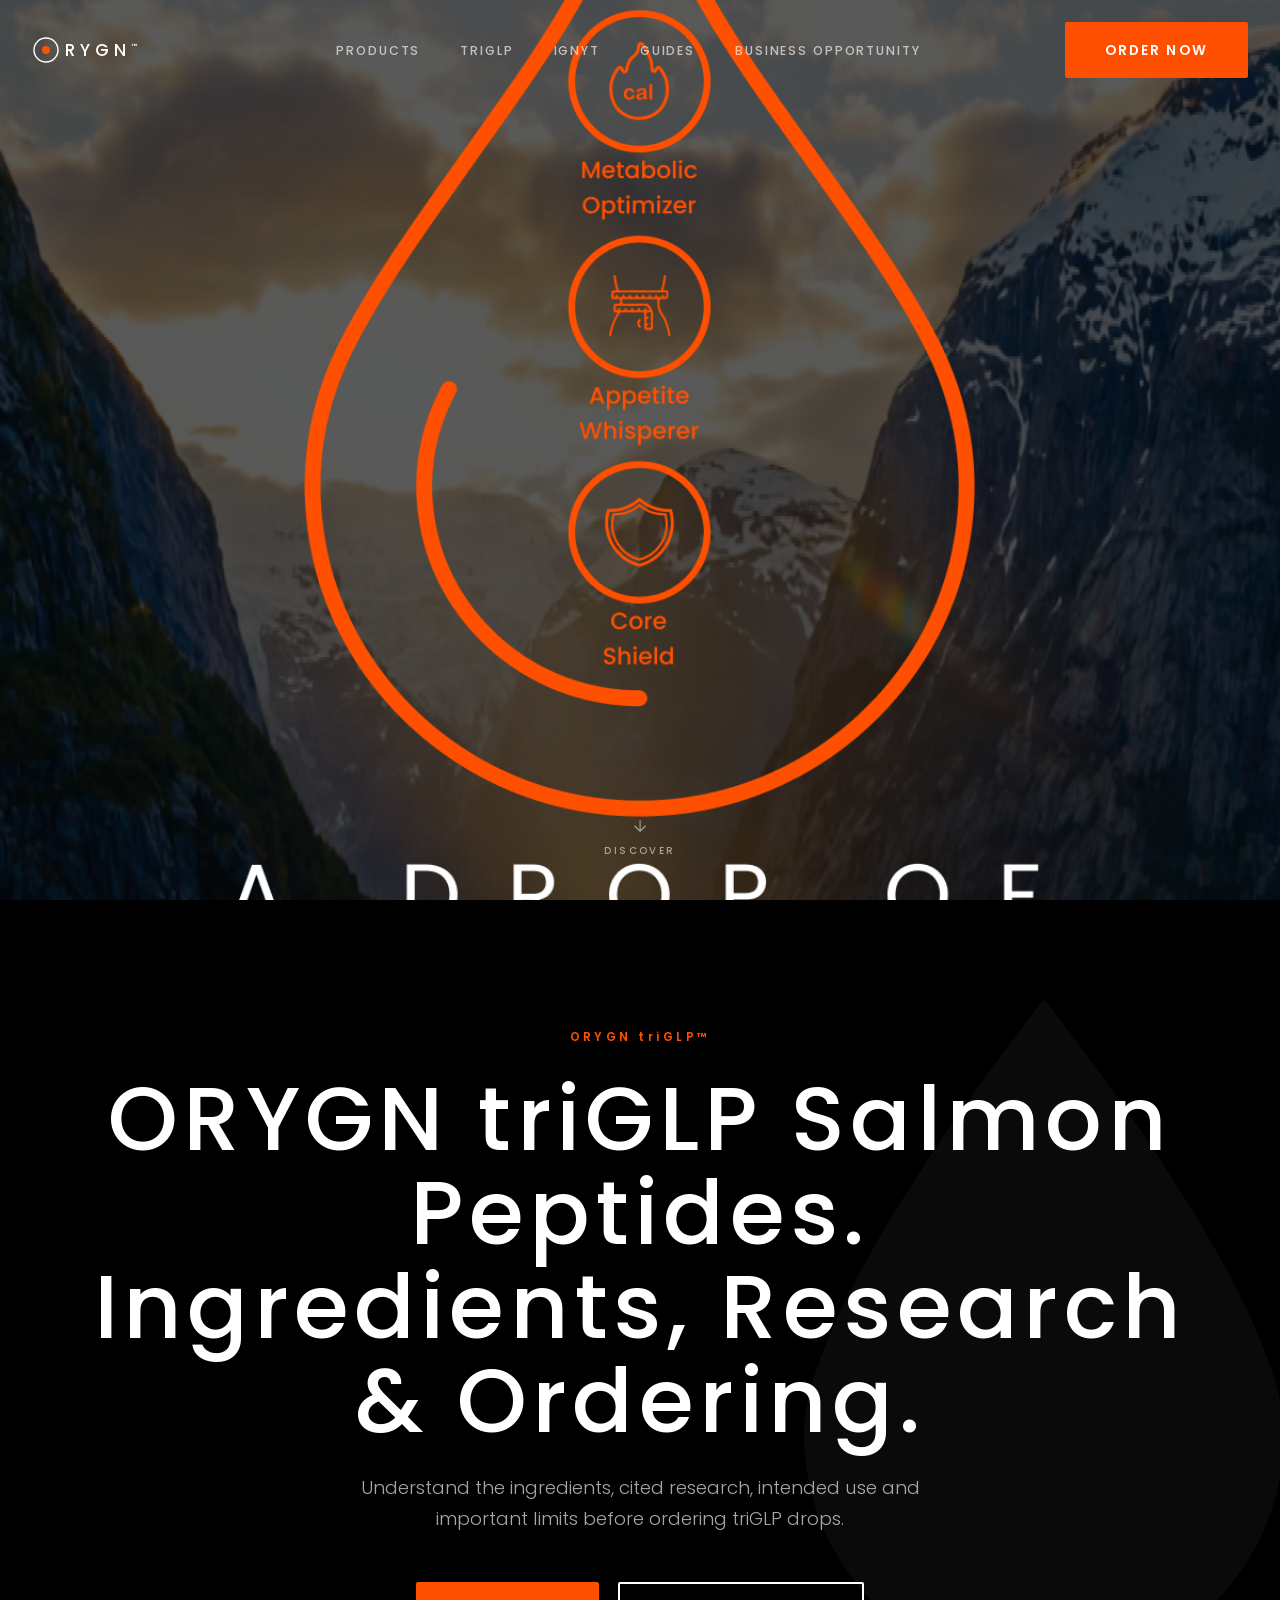
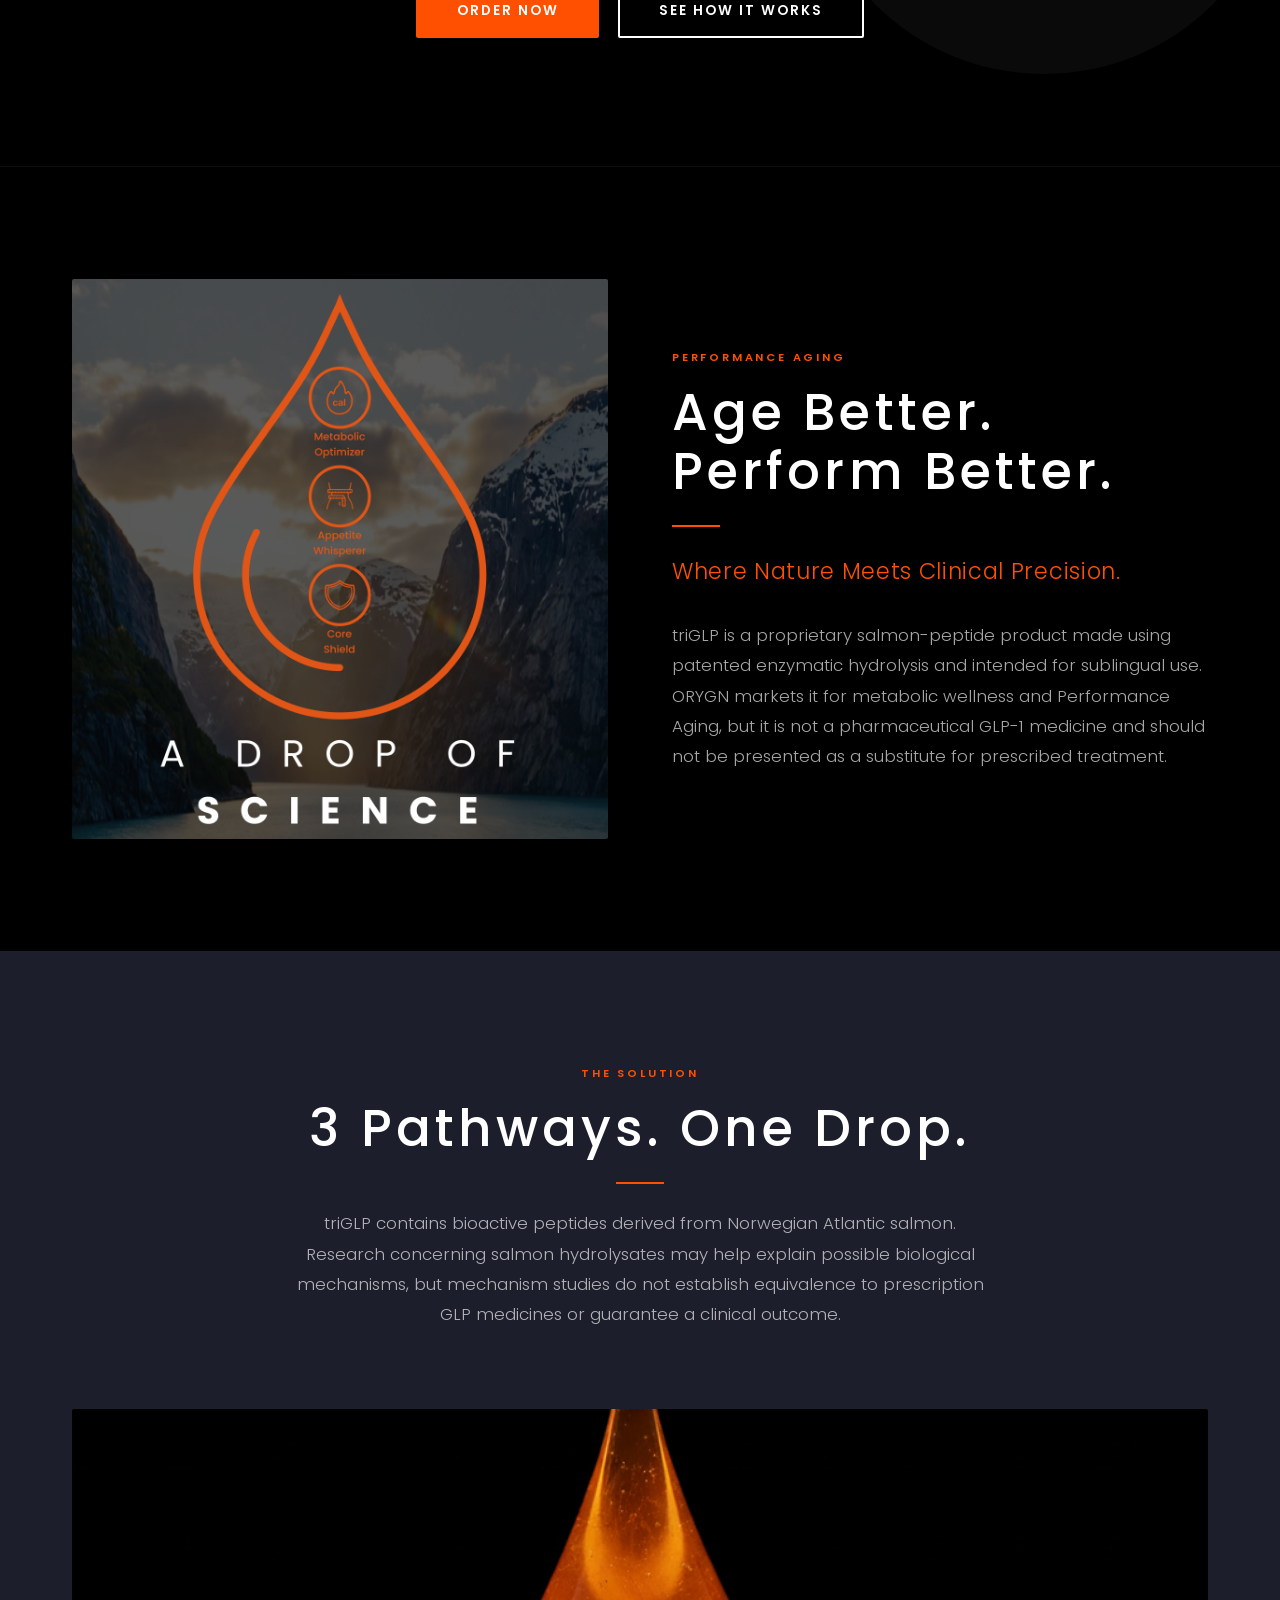
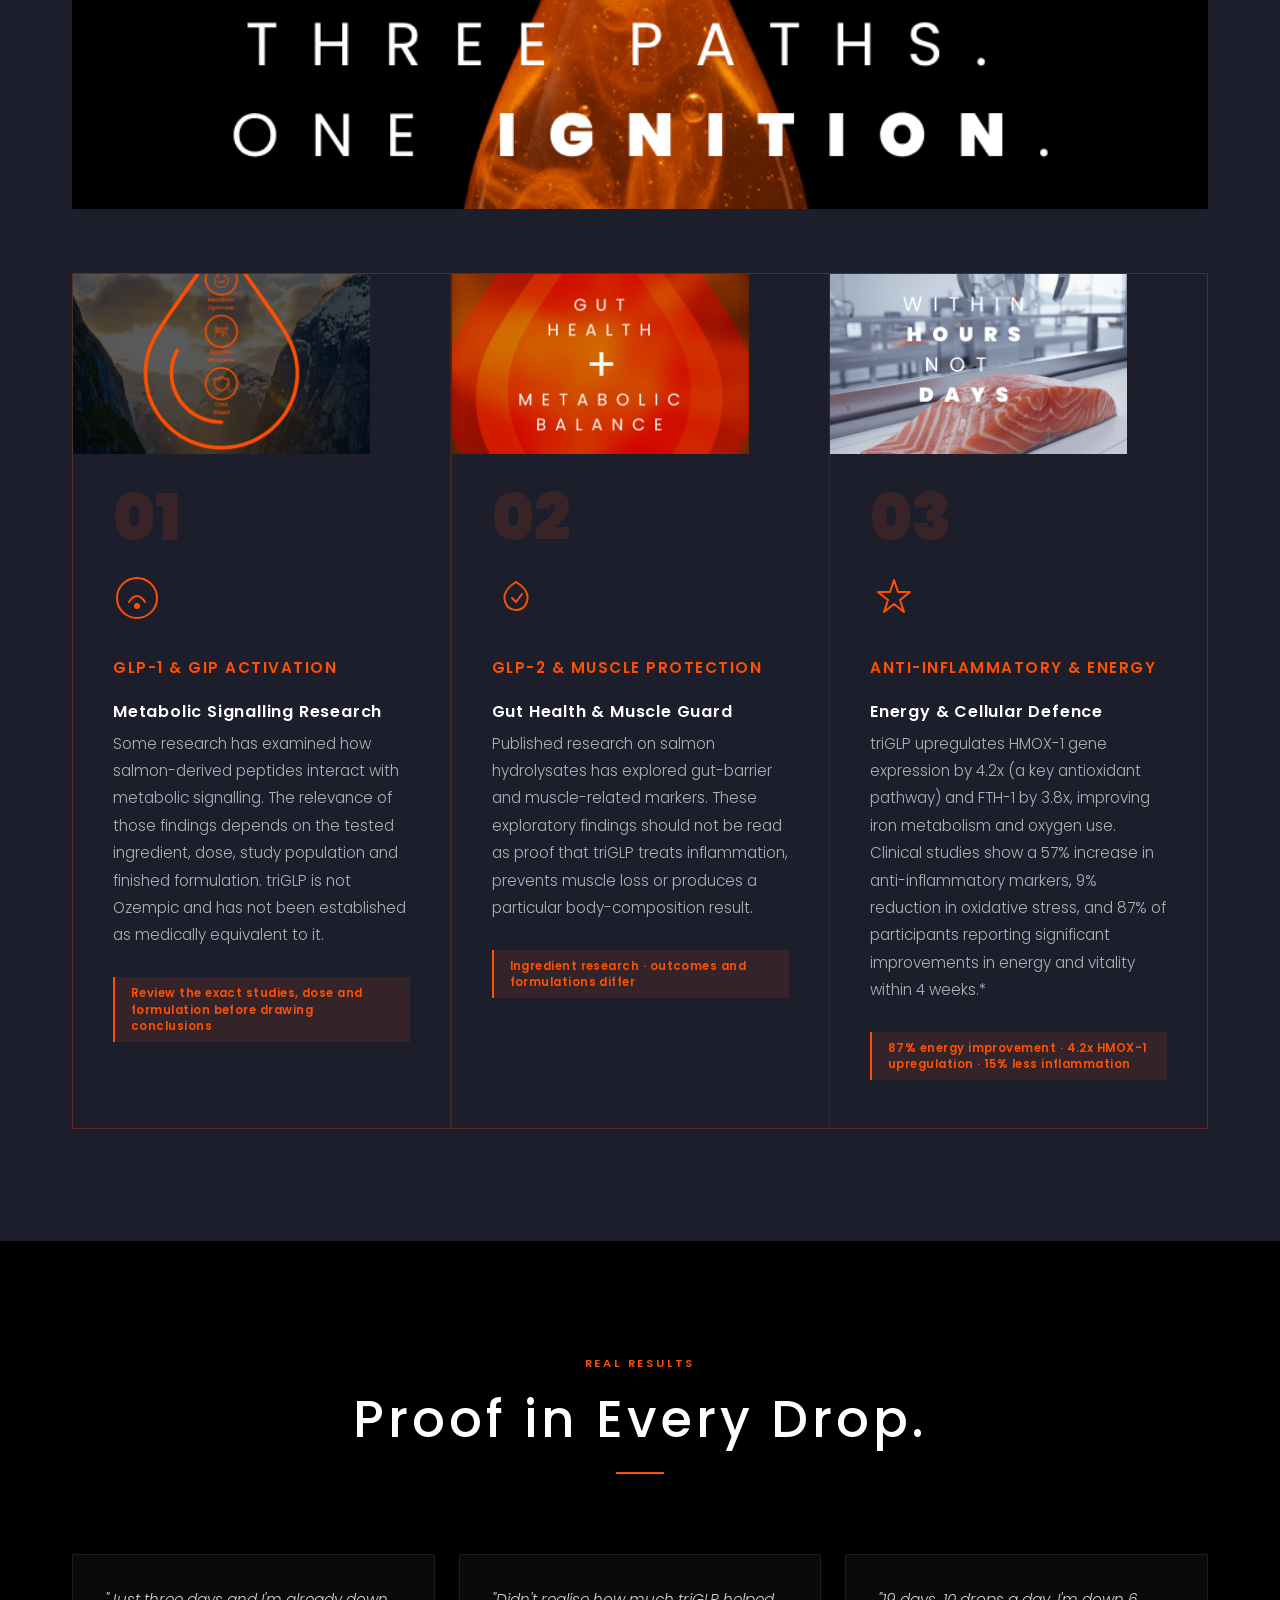
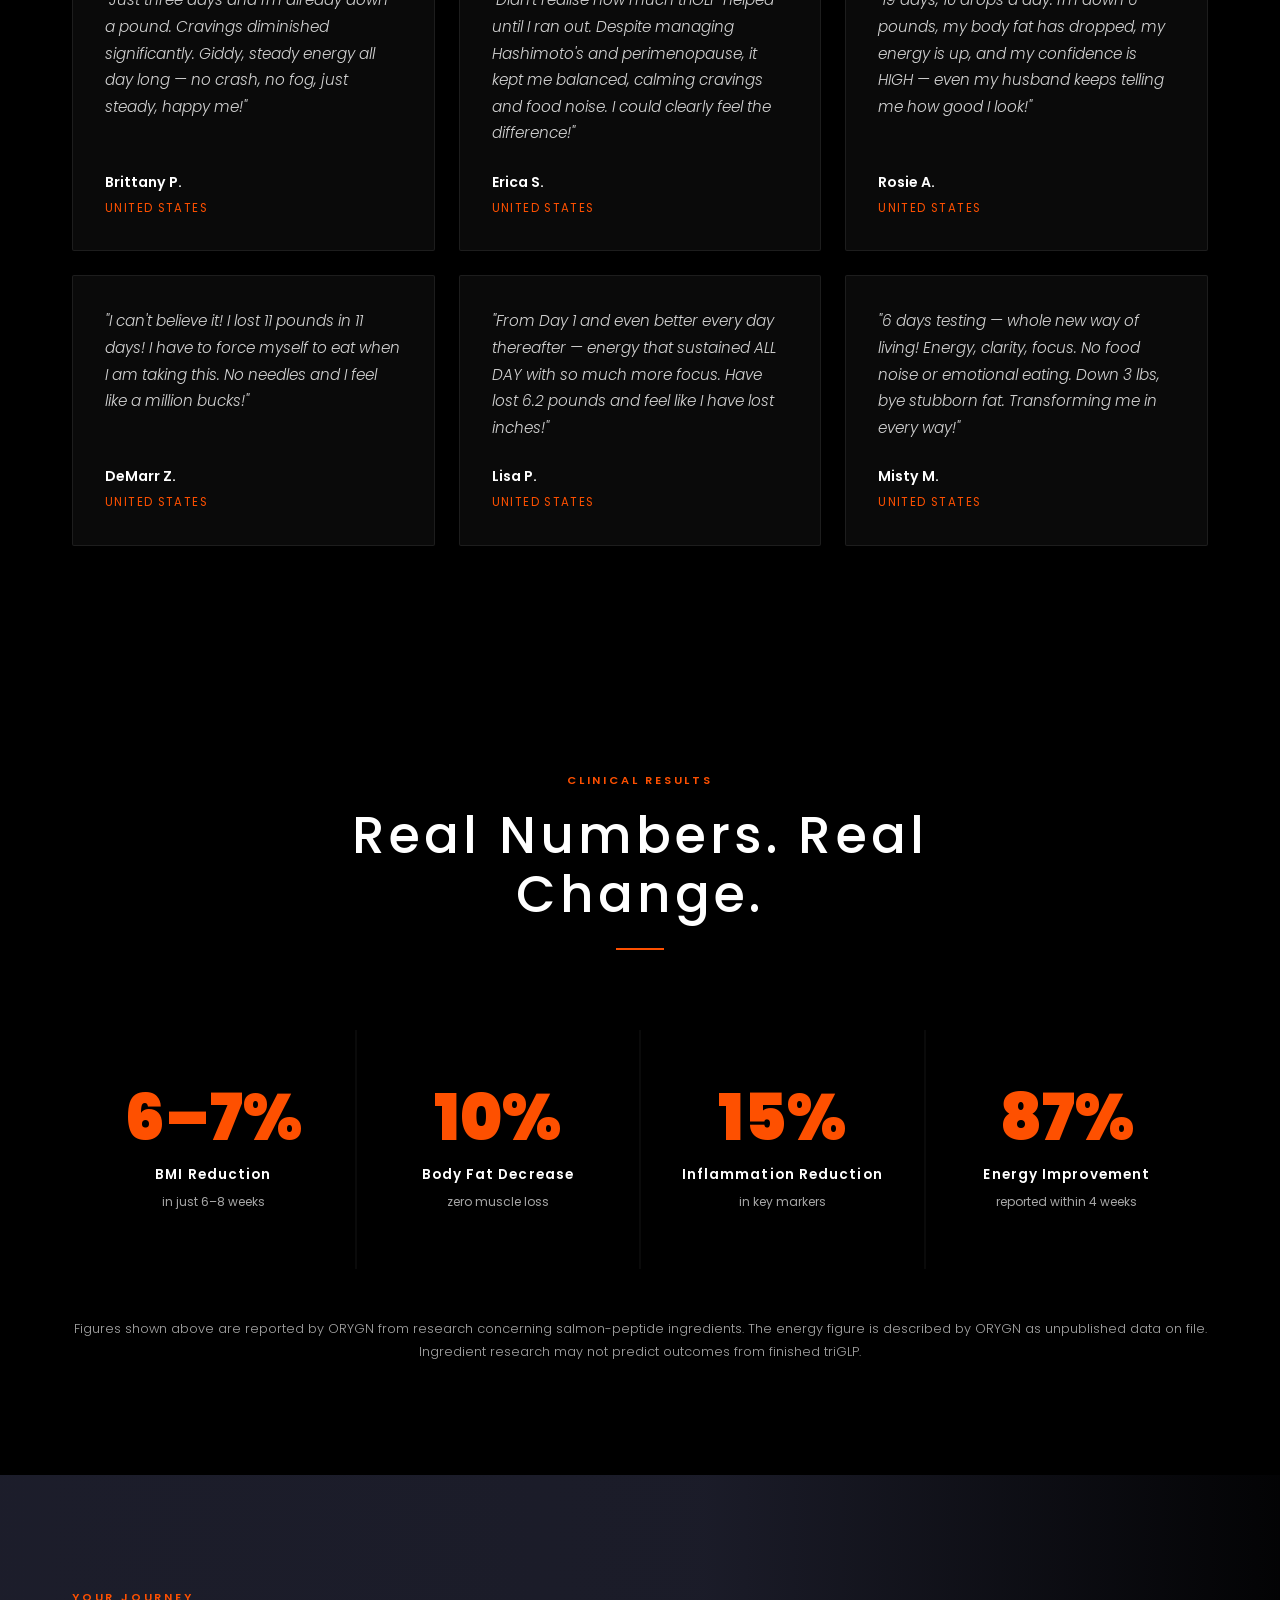
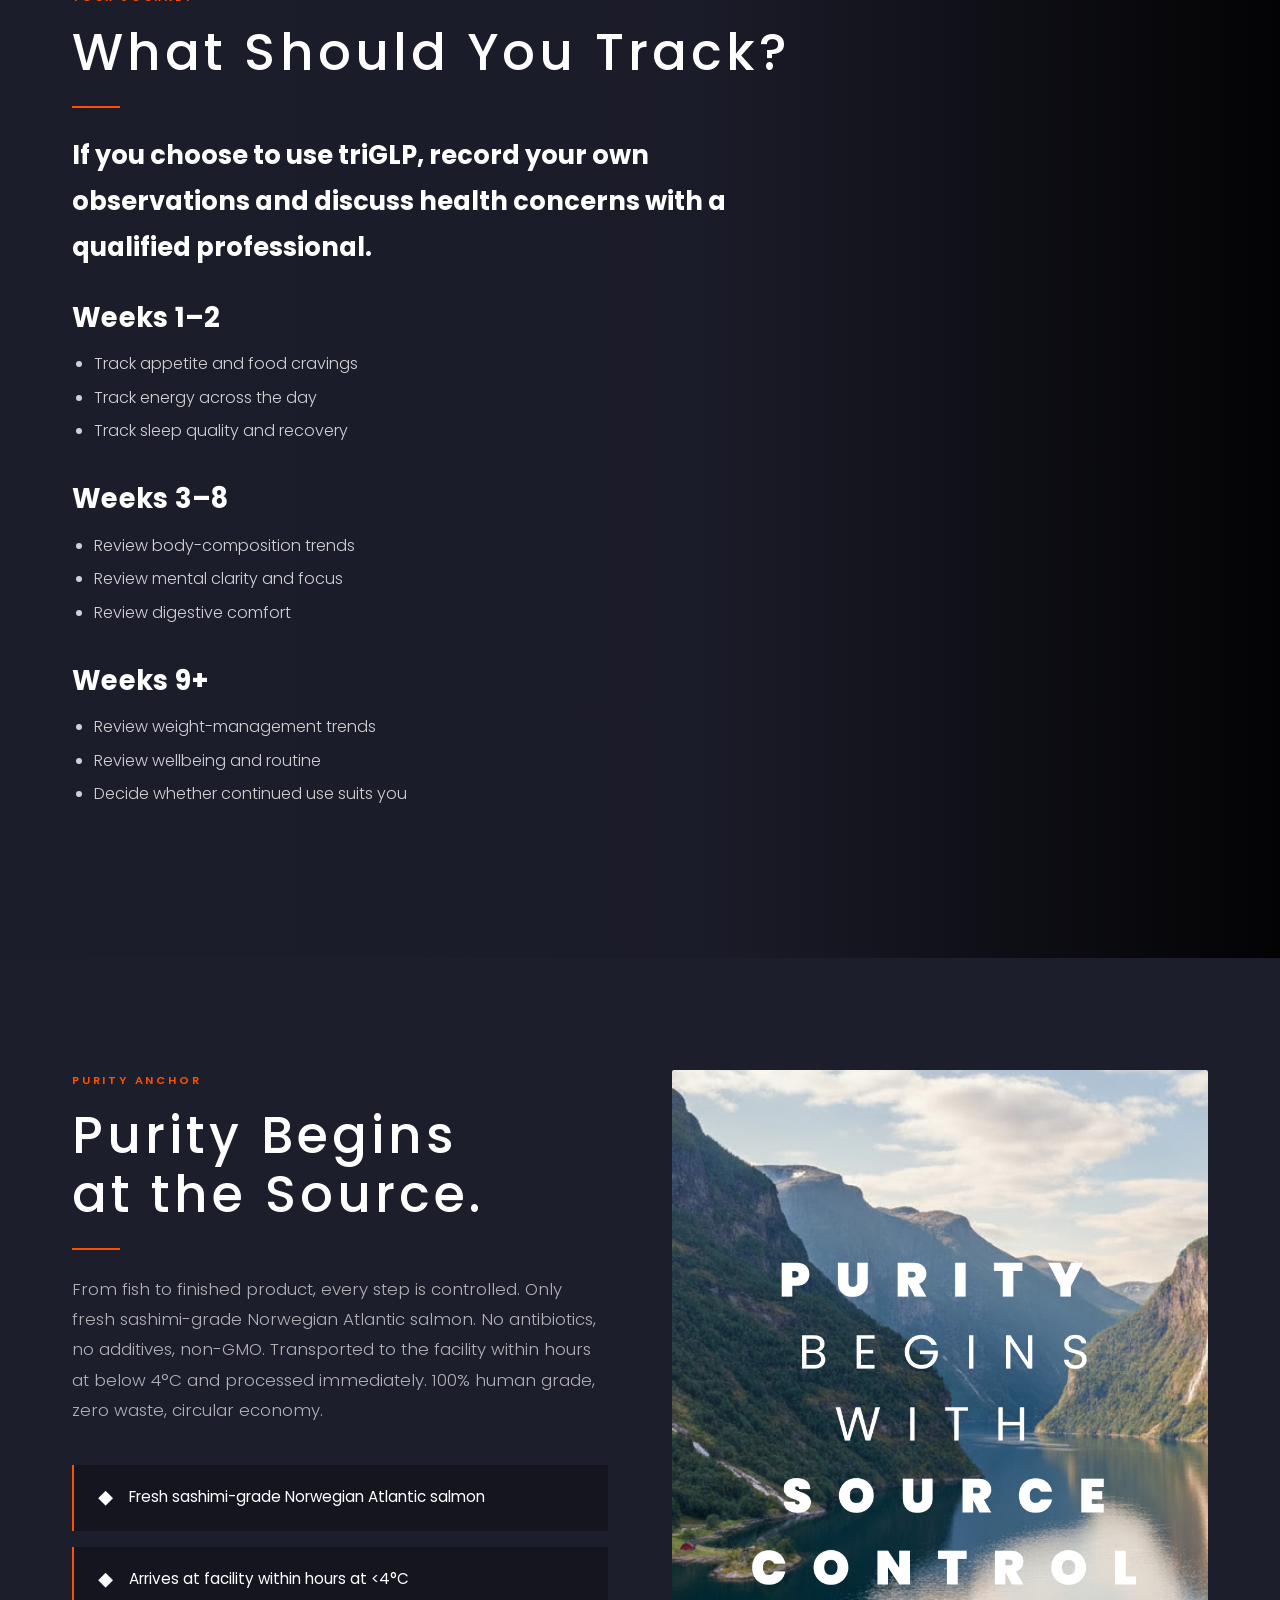
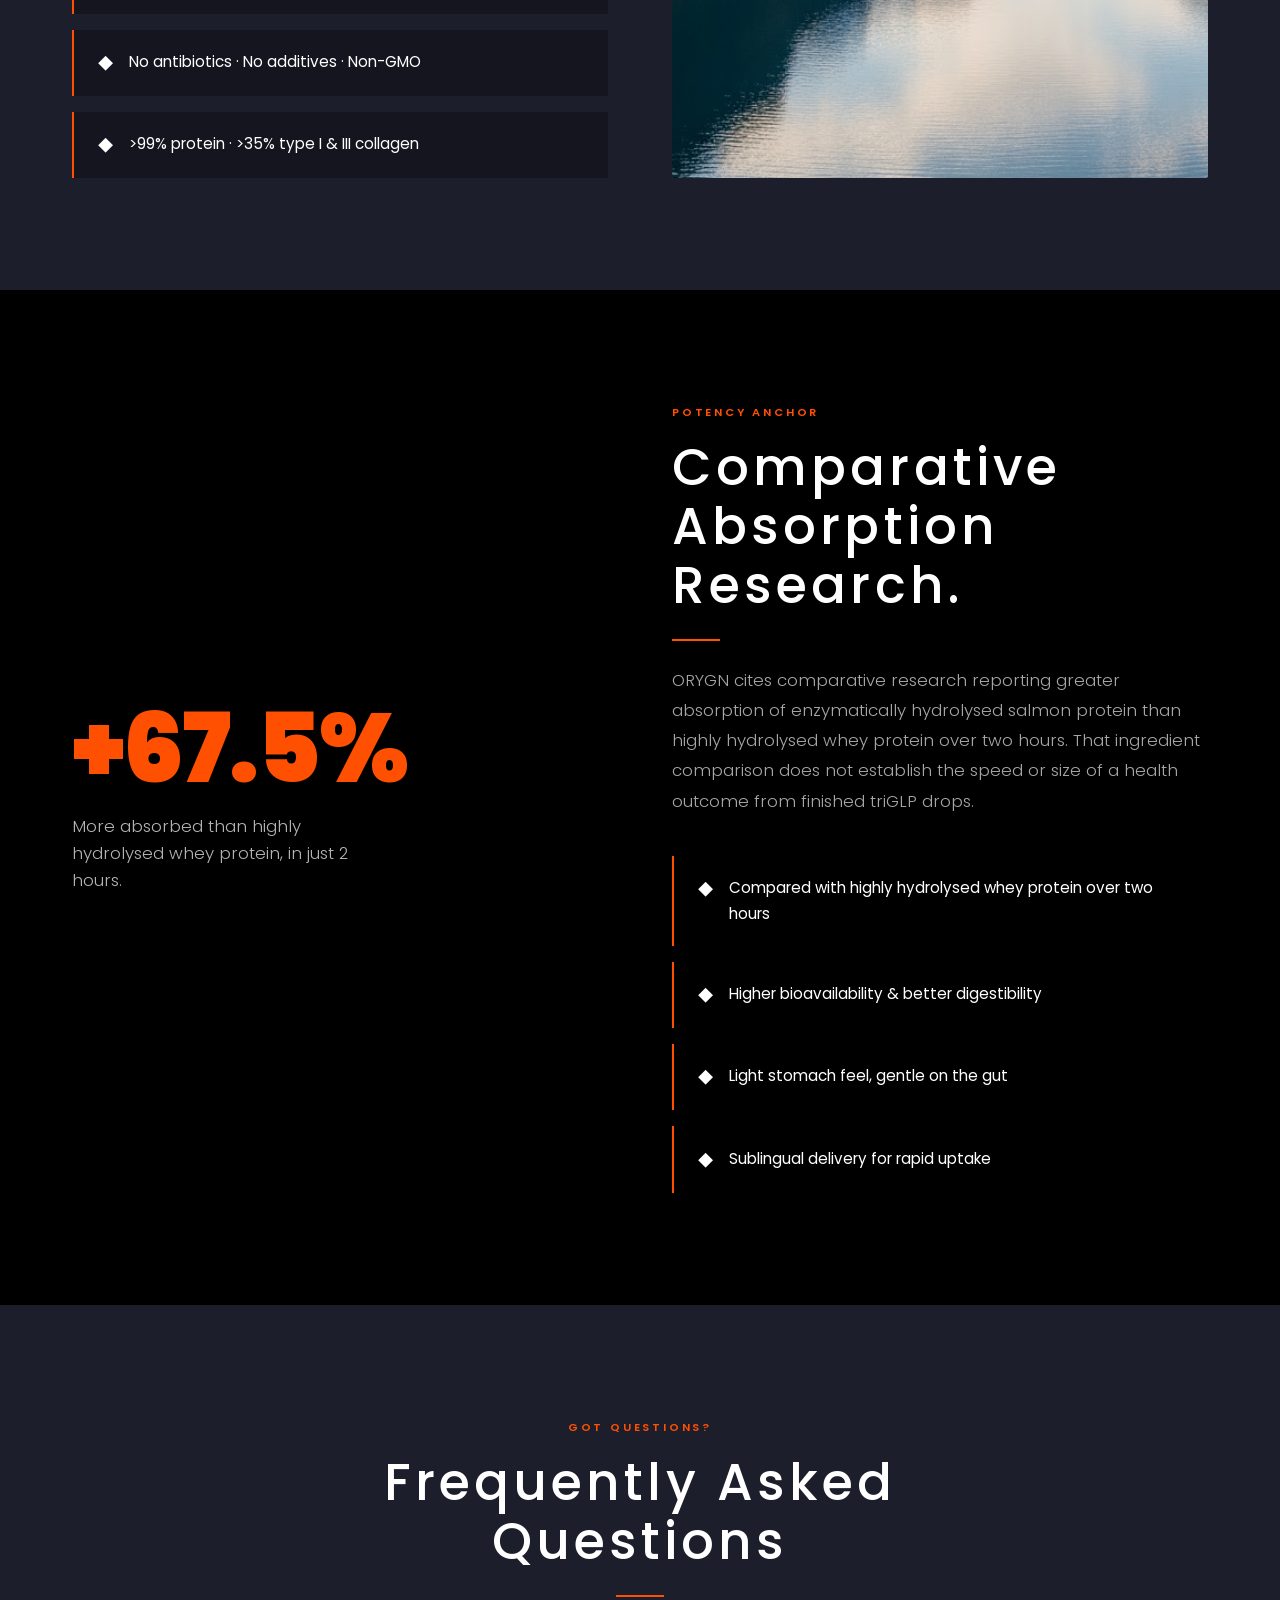
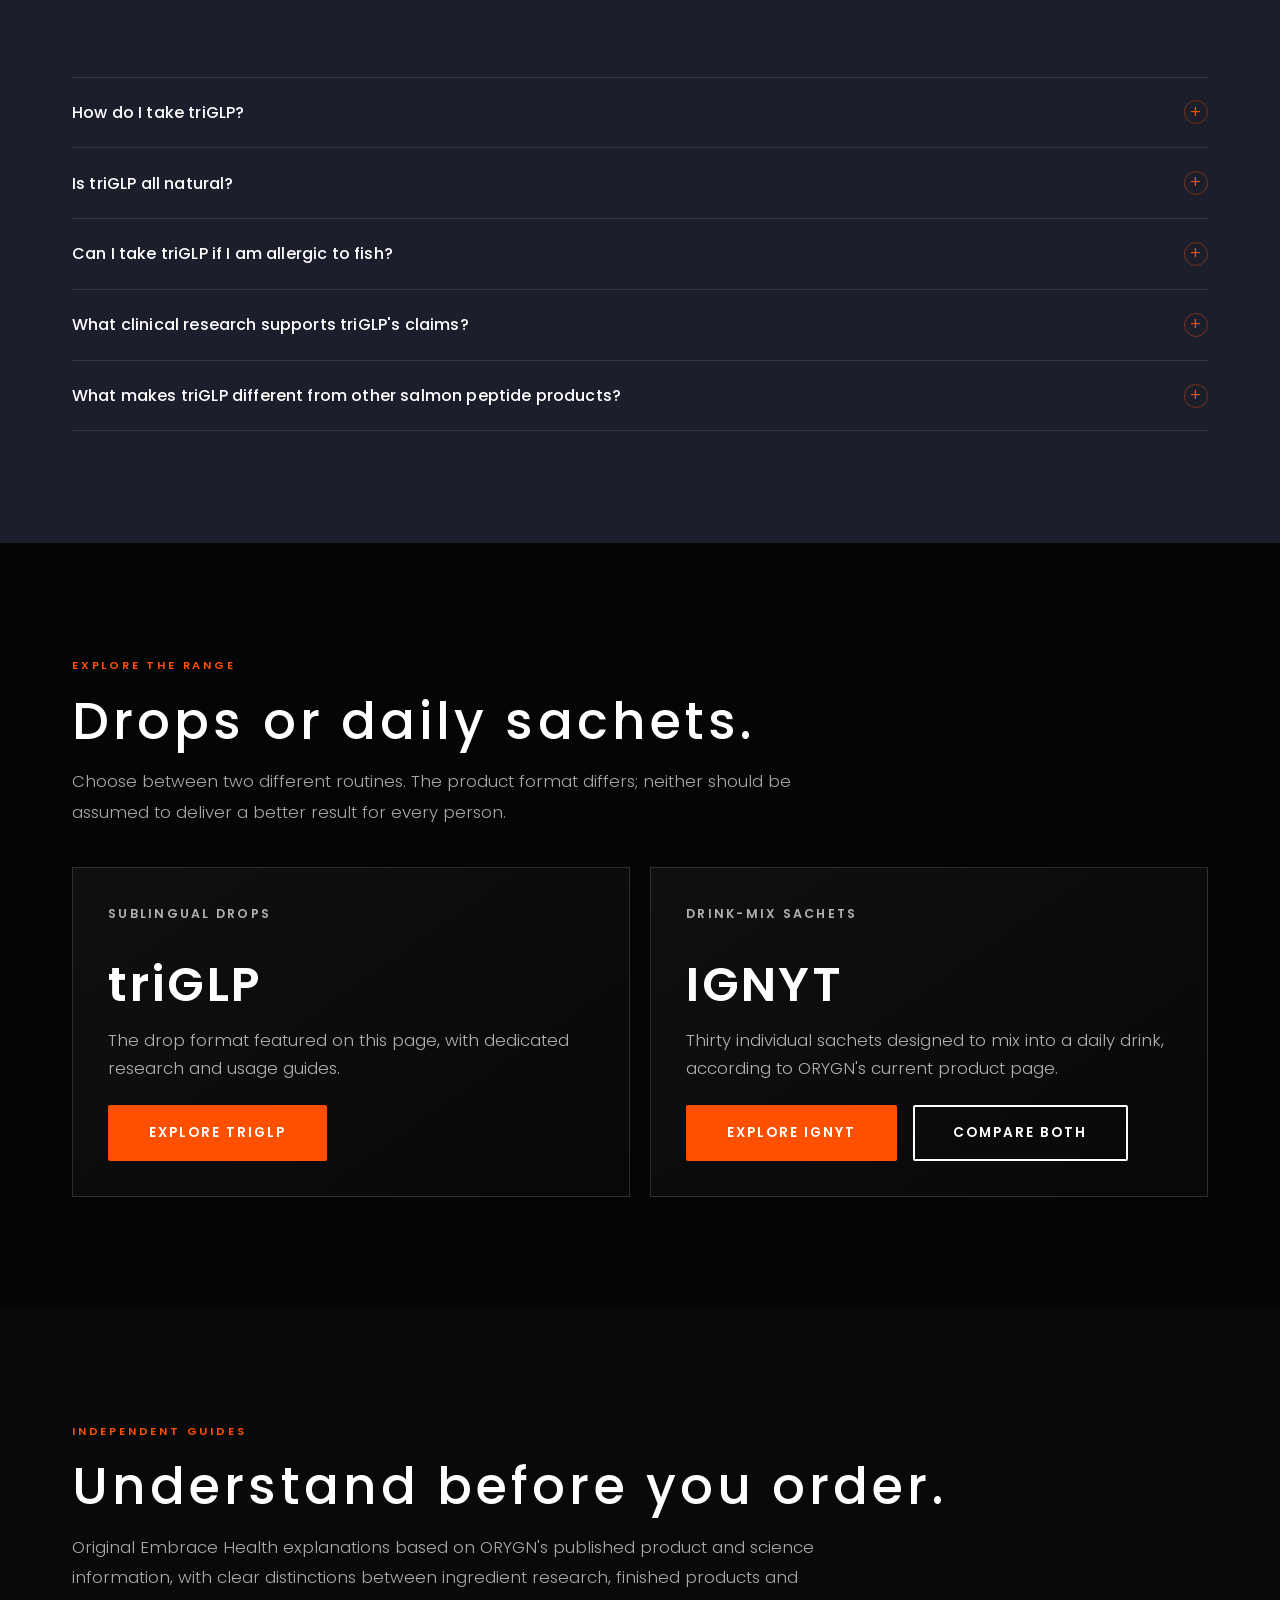
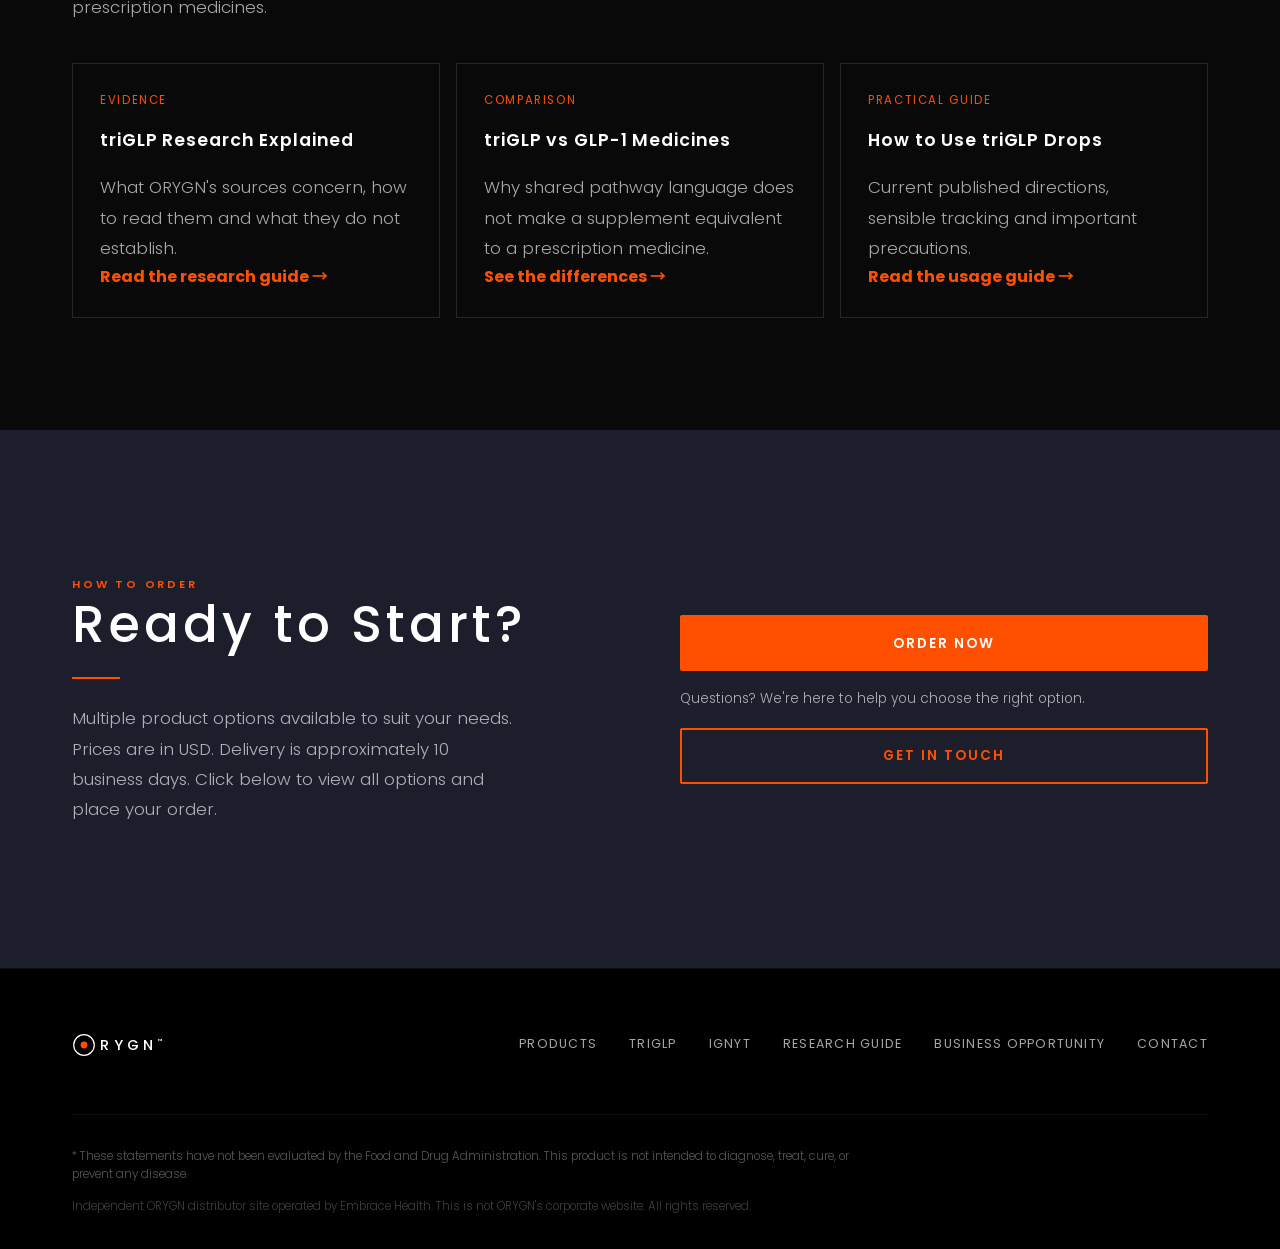
==== commit 3aa1f6a4: "Add IGNYT and two-product site structure" ====
--- a/index.html
+++ b/index.html
@@ -56,9 +56,11 @@
     </a>
 
     <div class="nav-links" role="list">
-      <a href="#science" data-i18n="nav_science" role="listitem">Results</a>
+      <a href="products.html" role="listitem">Products</a>
+      <a href="index.html" role="listitem">triGLP</a>
+      <a href="ignyt.html" role="listitem">IGNYT</a>
       <a href="#guides" role="listitem">Guides</a>
-      <a href="opportunity.html" data-i18n="nav_opportunity" role="listitem">Business Opportunity</a>
+      <a href="opportunity.html" data-i18n="nav_opportunity" role="listitem">Business</a>
     </div>
 
     <div class="nav-right">
@@ -435,6 +437,10 @@
     </div>
   </section>
 
+  <section class="section product-family" aria-label="ORYGN product formats">
+    <div class="container"><p class="section-label">Explore the range</p><h2>Drops or daily sachets.</h2><p class="text-muted" style="max-width:760px; margin-top:1rem;">Choose between two different routines. The product format differs; neither should be assumed to deliver a better result for every person.</p><div class="product-family-grid"><article class="product-family-card"><p class="guide-kicker">Sublingual drops</p><h3>triGLP</h3><p>The drop format featured on this page, with dedicated research and usage guides.</p><div class="guide-cta"><a href="#intro" class="btn btn-primary">Explore triGLP</a></div></article><article class="product-family-card"><p class="guide-kicker">Drink-mix sachets</p><h3>IGNYT</h3><p>Thirty individual sachets designed to mix into a daily drink, according to ORYGN's current product page.</p><div class="guide-cta"><a href="ignyt.html" class="btn btn-primary">Explore IGNYT</a><a href="products.html" class="btn btn-outline">Compare both</a></div></article></div></div>
+  </section>
+
   <section class="section resource-section" id="guides" aria-label="Independent triGLP guides">
     <div class="container">
       <p class="section-label">Independent Guides</p>
@@ -480,7 +486,9 @@
           </svg>
         </a>
         <nav class="footer-links" aria-label="Footer navigation">
+          <a href="products.html">Products</a>
           <a href="index.html" data-i18n="footer_product">triGLP</a>
+          <a href="ignyt.html">IGNYT</a>
           <a href="research-guide.html">Research Guide</a>
           <a href="opportunity.html" data-i18n="footer_opp">Business Opportunity</a>
           <a href="mailto:renee@embracehealth.co.nz" data-i18n="footer_contact">Contact</a>
--- a/css/guides.css
+++ b/css/guides.css
@@ -18,6 +18,7 @@
 .guide-card { border: 1px solid rgba(255,255,255,.12); padding: 1.5rem; background: rgba(255,255,255,.025); }
 .guide-card h3 { margin-top: 0; }
 .guide-card a, .guide-section a { color: var(--orange); text-underline-offset: 3px; }
+.guide-section .btn-primary, .product-family-card .btn-primary { color: var(--white); }
 .guide-table-wrap { overflow-x: auto; margin-top: 1.8rem; }
 .guide-table { width: 100%; border-collapse: collapse; min-width: 680px; }
 .guide-table th, .guide-table td { text-align: left; vertical-align: top; padding: 1rem; border-bottom: 1px solid rgba(255,255,255,.12); line-height: 1.6; }
@@ -35,8 +36,25 @@
 .resource-card h3 { margin: 1rem 0; }
 .resource-card p { color: rgba(255,255,255,.65); }
 .resource-card strong { margin-top: auto; color: var(--orange); }
+.product-hero { padding: 10rem 0 5rem; background: radial-gradient(circle at 78% 24%, rgba(254,80,0,.2), transparent 34%), #050505; }
+.product-hero .container { max-width: 1120px; }
+.product-hero-grid { display: grid; grid-template-columns: 1.15fr .85fr; gap: 4rem; align-items: center; }
+.product-hero h1 { font-size: clamp(3rem, 7vw, 6.5rem); line-height: .95; }
+.product-format { border: 1px solid rgba(255,255,255,.14); padding: 2rem; background: rgba(255,255,255,.035); }
+.product-format strong { display: block; color: var(--orange); font-size: 3rem; line-height: 1; }
+.product-format span { display: block; margin-top: .75rem; color: rgba(255,255,255,.7); }
+.product-family { background: #050505; }
+.product-family-grid { display: grid; grid-template-columns: repeat(2, 1fr); gap: 1.25rem; margin-top: 2.5rem; }
+.product-family-card { display: flex; flex-direction: column; min-height: 330px; padding: 2.2rem; border: 1px solid rgba(255,255,255,.14); background: linear-gradient(145deg, rgba(255,255,255,.045), rgba(255,255,255,.01)); }
+.product-family-card .guide-kicker { margin-bottom: 1.25rem; }
+.product-family-card h3 { font-size: clamp(2rem, 4vw, 3rem); }
+.product-family-card p { color: rgba(255,255,255,.68); line-height: 1.7; }
+.product-family-card .guide-cta { margin-top: auto; }
 @media (max-width: 768px) {
   .guide-hero { padding: 8rem 0 4rem; }
   .guide-grid, .resource-grid { grid-template-columns: 1fr; }
   .resource-card { min-height: 210px; }
+  .product-hero-grid, .product-family-grid { grid-template-columns: 1fr; }
+  .product-hero-grid { gap: 2.5rem; }
+  .product-family-card { min-height: 280px; }
 }
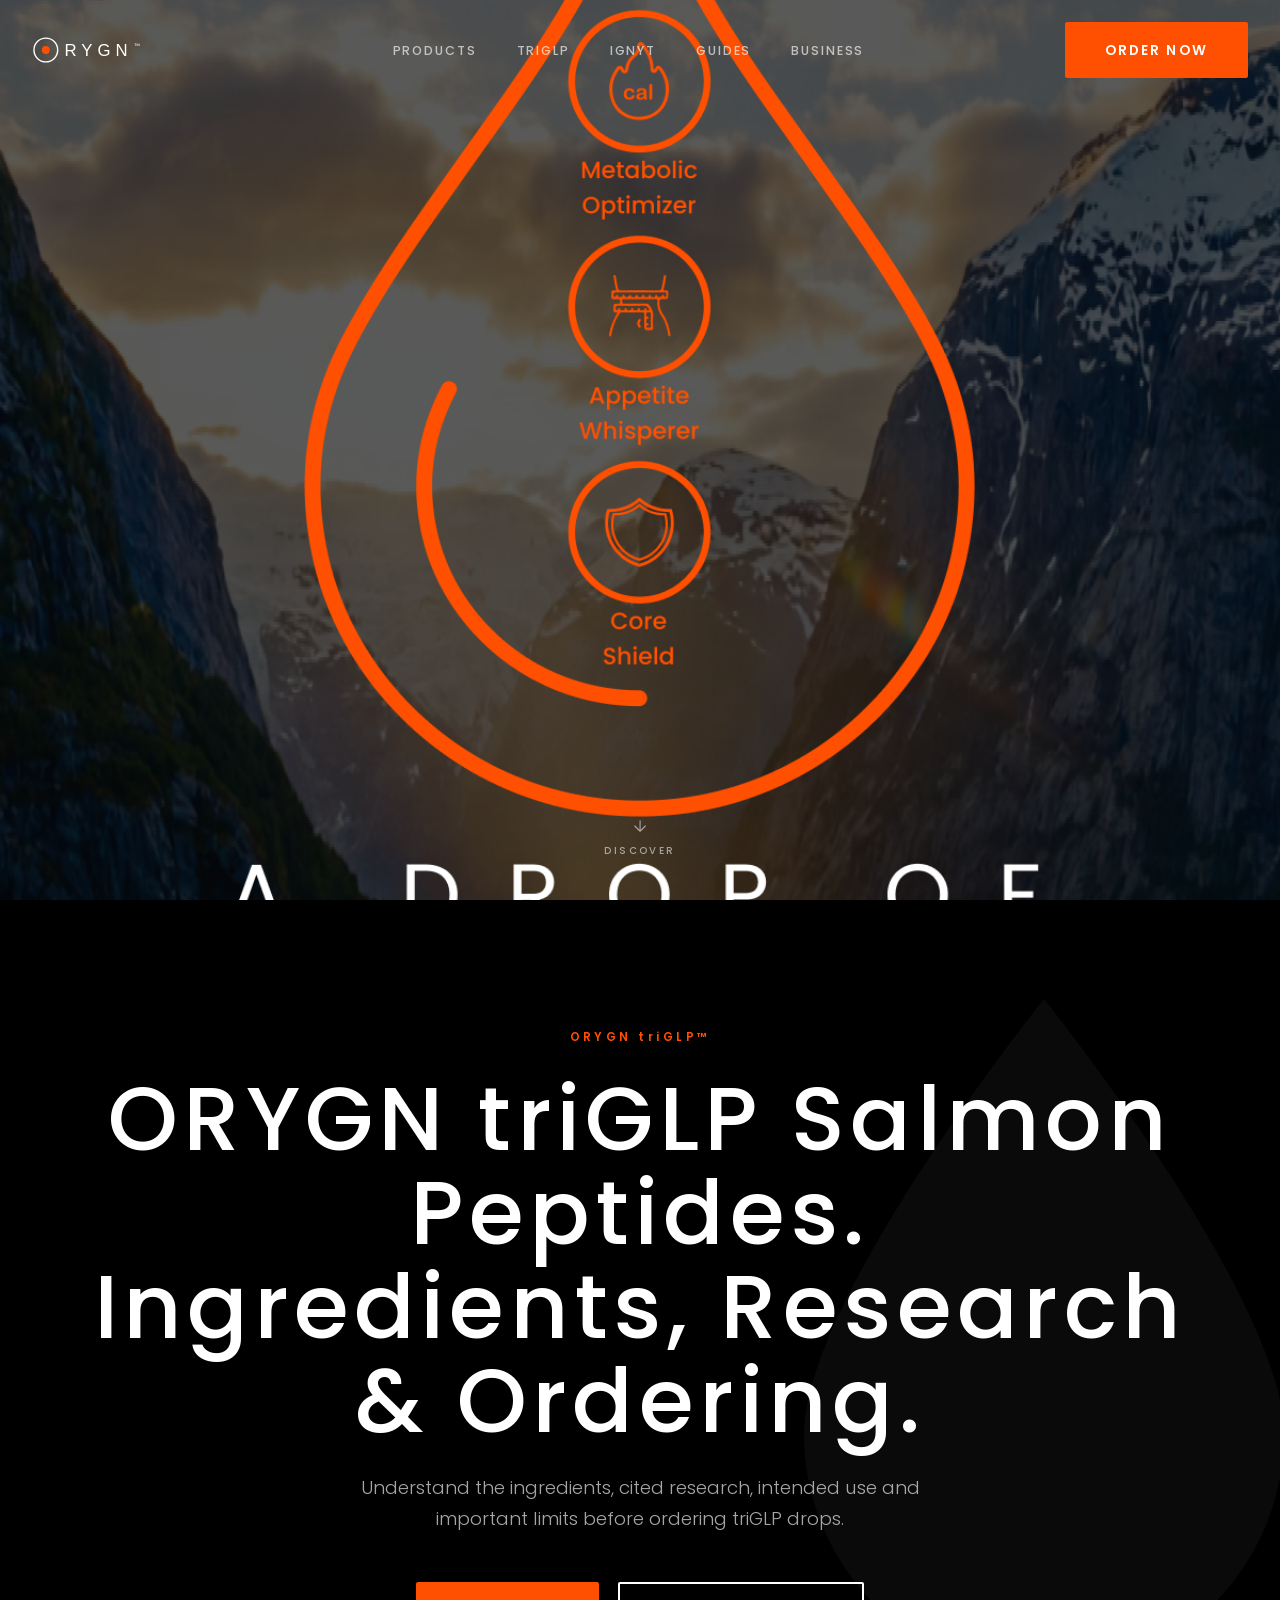
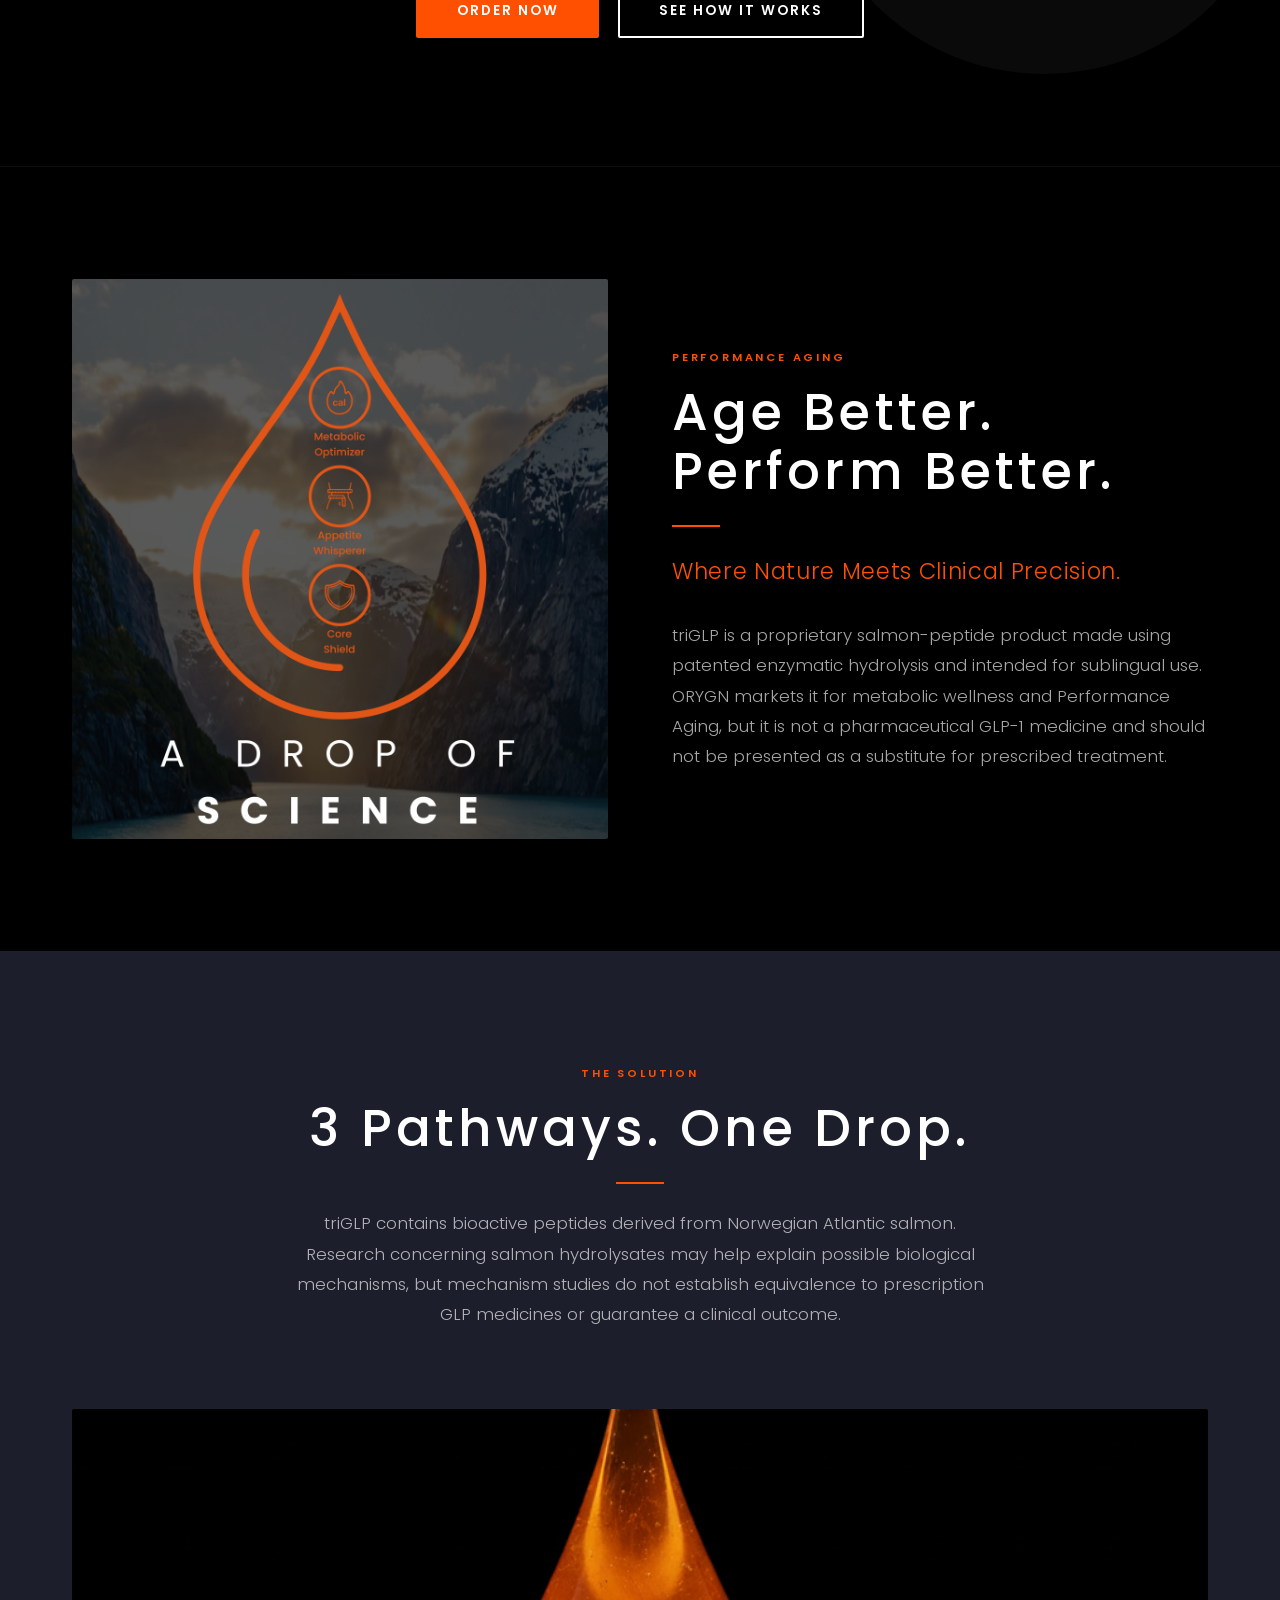
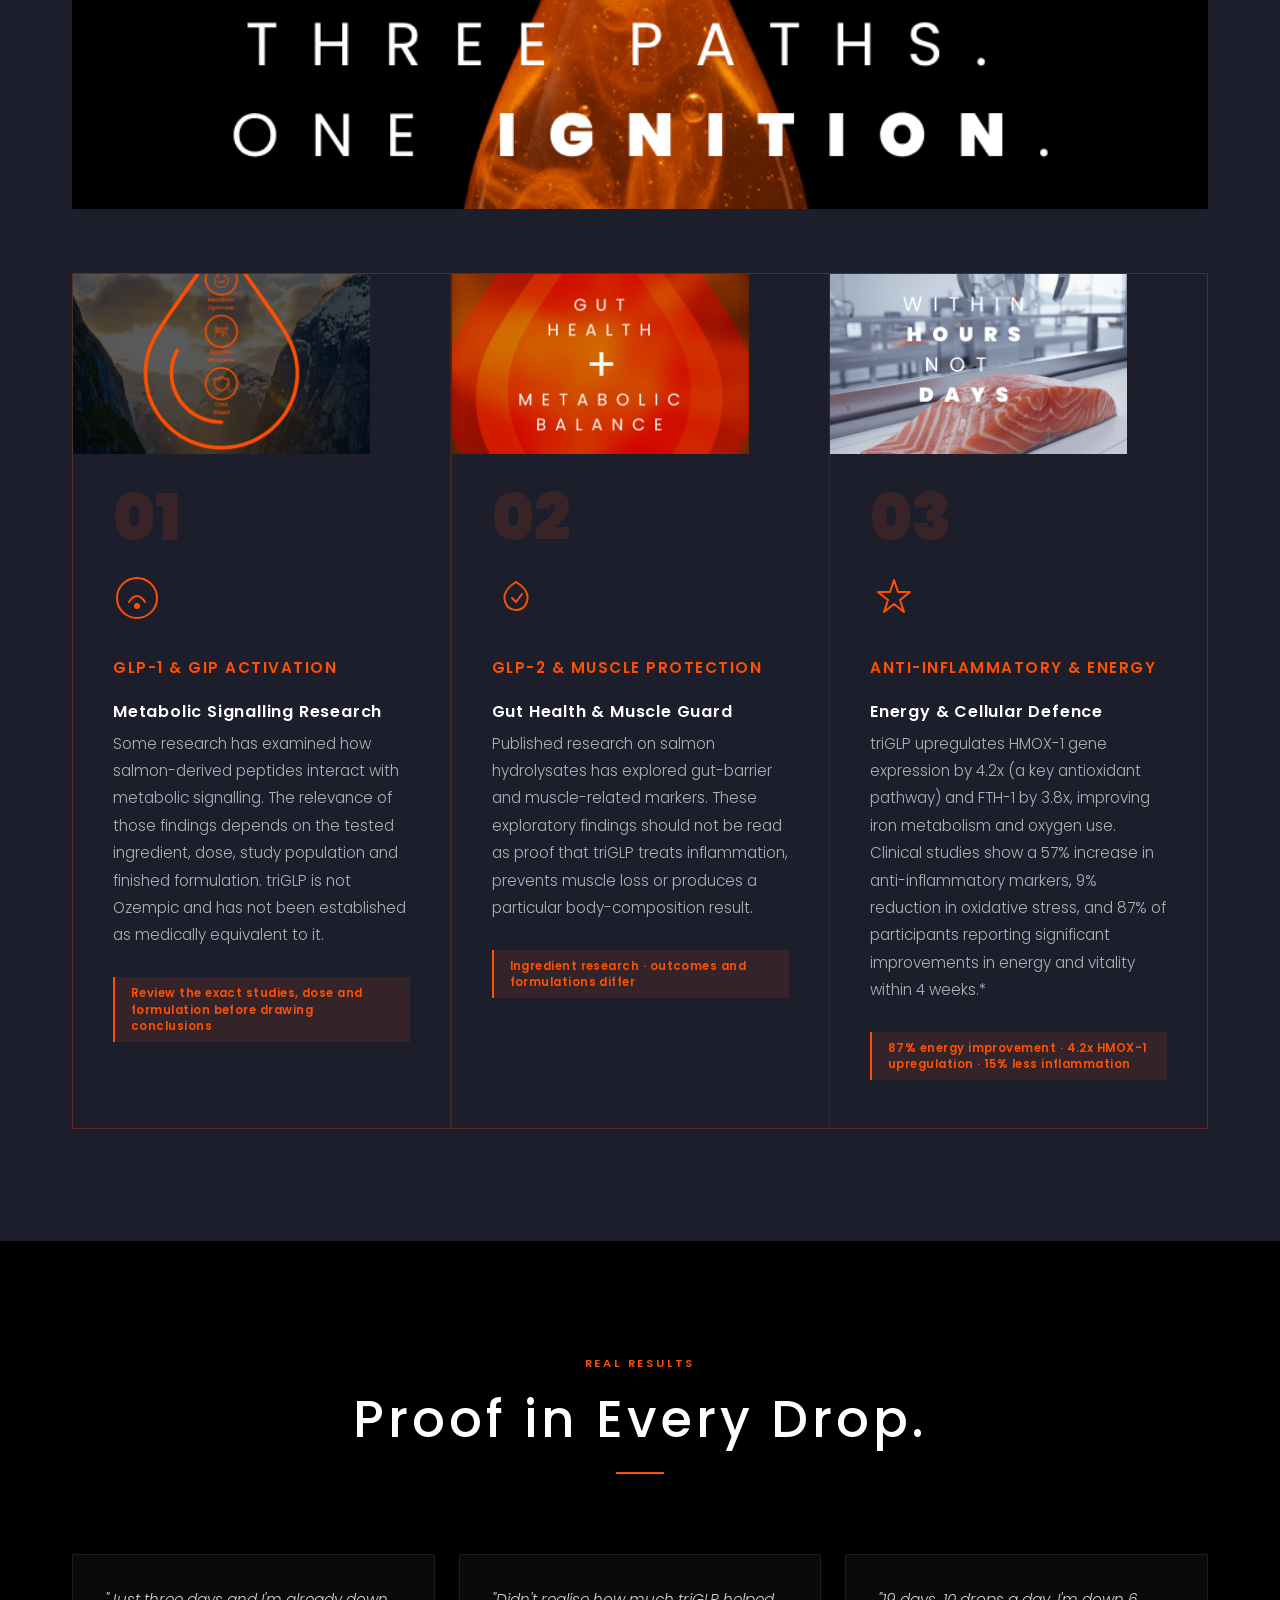
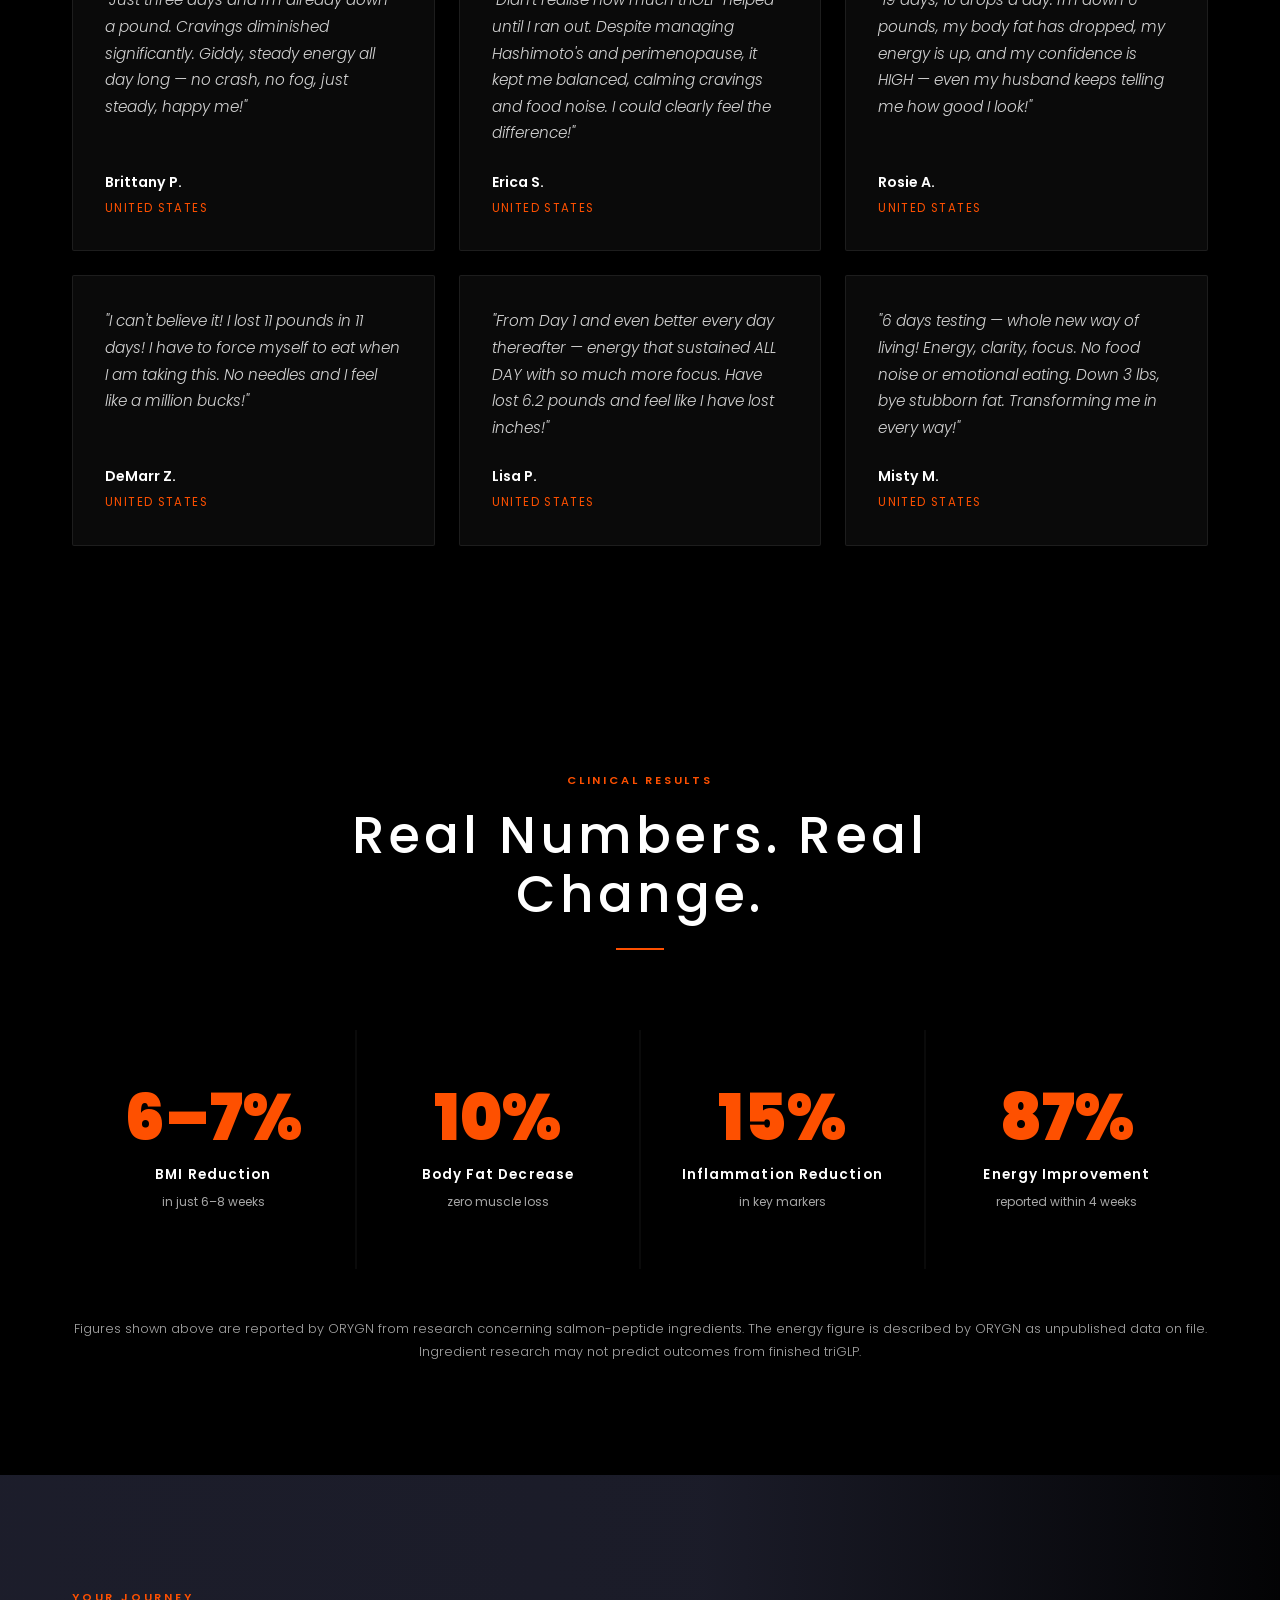
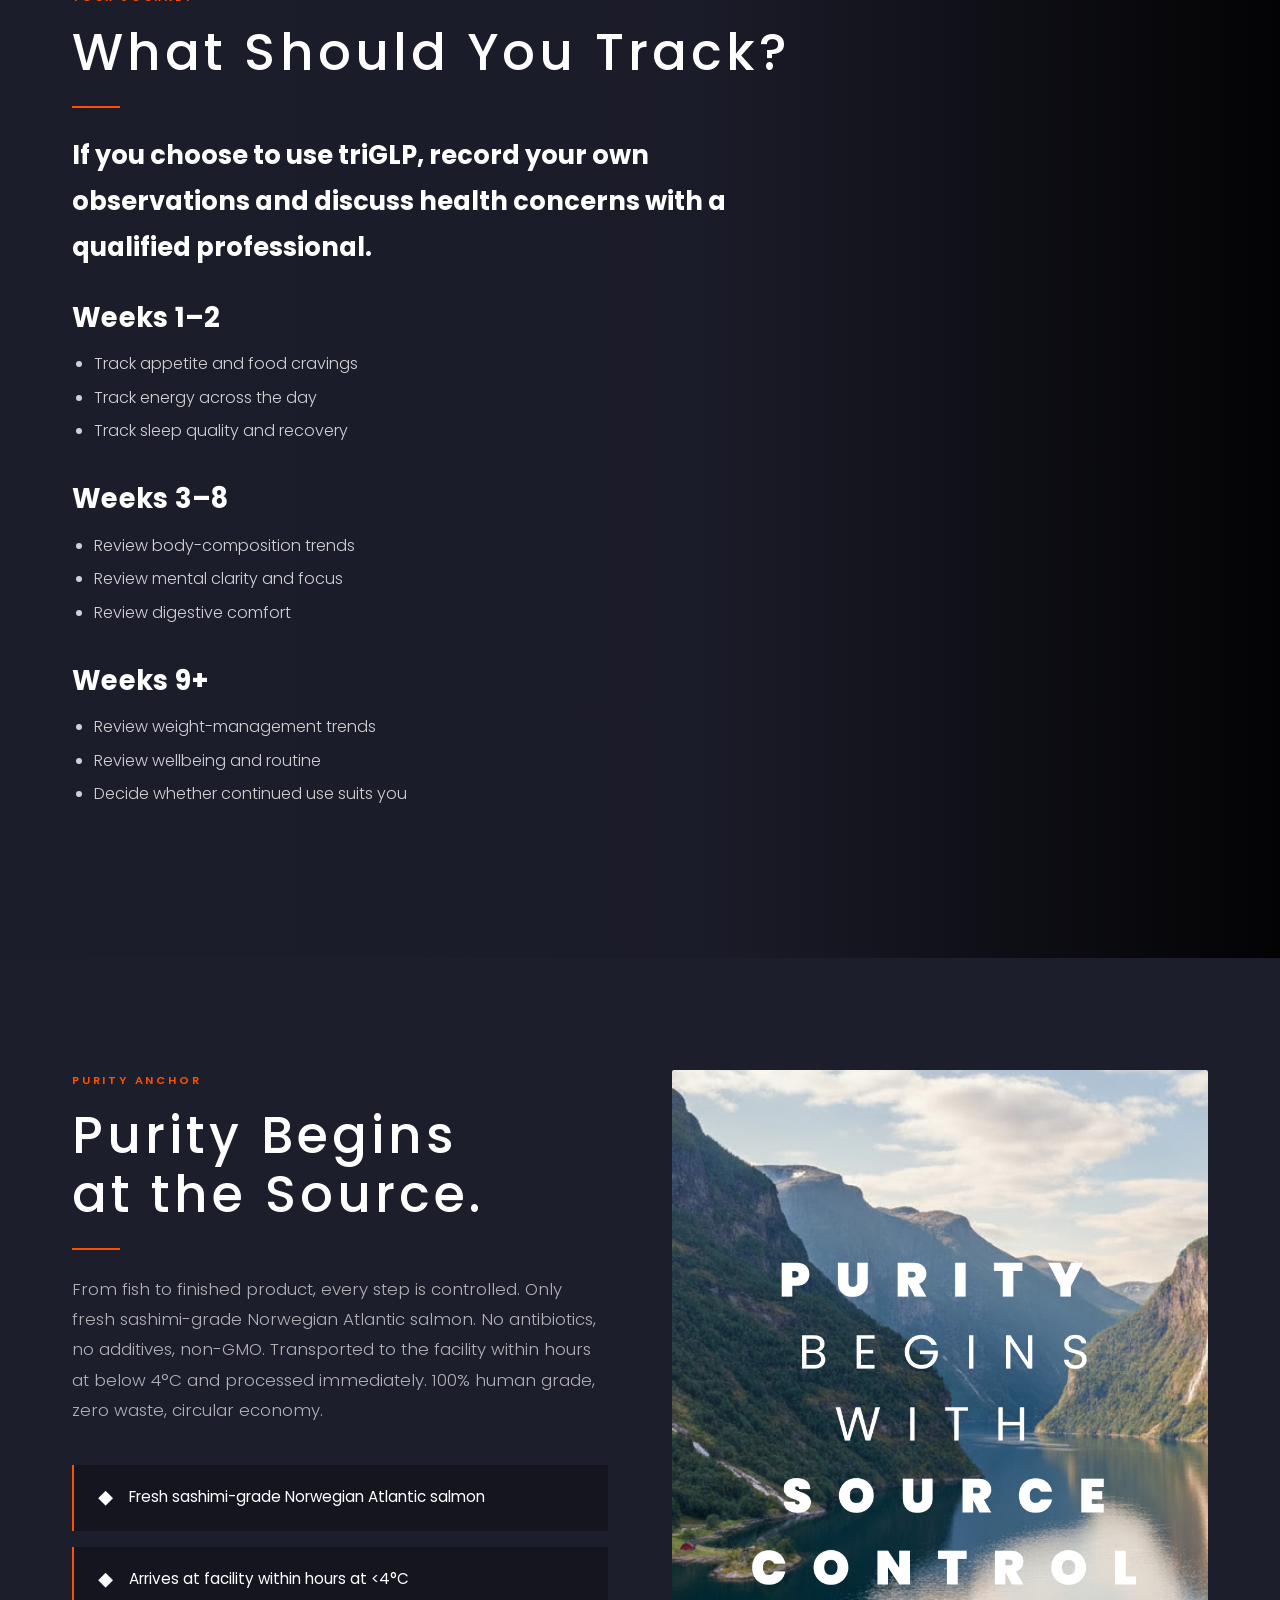
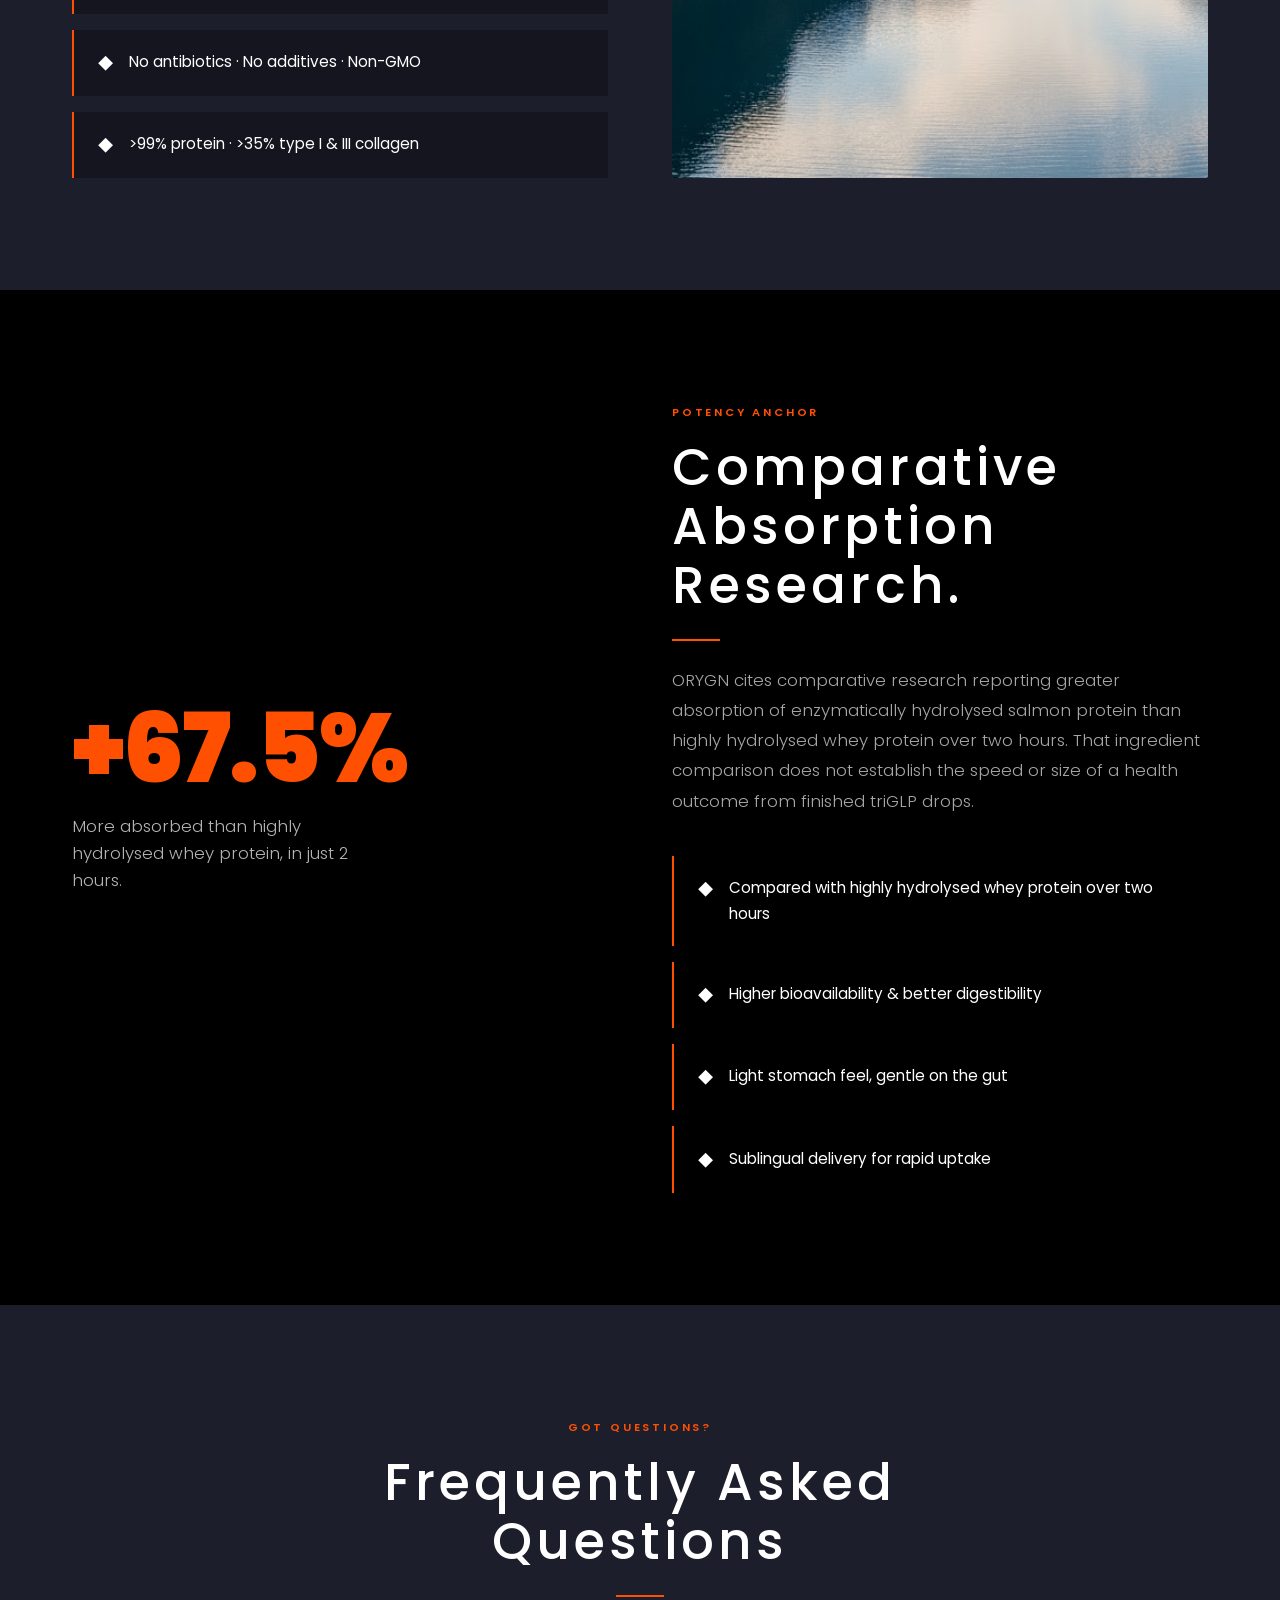
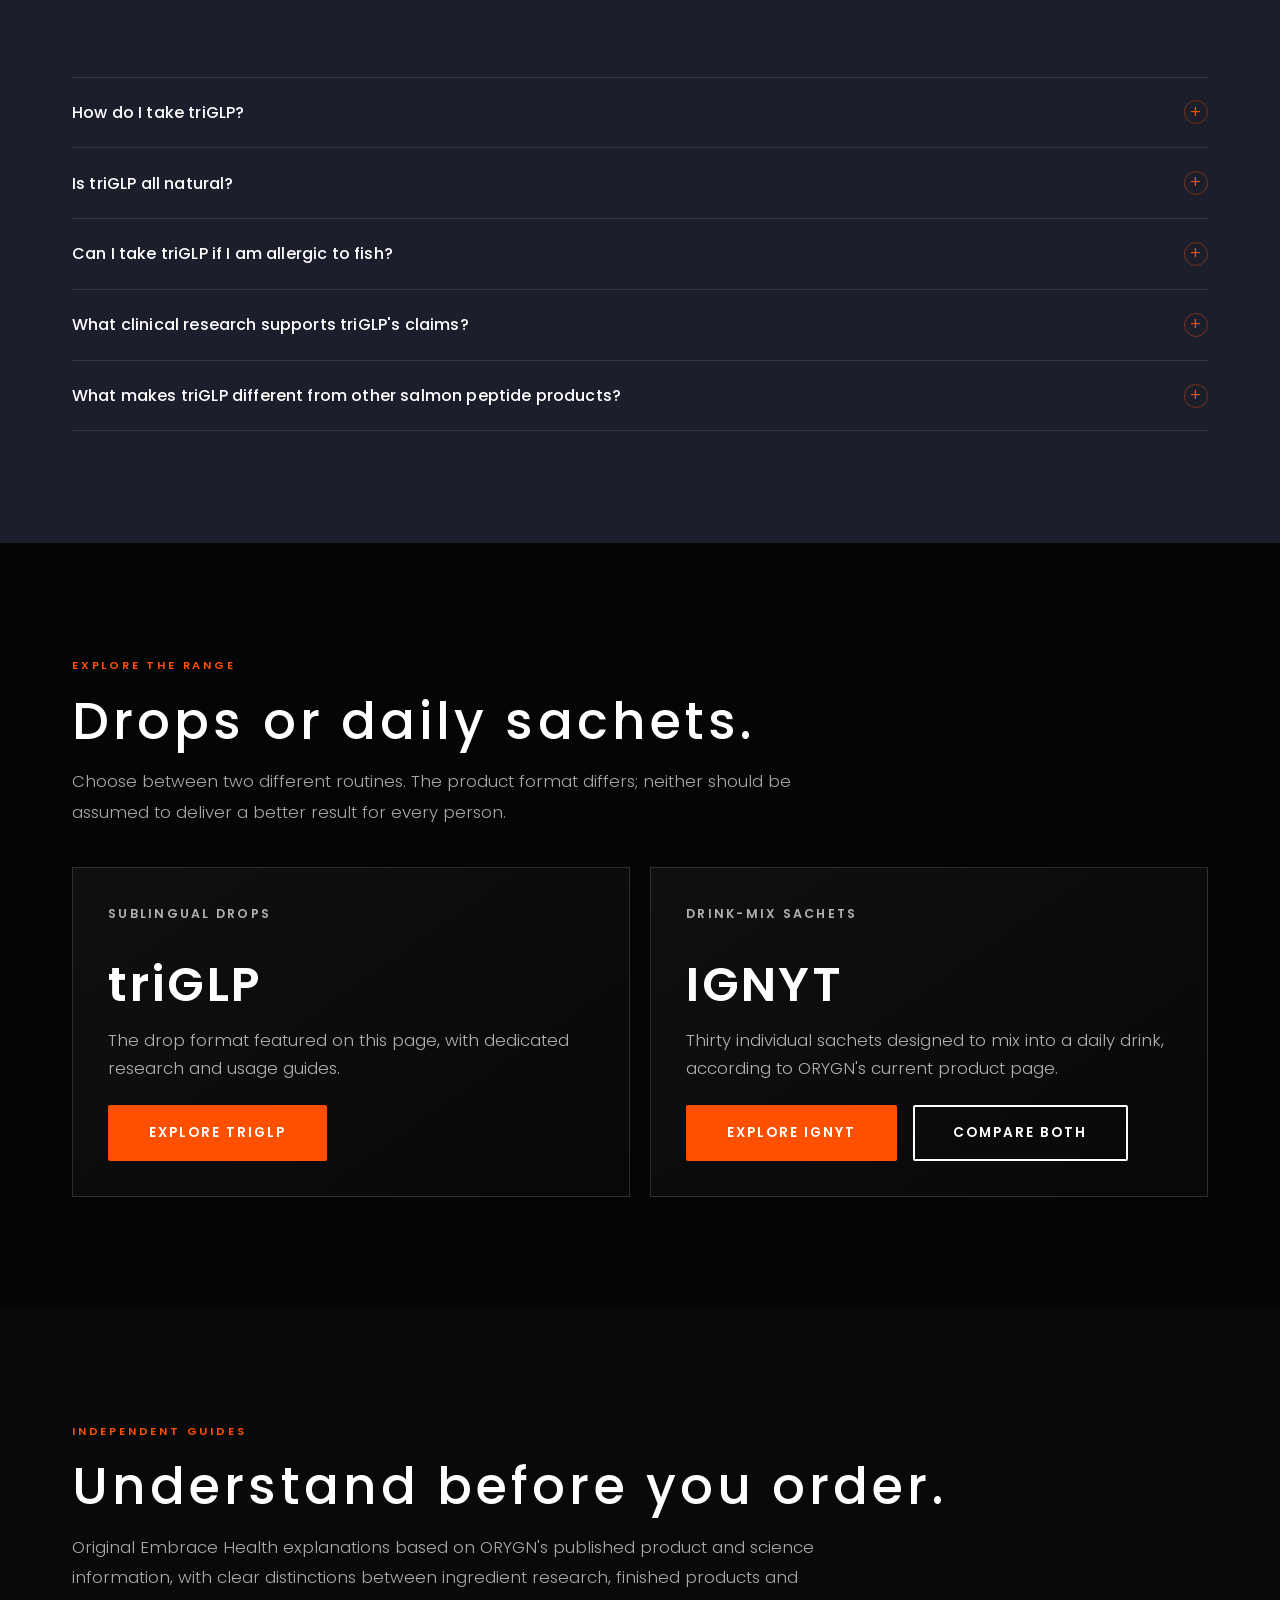
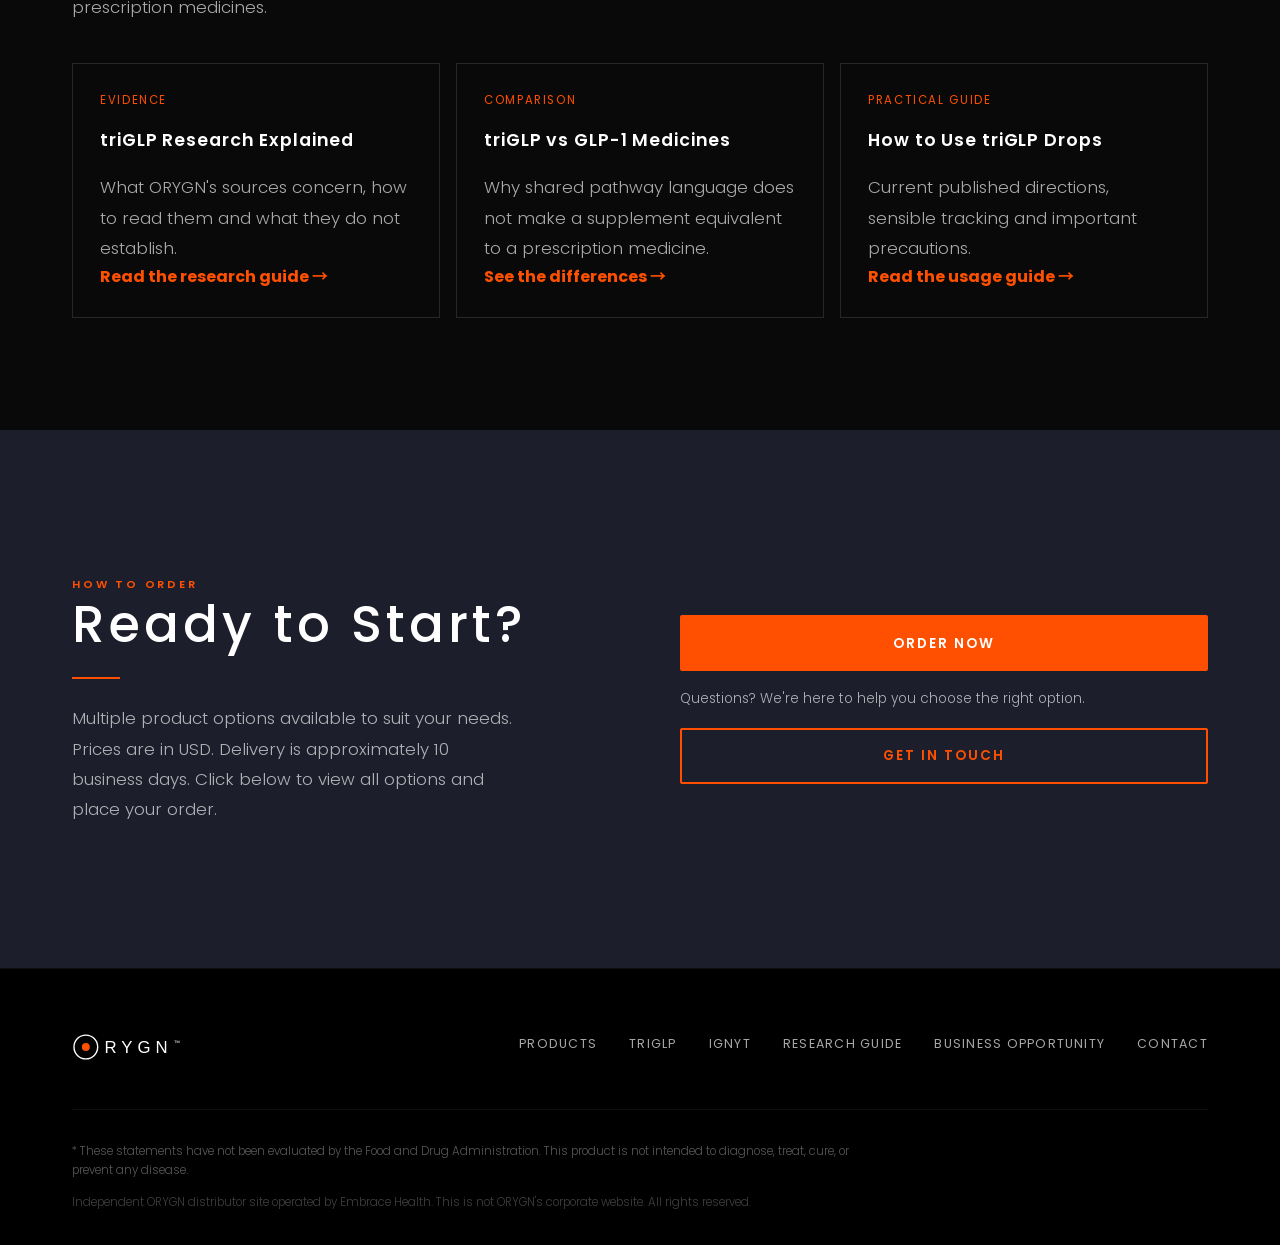
==== commit ca514238: "Standardise site navigation" ====
--- a/index.html
+++ b/index.html
@@ -48,26 +48,18 @@
   <!-- ── Navigation ── -->
   <nav class="nav" role="navigation" aria-label="Main navigation">
     <a href="index.html" class="nav-logo" aria-label="ORYGN triGLP Home">
-      <svg viewBox="0 0 320 56" xmlns="http://www.w3.org/2000/svg" role="img" aria-label="ORYGN">
-        <circle cx="28" cy="28" r="24" stroke="currentColor" stroke-width="2.8" fill="none"/>
-        <circle cx="28" cy="28" r="8" fill="#FE5000"/>
-        <text x="66" y="40" font-family="Poppins,sans-serif" font-weight="500" font-size="34" fill="currentColor" letter-spacing="10">RYGN<tspan font-size="13" letter-spacing="0" dy="-16" dx="2">™</tspan></text>
-      </svg>
+      <img src="assets/logo-orygn.svg?v=2" alt="ORYGN">
     </a>
 
     <div class="nav-links" role="list">
       <a href="products.html" role="listitem">Products</a>
       <a href="index.html" role="listitem">triGLP</a>
       <a href="ignyt.html" role="listitem">IGNYT</a>
-      <a href="#guides" role="listitem">Guides</a>
-      <a href="opportunity.html" data-i18n="nav_opportunity" role="listitem">Business</a>
+      <a href="research-guide.html" role="listitem">Guides</a>
+      <a href="opportunity.html" role="listitem">Business</a>
     </div>
 
     <div class="nav-right">
-      <div class="lang-toggle" role="group" aria-label="Language selector">
-        <button class="lang-btn active" data-lang="en" aria-label="English">EN</button>
-        <button class="lang-btn" data-lang="ko" aria-label="Korean">한국어</button>
-      </div>
       <a href="https://embracehealth.orygn.co/" target="_blank" rel="noopener" class="btn btn-primary" data-i18n="nav_order">Order Now</a>
       <button class="nav-hamburger" aria-label="Open menu" aria-expanded="false">
         <span></span><span></span><span></span>
@@ -479,11 +471,7 @@
     <div class="container">
       <div class="footer-top">
         <a href="index.html" class="footer-logo" aria-label="ORYGN triGLP Home">
-          <svg viewBox="0 0 320 56" xmlns="http://www.w3.org/2000/svg" role="img" aria-label="ORYGN">
-            <circle cx="28" cy="28" r="24" stroke="currentColor" stroke-width="2.8" fill="none"/>
-            <circle cx="28" cy="28" r="8" fill="#FE5000"/>
-            <text x="66" y="40" font-family="Poppins,sans-serif" font-weight="500" font-size="34" fill="currentColor" letter-spacing="10">RYGN<tspan font-size="13" letter-spacing="0" dy="-16" dx="2">™</tspan></text>
-          </svg>
+          <img src="assets/logo-orygn.svg?v=2" alt="ORYGN">
         </a>
         <nav class="footer-links" aria-label="Footer navigation">
           <a href="products.html">Products</a>
--- a/css/styles.css
+++ b/css/styles.css
@@ -175,11 +175,18 @@
 .nav-logo {
   display: flex;
   align-items: center;
+  flex: 0 0 160px;
+  width: 160px;
   gap: 1rem;
 }
 
-.nav-logo svg {
+.nav-logo svg,
+.nav-logo img {
+  display: block;
+  width: 160px;
   height: 28px;
+  object-fit: contain;
+  object-position: left center;
   color: var(--white);
 }
 
@@ -591,7 +598,20 @@
   flex-wrap: wrap;
 }
 
-.footer-logo svg { height: 24px; color: var(--white); }
+.footer-logo svg,
+.footer-logo img {
+  display: block;
+  width: 160px;
+  height: 28px;
+  object-fit: contain;
+  object-position: left center;
+  color: var(--white);
+}
+
+.footer-logo {
+  flex: 0 0 160px;
+  width: 160px;
+}
 
 .footer-links {
   display: flex;
@@ -1305,6 +1325,27 @@
 
   .nav-links { display: none; }
   .nav-hamburger { display: flex; }
+
+  .nav-right {
+    position: relative;
+    z-index: 100;
+  }
+
+  .nav-links.open + .nav-right .btn {
+    visibility: hidden;
+  }
+
+  .nav-links.open + .nav-right .nav-hamburger span:nth-child(1) {
+    transform: translateY(7px) rotate(45deg);
+  }
+
+  .nav-links.open + .nav-right .nav-hamburger span:nth-child(2) {
+    opacity: 0;
+  }
+
+  .nav-links.open + .nav-right .nav-hamburger span:nth-child(3) {
+    transform: translateY(-7px) rotate(-45deg);
+  }
 
   .nav-links.open {
     display: flex;
--- a/css/guides.css
+++ b/css/guides.css
@@ -1,5 +1,4 @@
 .guide-page { background: #050505; color: var(--white); }
-.guide-page .nav-logo img, .guide-page .footer-logo img { display: block; width: 190px; max-width: 100%; height: auto; filter: brightness(0) invert(1); }
 .guide-hero { padding: 10rem 0 5rem; background: radial-gradient(circle at 80% 20%, rgba(254,80,0,.16), transparent 32%), #050505; }
 .guide-hero .container, .guide-main .container { max-width: 980px; }
 .guide-kicker { color: var(--orange); font-size: .78rem; font-weight: 600; letter-spacing: .18em; text-transform: uppercase; margin-bottom: 1rem; }
@@ -50,11 +49,51 @@
 .product-family-card h3 { font-size: clamp(2rem, 4vw, 3rem); }
 .product-family-card p { color: rgba(255,255,255,.68); line-height: 1.7; }
 .product-family-card .guide-cta { margin-top: auto; }
+.product-family-card .guide-cta .btn { min-width: 205px; text-align: center; }
+.product-card-media { display: grid; place-items: center; height: 230px; margin: -1rem -1rem 1.5rem; overflow: hidden; background: radial-gradient(circle, rgba(254,80,0,.12), transparent 62%); }
+.product-card-media img { width: 100%; height: 100%; object-fit: contain; }
+.ignyt-hero-media { position: relative; display: grid; place-items: center; min-height: 560px; background: radial-gradient(circle, rgba(254,80,0,.18), transparent 60%); }
+.ignyt-hero-media img { width: 100%; max-height: 590px; object-fit: contain; filter: drop-shadow(0 30px 35px rgba(0,0,0,.45)); }
+.ignyt-fact-row { display: grid; grid-template-columns: repeat(3, 1fr); gap: 1rem; margin-top: 2rem; }
+.ignyt-fact { padding: 1.4rem; border: 1px solid rgba(255,255,255,.12); background: rgba(255,255,255,.025); }
+.ignyt-fact strong { display: block; color: var(--orange); font-size: 1.4rem; margin-bottom: .45rem; }
+.ignyt-fact span { color: rgba(255,255,255,.66); line-height: 1.55; }
+.ignyt-split { display: grid; grid-template-columns: .8fr 1.2fr; gap: 3.5rem; align-items: center; }
+.ignyt-label-image { width: 100%; max-height: 620px; object-fit: contain; }
+.use-steps { display: grid; grid-template-columns: repeat(3, 1fr); gap: 1rem; margin-top: 2rem; }
+.use-step { padding: 1.6rem; border-top: 3px solid var(--orange); background: rgba(255,255,255,.035); }
+.use-step span { color: var(--orange); font-weight: 700; letter-spacing: .12em; }
+.use-step h3 { margin: .8rem 0 .5rem; }
+.use-step p { margin: 0; }
+.ignyt-page .product-hero .container, .ignyt-page .guide-main .container { max-width: 1120px; }
+.ignyt-page .guide-section { padding: 5rem 0; }
+.ignyt-panel { margin: 1.25rem 0; padding: 3.5rem !important; border: 1px solid rgba(255,255,255,.11); background: linear-gradient(145deg, rgba(255,255,255,.045), rgba(255,255,255,.012)); }
+.ignyt-panel--warm { background: radial-gradient(circle at 12% 12%, rgba(254,80,0,.14), transparent 38%), rgba(255,255,255,.02); }
+.ignyt-evidence-layout { display: grid; grid-template-columns: .75fr 1.25fr; gap: 3.5rem; align-items: center; }
+.pathway-visual { display: grid; gap: 1rem; }
+.pathway-node { position: relative; display: flex; align-items: center; gap: 1rem; min-height: 92px; padding: 1.2rem; border: 1px solid rgba(255,255,255,.13); background: #080808; }
+.pathway-node::before { content: ''; width: 46px; height: 46px; flex: 0 0 46px; border: 2px solid var(--orange); border-radius: 50%; box-shadow: inset 0 0 0 10px #080808, inset 0 0 0 12px rgba(254,80,0,.35); }
+.pathway-node strong { display: block; font-size: 1.05rem; }
+.pathway-node span { display: block; margin-top: .2rem; color: rgba(255,255,255,.56); font-size: .82rem; }
+.format-visual-grid { display: grid; grid-template-columns: repeat(2,1fr); gap: 1rem; margin-top: 2rem; }
+.format-visual-card { display: grid; grid-template-columns: 120px 1fr; gap: 1.5rem; align-items: center; padding: 1.4rem; border: 1px solid rgba(255,255,255,.13); background: #080808; }
+.format-visual-card img { width: 120px; height: 150px; object-fit: contain; }
+.format-visual-card h3 { margin: 0 0 .5rem; }
+.format-visual-card p { margin: 0; color: rgba(255,255,255,.65); line-height: 1.6; }
+.safety-grid { display: grid; grid-template-columns: repeat(2,1fr); gap: 1rem; margin-top: 2rem; }
+.safety-item { padding: 1.35rem 1.5rem; border-left: 3px solid var(--orange); background: rgba(255,255,255,.035); color: rgba(255,255,255,.72); line-height: 1.65; }
 @media (max-width: 768px) {
   .guide-hero { padding: 8rem 0 4rem; }
   .guide-grid, .resource-grid { grid-template-columns: 1fr; }
   .resource-card { min-height: 210px; }
-  .product-hero-grid, .product-family-grid { grid-template-columns: 1fr; }
+  .product-hero-grid, .product-family-grid, .ignyt-split, .ignyt-fact-row, .use-steps, .ignyt-evidence-layout, .format-visual-grid, .safety-grid { grid-template-columns: 1fr; }
   .product-hero-grid { gap: 2.5rem; }
   .product-family-card { min-height: 280px; }
+  .product-card-media { height: 190px; }
+  .ignyt-hero-media { min-height: 390px; }
+  .ignyt-split { gap: 2rem; }
+  .ignyt-panel { padding: 2rem !important; margin: .75rem 0; }
+  .ignyt-page .guide-section { padding: 3.5rem 0; }
+  .format-visual-card { grid-template-columns: 86px 1fr; }
+  .format-visual-card img { width: 86px; height: 115px; }
 }
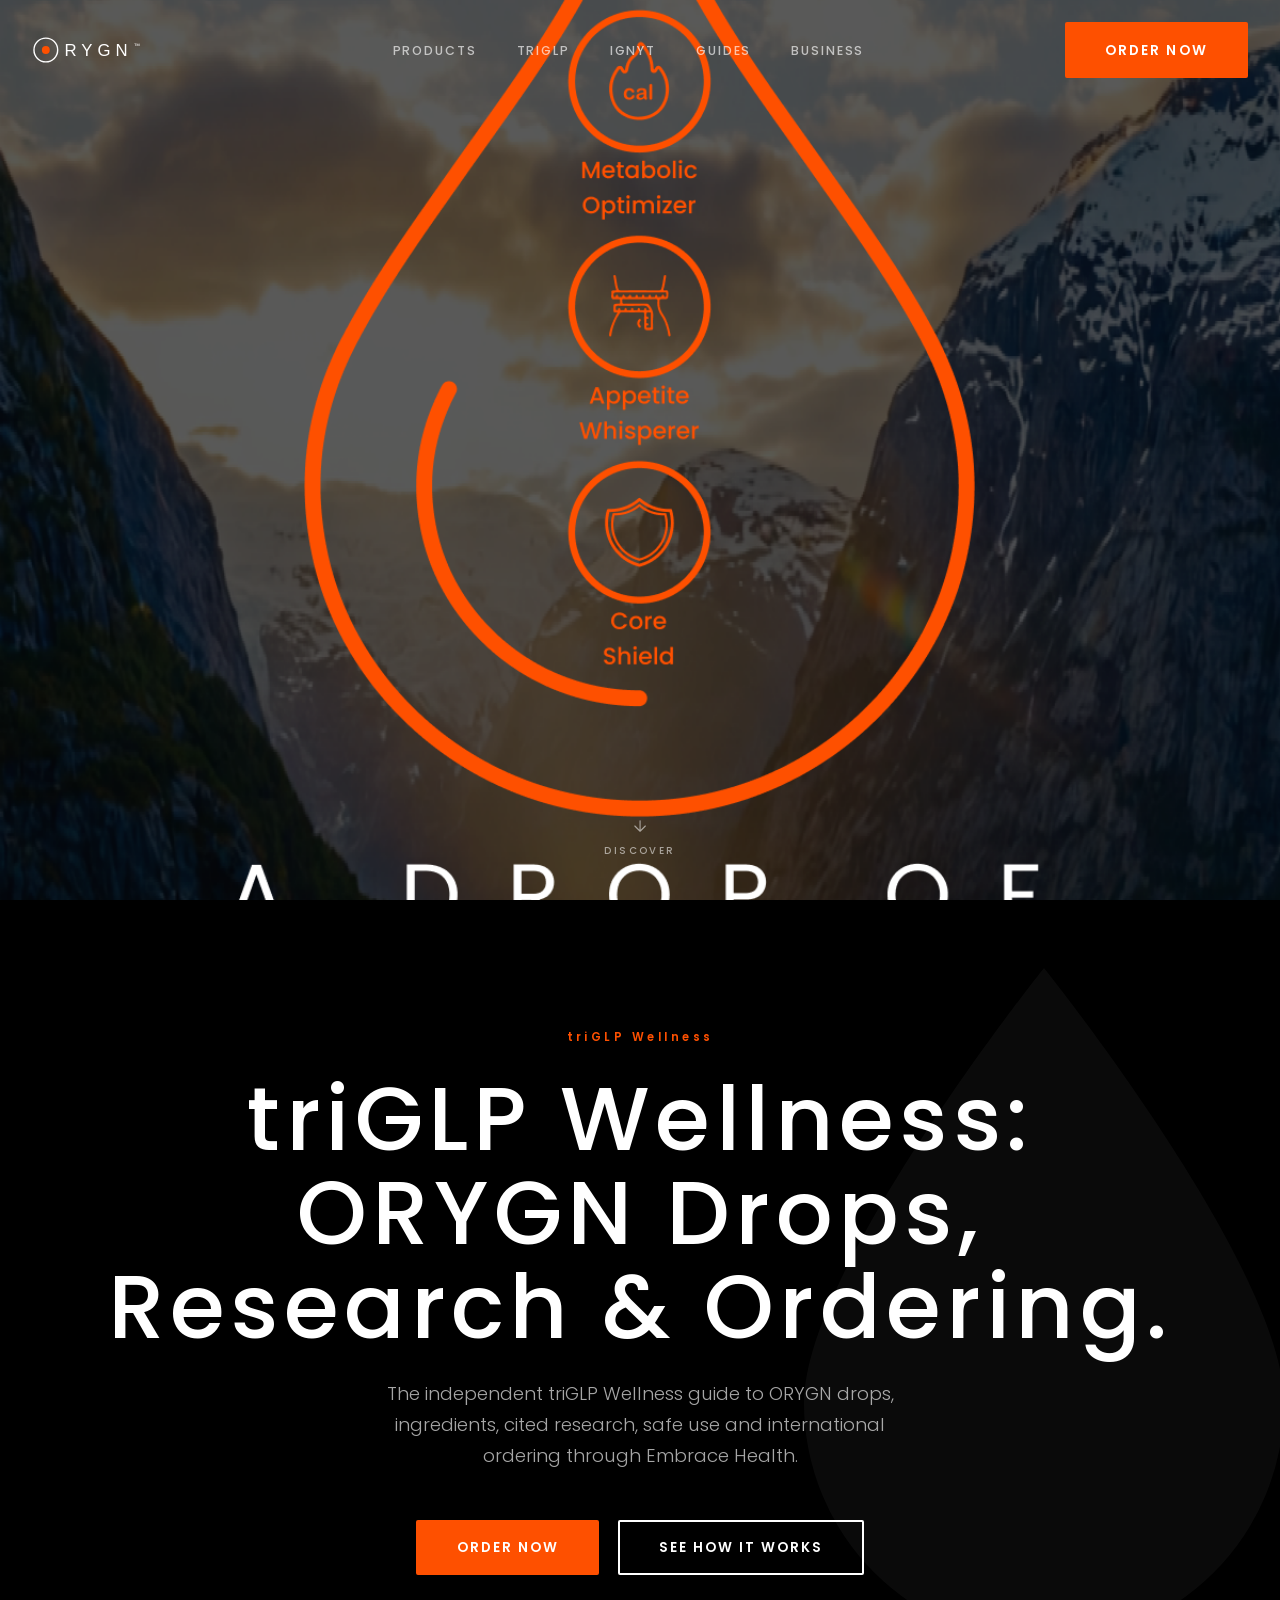
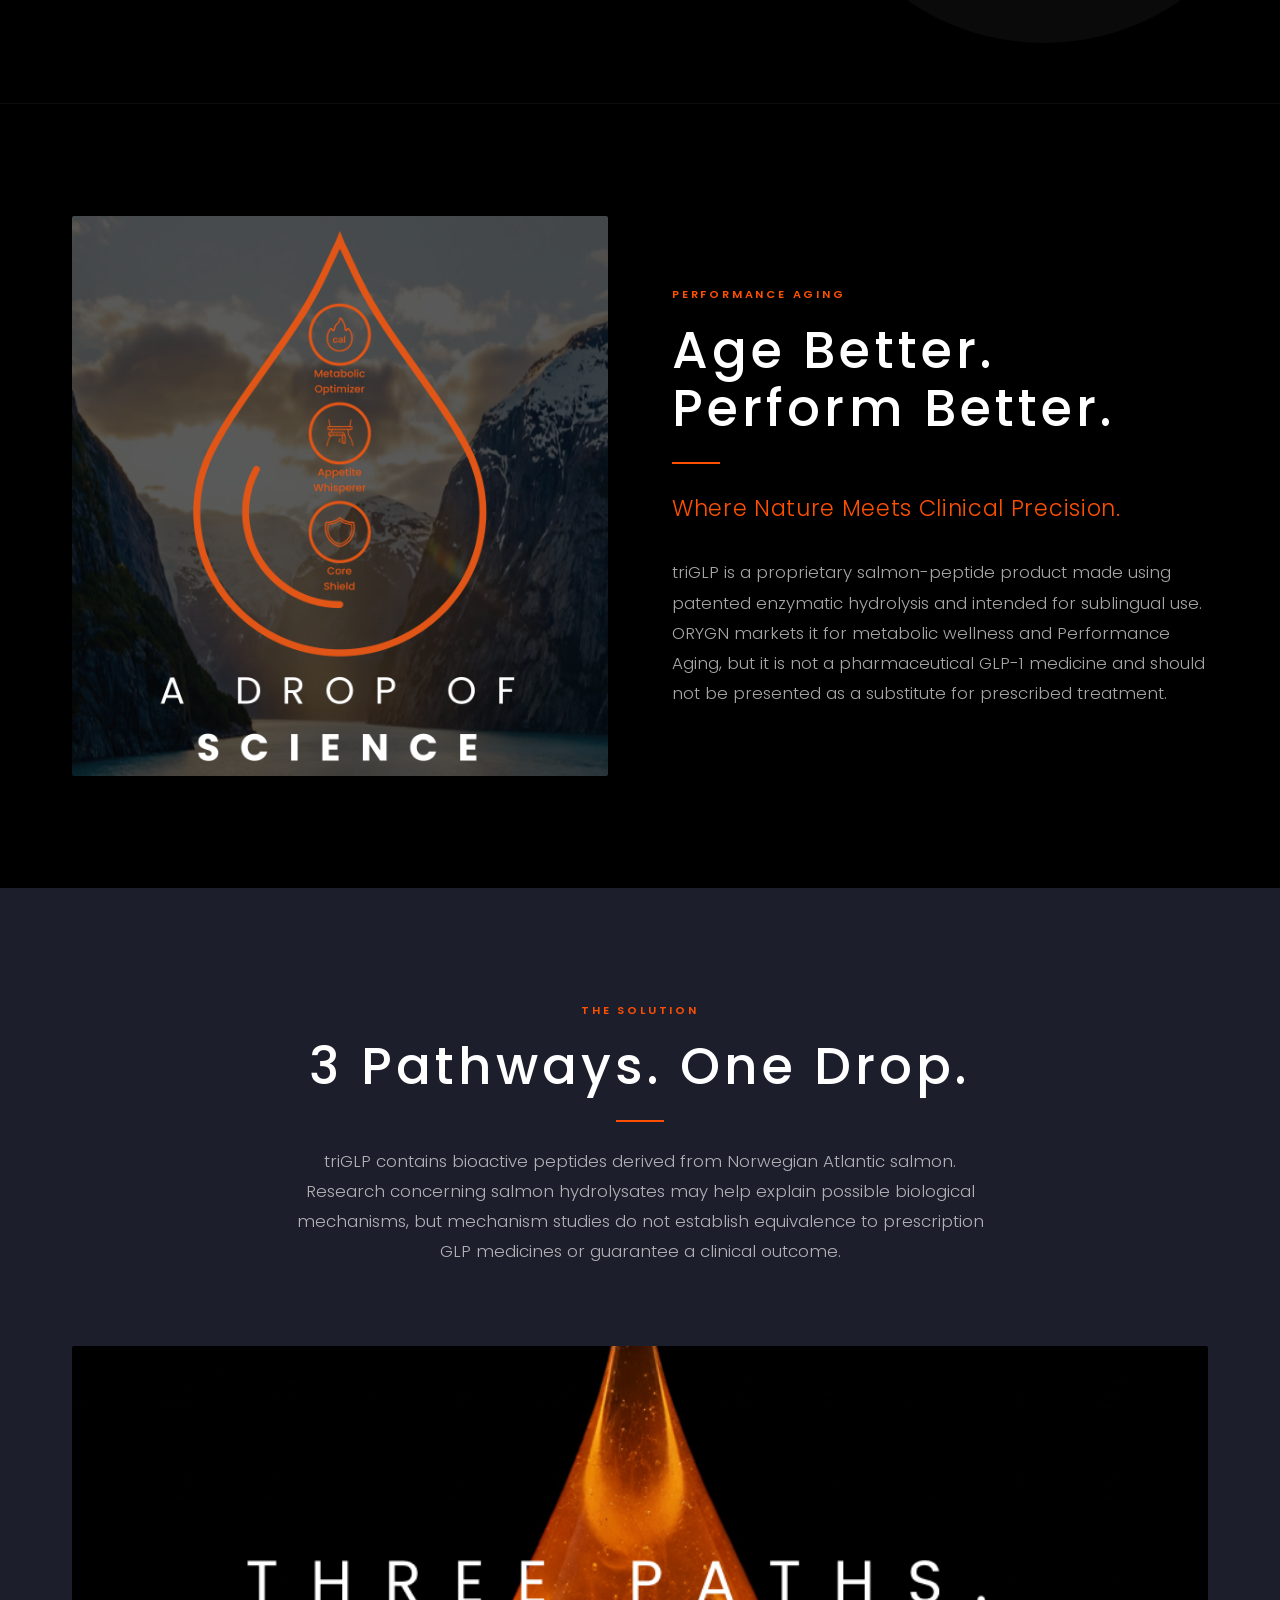
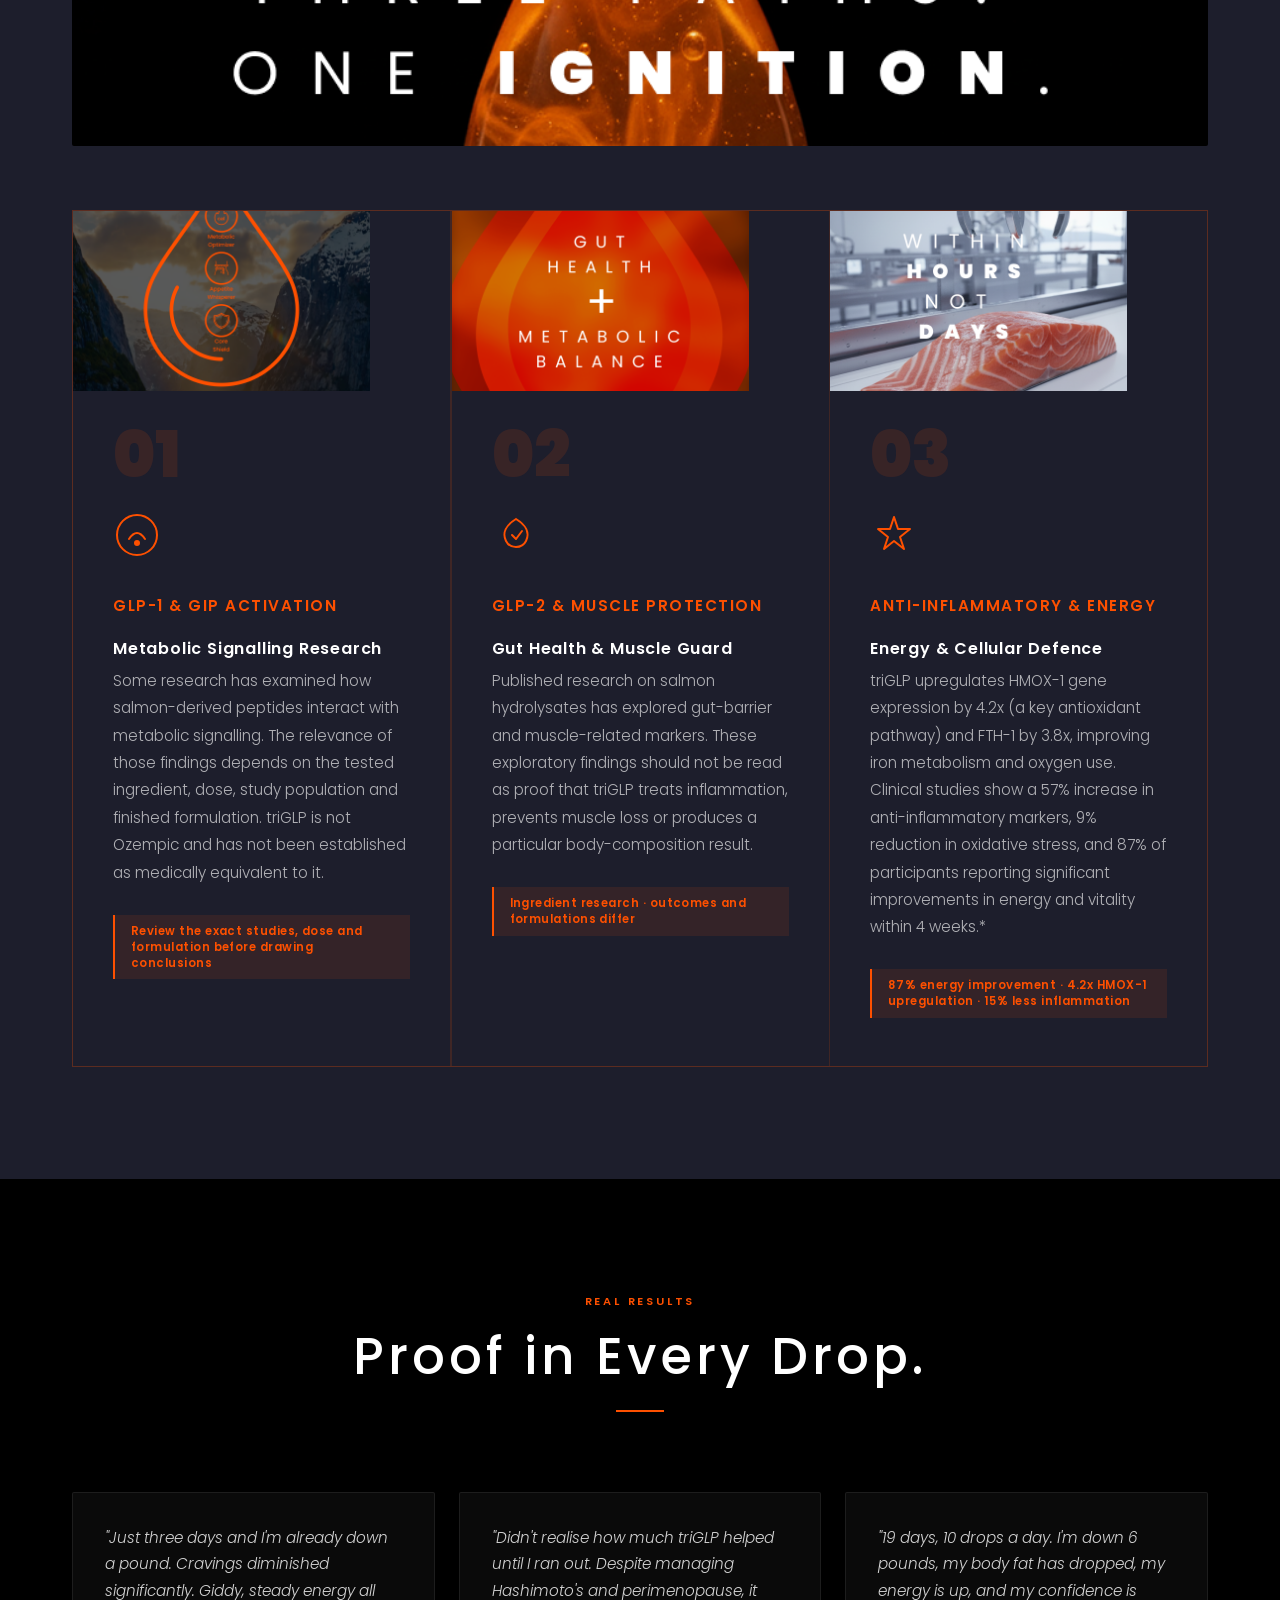
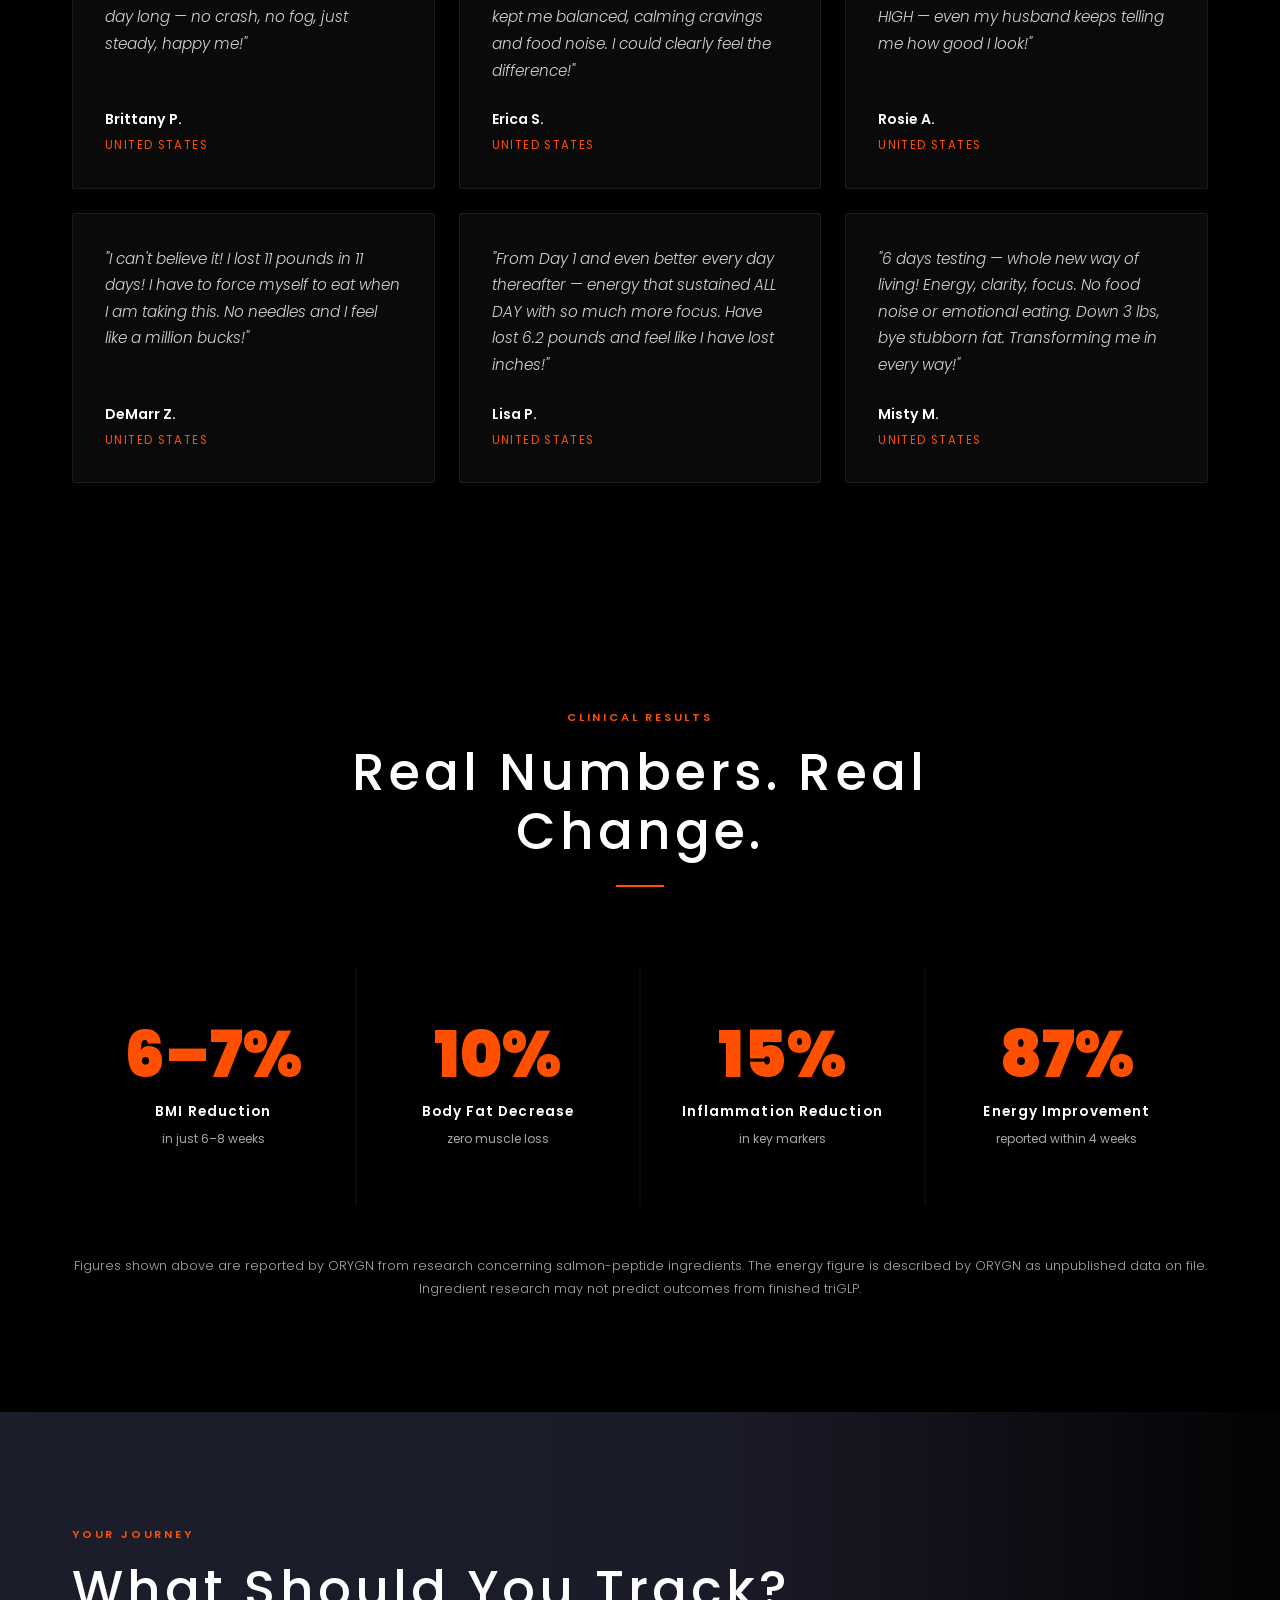
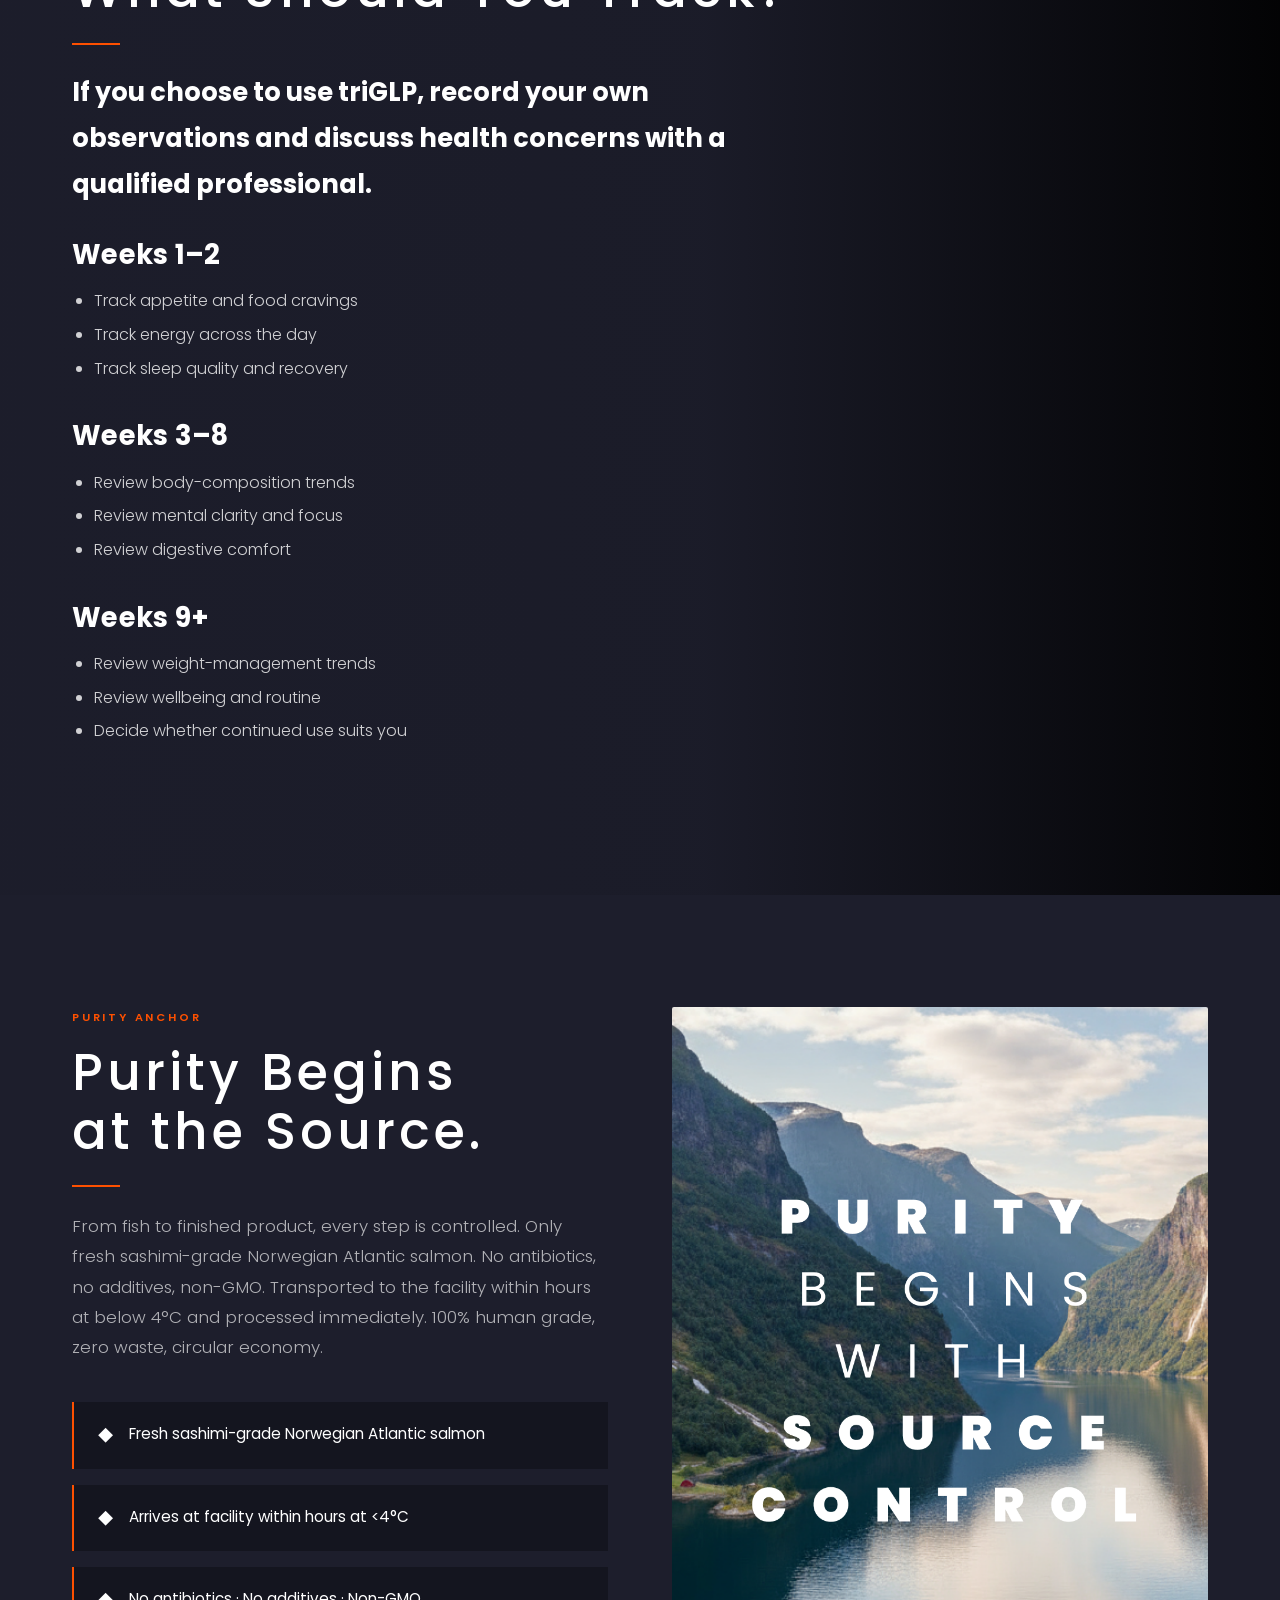
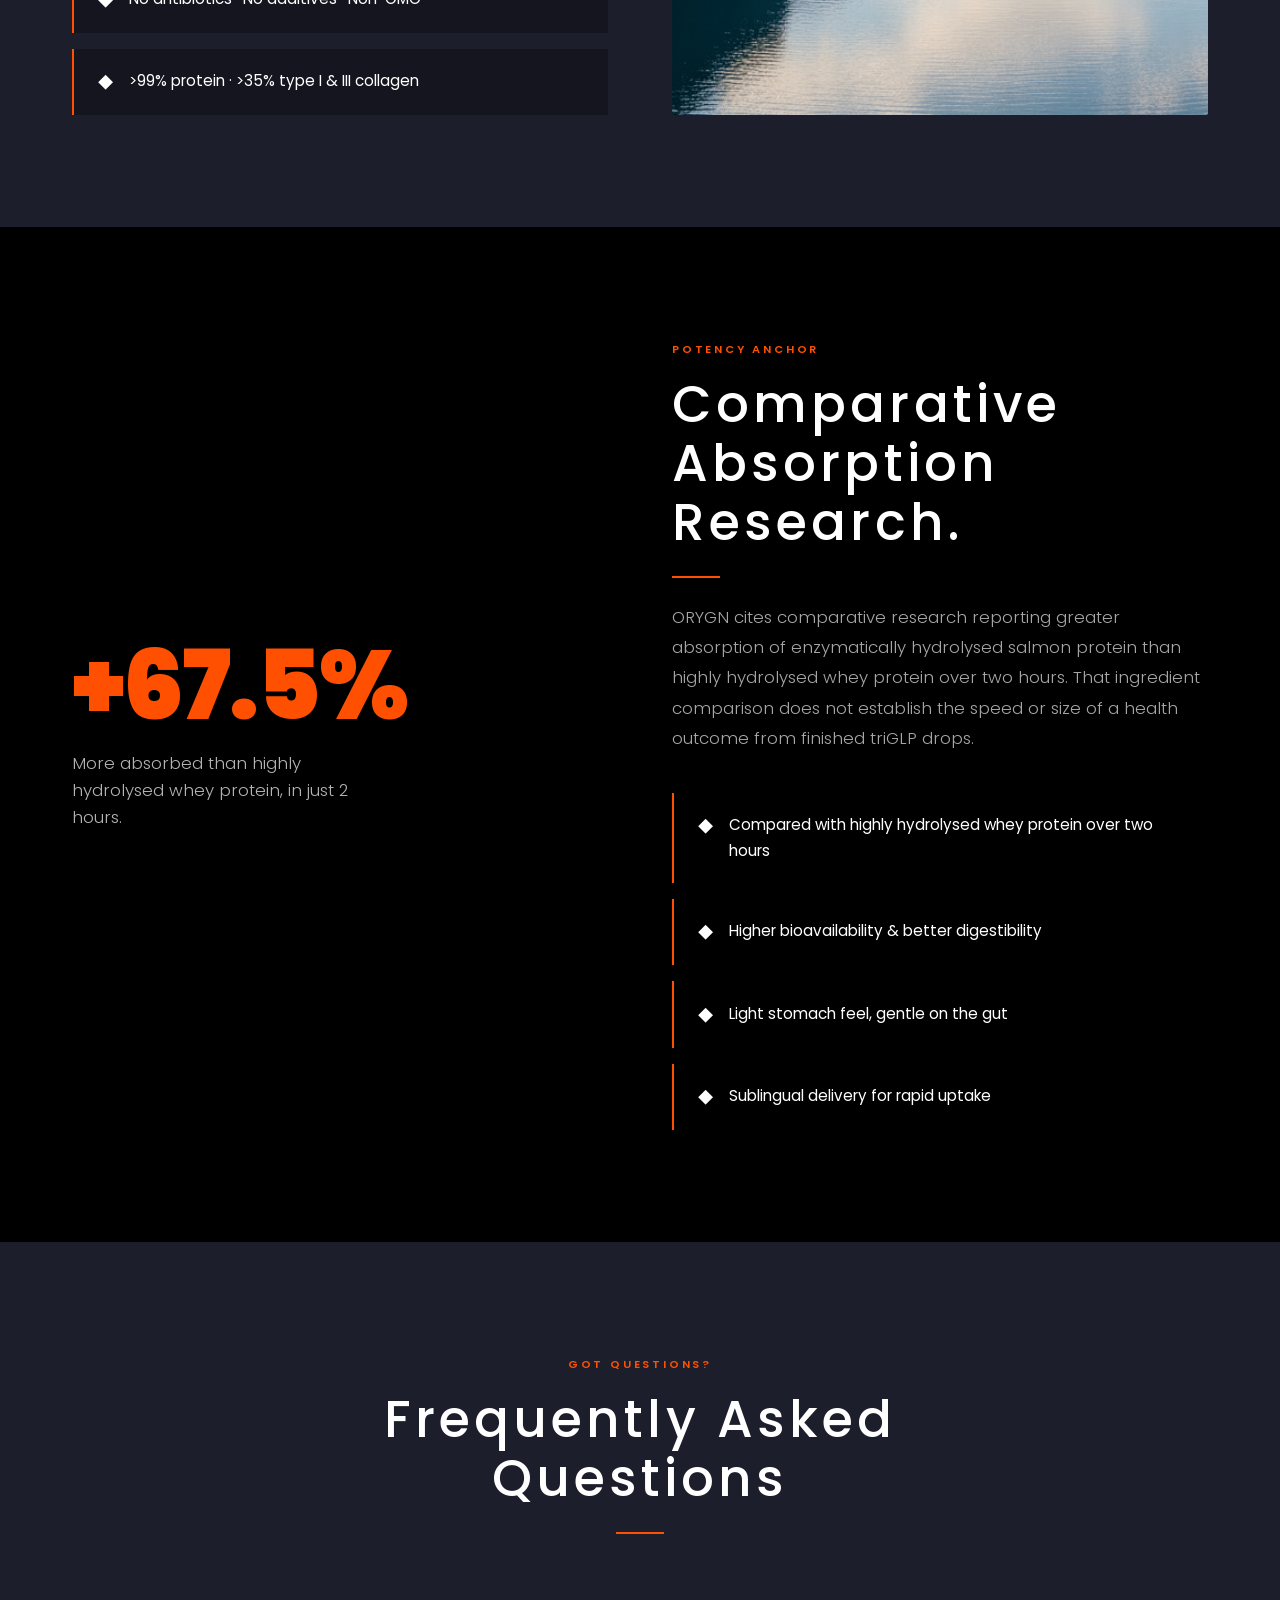
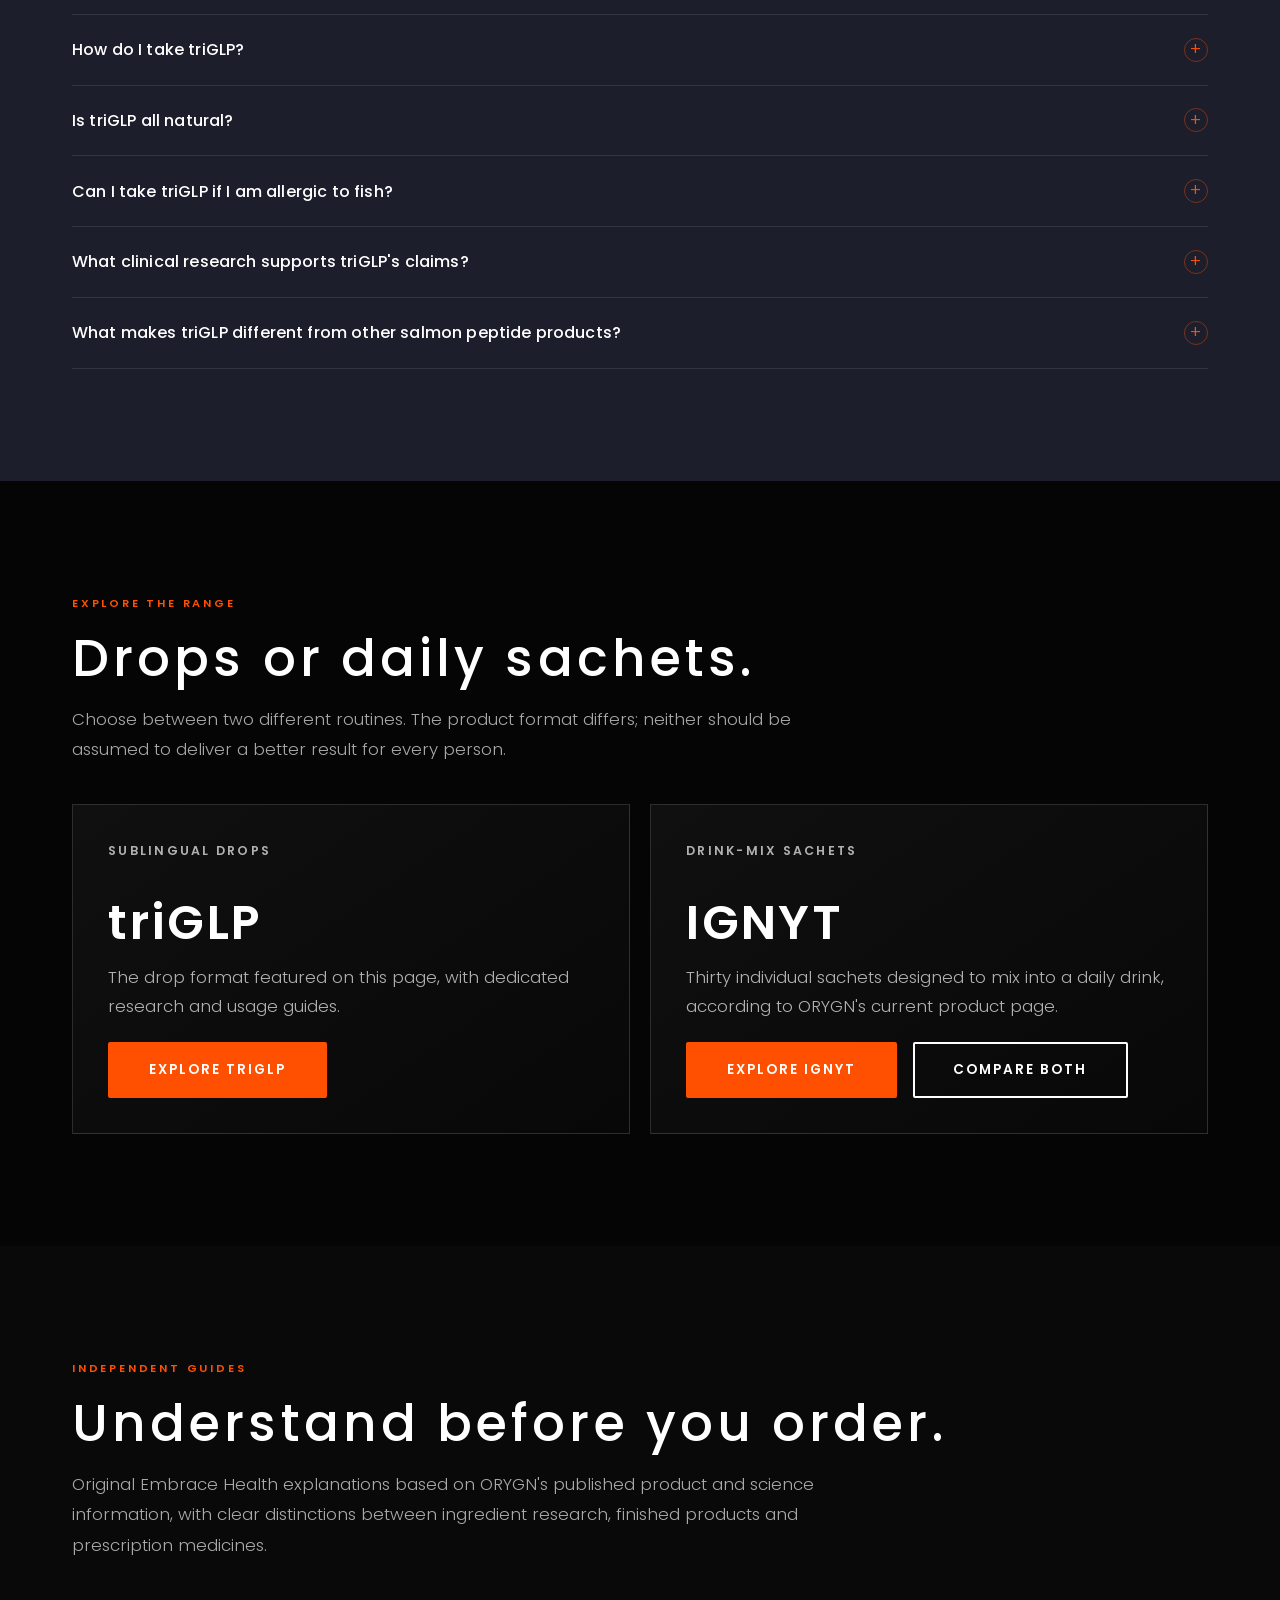
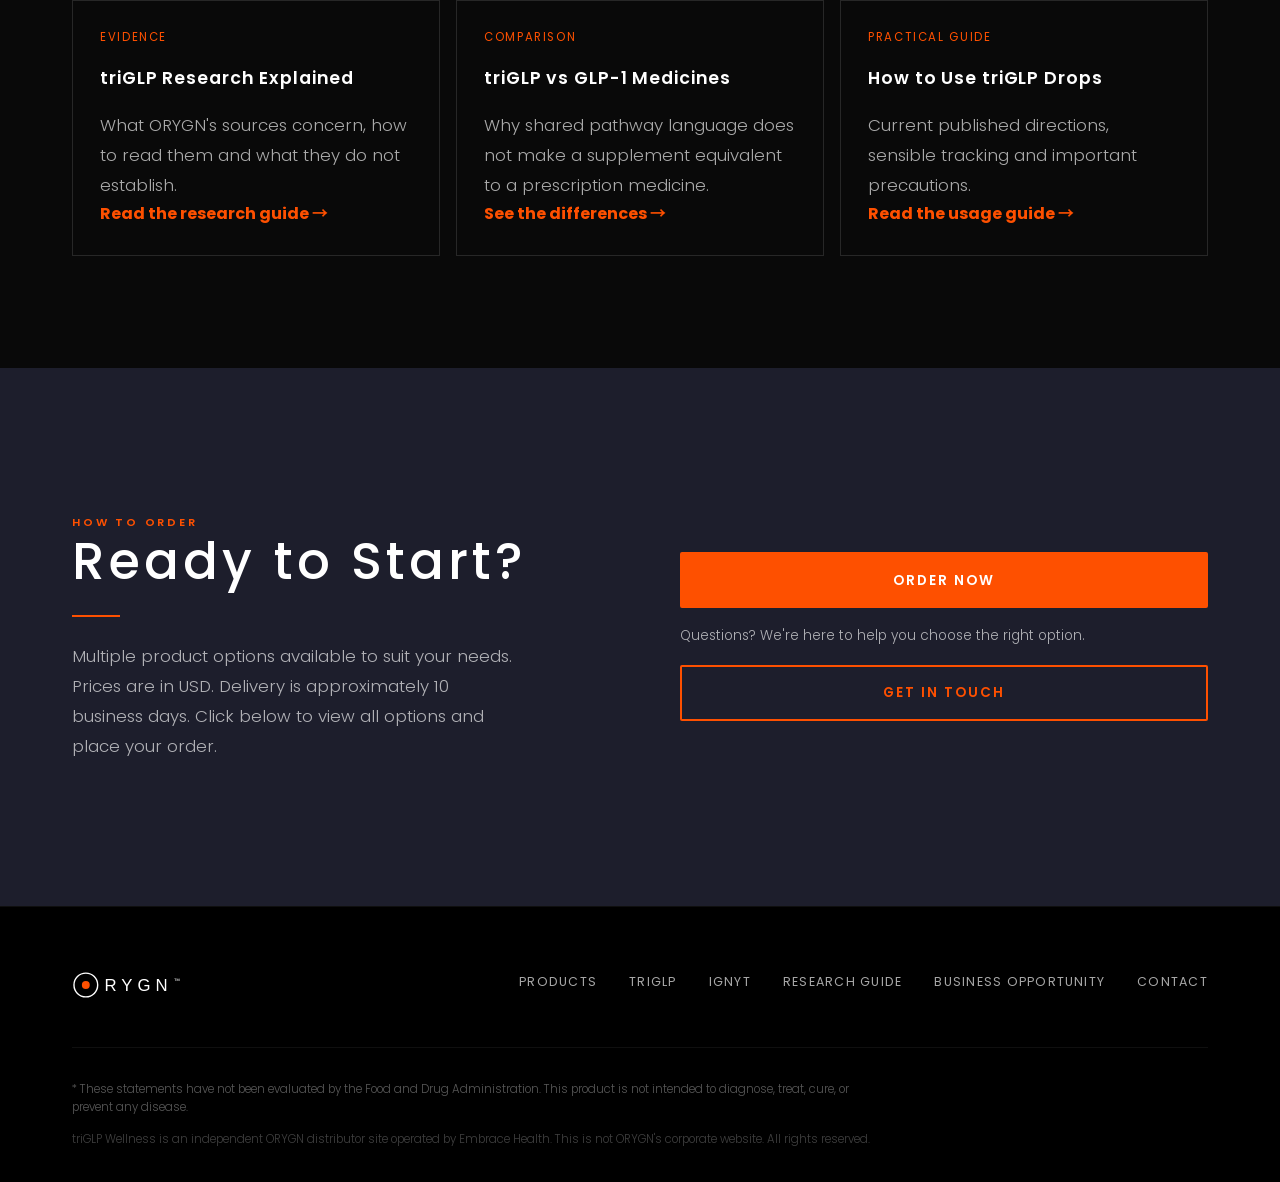
==== commit ed20438f: "Strengthen triGLP Wellness brand search signals" ====
--- a/index.html
+++ b/index.html
@@ -3,8 +3,8 @@
 <head>
   <meta charset="UTF-8">
   <meta name="viewport" content="width=device-width, initial-scale=1.0">
-  <title>ORYGN triGLP™ | Salmon Peptide Drops, Ingredients &amp; Research</title>
-  <meta name="description" content="Independent guide to ORYGN triGLP salmon peptide drops: ingredients, intended use, research context, allergy information and international ordering. Not a prescription GLP-1 medicine.">
+  <title>triGLP Wellness | ORYGN triGLP Drops, Research &amp; Ordering</title>
+  <meta name="description" content="triGLP Wellness is an independent guide to ORYGN triGLP drops, ingredients, research, safe-use information and international ordering through Embrace Health.">
   <meta name="author" content="Embrace Health">
   <meta name="robots" content="index, follow">
   <link rel="canonical" href="https://triglpwellness.com/">
@@ -15,28 +15,53 @@
   <!-- Open Graph / Social Media -->
   <meta property="og:type" content="website">
   <meta property="og:url" content="https://triglpwellness.com/">
-  <meta property="og:title" content="ORYGN triGLP™ | Salmon Peptide Drops &amp; Research Guide">
-  <meta property="og:description" content="An independent guide to triGLP ingredients, intended use, research context, safety information and international ordering.">
+  <meta property="og:site_name" content="triGLP Wellness">
+  <meta property="og:title" content="triGLP Wellness | ORYGN triGLP Drops &amp; Research">
+  <meta property="og:description" content="Independent triGLP Wellness guide covering ORYGN triGLP drops, ingredients, research, safe use and international ordering.">
   <meta property="og:image" content="https://triglpwellness.com/images/Purity%20Matters.png">
 
   <!-- Twitter Card -->
   <meta name="twitter:card" content="summary_large_image">
-  <meta name="twitter:title" content="ORYGN triGLP™ | Salmon Peptide Guide">
-  <meta name="twitter:description" content="Review triGLP ingredients, research context and safety information.">
+  <meta name="twitter:title" content="triGLP Wellness | ORYGN triGLP Guide">
+  <meta name="twitter:description" content="Review ORYGN triGLP drops, ingredients, research, safe-use information and ordering.">
 
   <!-- Structured Data (JSON-LD) -->
   <script type="application/ld+json">
   {
-    "@context": "https://schema.org/",
-    "@type": "Product",
-    "name": "triGLP™",
-    "description": "ORYGN triGLP sublingual drops containing bioactive peptides derived from Norwegian Atlantic salmon",
-    "brand": {
-      "@type": "Brand",
-      "name": "ORYGN"
-    },
-    "image": "https://triglpwellness.com/images/Purity%20Matters.png",
-    "url": "https://triglpwellness.com/"
+    "@context": "https://schema.org",
+    "@graph": [
+      {
+        "@type": "WebSite",
+        "@id": "https://triglpwellness.com/#website",
+        "url": "https://triglpwellness.com/",
+        "name": "triGLP Wellness",
+        "alternateName": ["triGLPWellness", "triGLP Wellness by Embrace Health"],
+        "description": "Independent ORYGN triGLP product, research, safe-use and ordering guide.",
+        "publisher": { "@id": "https://triglpwellness.com/#organization" },
+        "inLanguage": "en-NZ"
+      },
+      {
+        "@type": "Organization",
+        "@id": "https://triglpwellness.com/#organization",
+        "name": "triGLP Wellness",
+        "alternateName": "Embrace Health triGLP Wellness",
+        "url": "https://triglpwellness.com/",
+        "email": "renee@embracehealth.co.nz",
+        "logo": "https://triglpwellness.com/favicon.svg",
+        "sameAs": ["https://www.embracehealth.co.nz/"]
+      },
+      {
+        "@type": "WebPage",
+        "@id": "https://triglpwellness.com/#webpage",
+        "url": "https://triglpwellness.com/",
+        "name": "triGLP Wellness | ORYGN triGLP Drops, Research & Ordering",
+        "description": "Independent guide to ORYGN triGLP drops, ingredients, research, safe-use information and international ordering.",
+        "isPartOf": { "@id": "https://triglpwellness.com/#website" },
+        "about": { "@type": "Product", "name": "ORYGN triGLP" },
+        "primaryImageOfPage": { "@type": "ImageObject", "url": "https://triglpwellness.com/images/Purity%20Matters.png" },
+        "inLanguage": "en-NZ"
+      }
+    ]
   }
   </script>
 
@@ -89,13 +114,13 @@
       </svg>
     </div>
     <div class="container">
-      <div class="hero-eyebrow fade-up" data-i18n="hero_eyebrow">ORYGN triGLP™</div>
+      <div class="hero-eyebrow fade-up" data-i18n="hero_eyebrow">triGLP Wellness</div>
       <h1 class="fade-up">
-        <span data-i18n="hero_h1a">ORYGN triGLP Salmon Peptides.</span>
-        <span data-i18n="hero_h1b">Ingredients, Research &amp; Ordering.</span>
+        <span data-i18n="hero_h1a">triGLP Wellness:</span>
+        <span data-i18n="hero_h1b">ORYGN Drops, Research &amp; Ordering.</span>
       </h1>
       <p class="hero-sub fade-up" data-i18n="hero_sub">
-        Understand the ingredients, cited research, intended use and important limits before ordering triGLP drops.
+        The independent triGLP Wellness guide to ORYGN drops, ingredients, cited research, safe use and international ordering through Embrace Health.
       </p>
       <div class="hero-ctas fade-up">
         <a href="https://embracehealth.orygn.co/" target="_blank" rel="noopener"
@@ -486,7 +511,7 @@
         <p class="footer-disclaimer" data-i18n="footer_disclaimer">
           * These statements have not been evaluated by the Food and Drug Administration. This product is not intended to diagnose, treat, cure, or prevent any disease.
         </p>
-        <p class="footer-rights" data-i18n="footer_rights">Independent ORYGN distributor site operated by Embrace Health. This is not ORYGN's corporate website. All rights reserved.</p>
+        <p class="footer-rights" data-i18n="footer_rights">triGLP Wellness is an independent ORYGN distributor site operated by Embrace Health. This is not ORYGN's corporate website. All rights reserved.</p>
       </div>
     </div>
   </footer>
--- a/css/styles.css
+++ b/css/styles.css
@@ -277,7 +277,8 @@
   inset: 0;
   z-index: 0;
 }
-.hero-video-wrap video {
+.hero-video-wrap video,
+.hero-video-wrap img {
   width: 100%;
   height: 100%;
   object-fit: cover;
@@ -650,6 +651,16 @@
 /* ── Opportunity page specific ────────────────── */
 .hero-opportunity {
   background: radial-gradient(ellipse at 60% 50%, rgba(254,80,0,0.08) 0%, transparent 70%);
+}
+
+.hero-opportunity .hero-video {
+  opacity: 1;
+}
+
+.hero-opportunity .hero-video-wrap::after {
+  background:
+    linear-gradient(to right, rgba(0,0,0,0.78) 0%, rgba(0,0,0,0.38) 52%, rgba(0,0,0,0.12) 100%),
+    linear-gradient(to bottom, rgba(0,0,0,0.08) 0%, rgba(0,0,0,0.48) 100%);
 }
 
 .market-stats {
@@ -1358,6 +1369,7 @@
     gap: 2.5rem;
     z-index: 99;
   }
+
   .nav-links.open a {
     font-size: 1.1rem;
     color: var(--white);
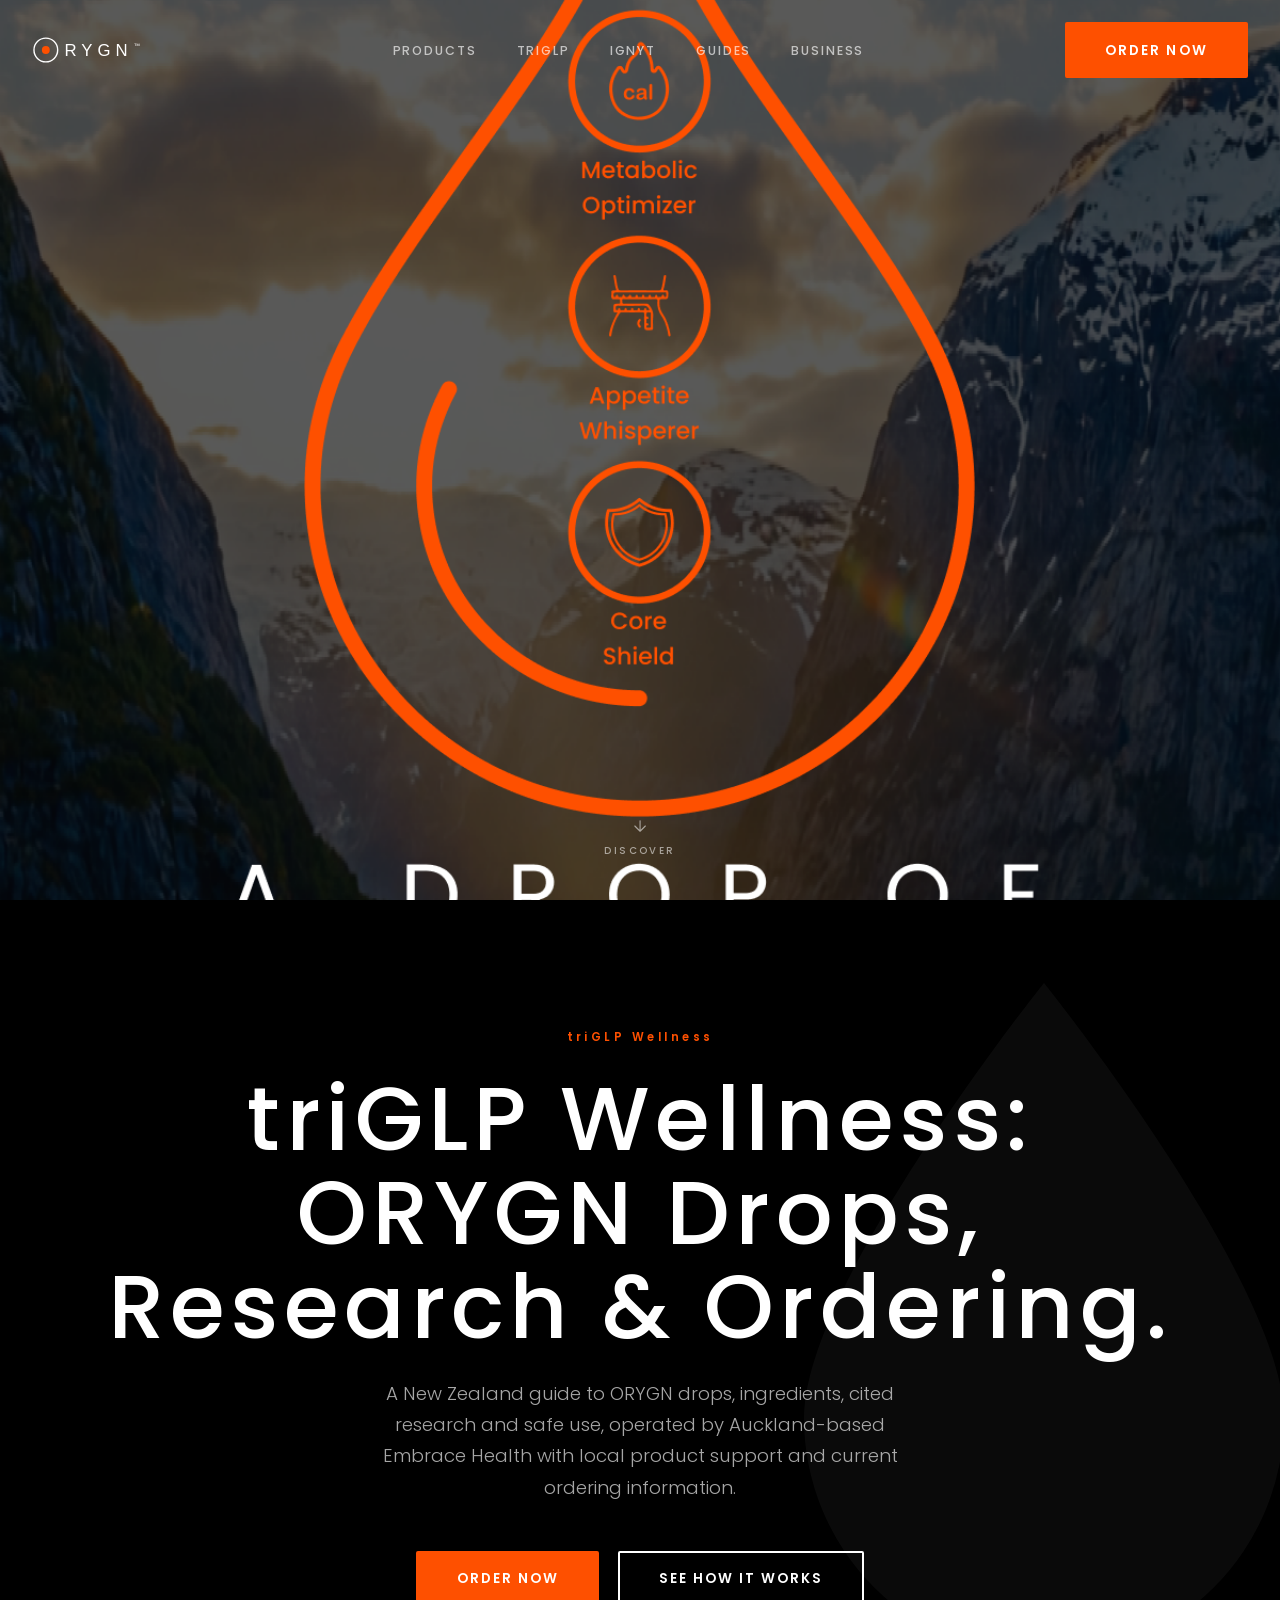
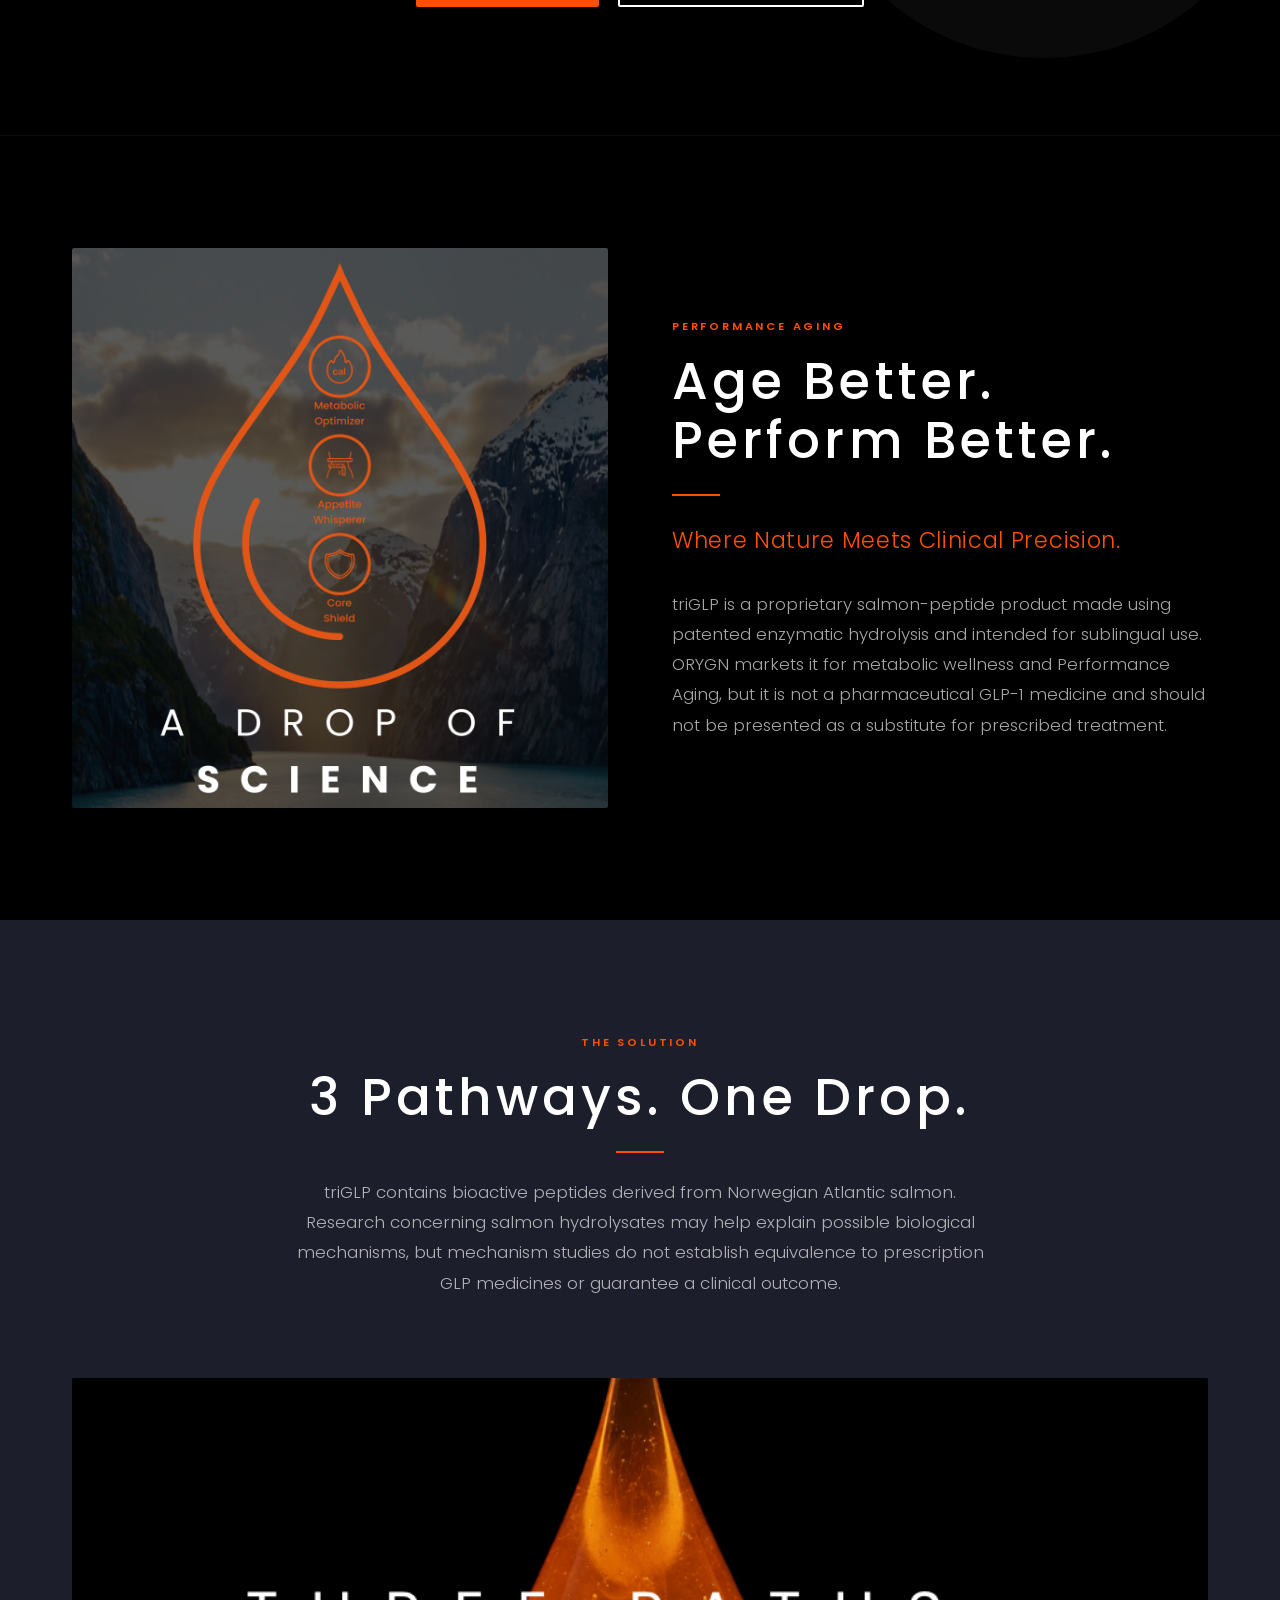
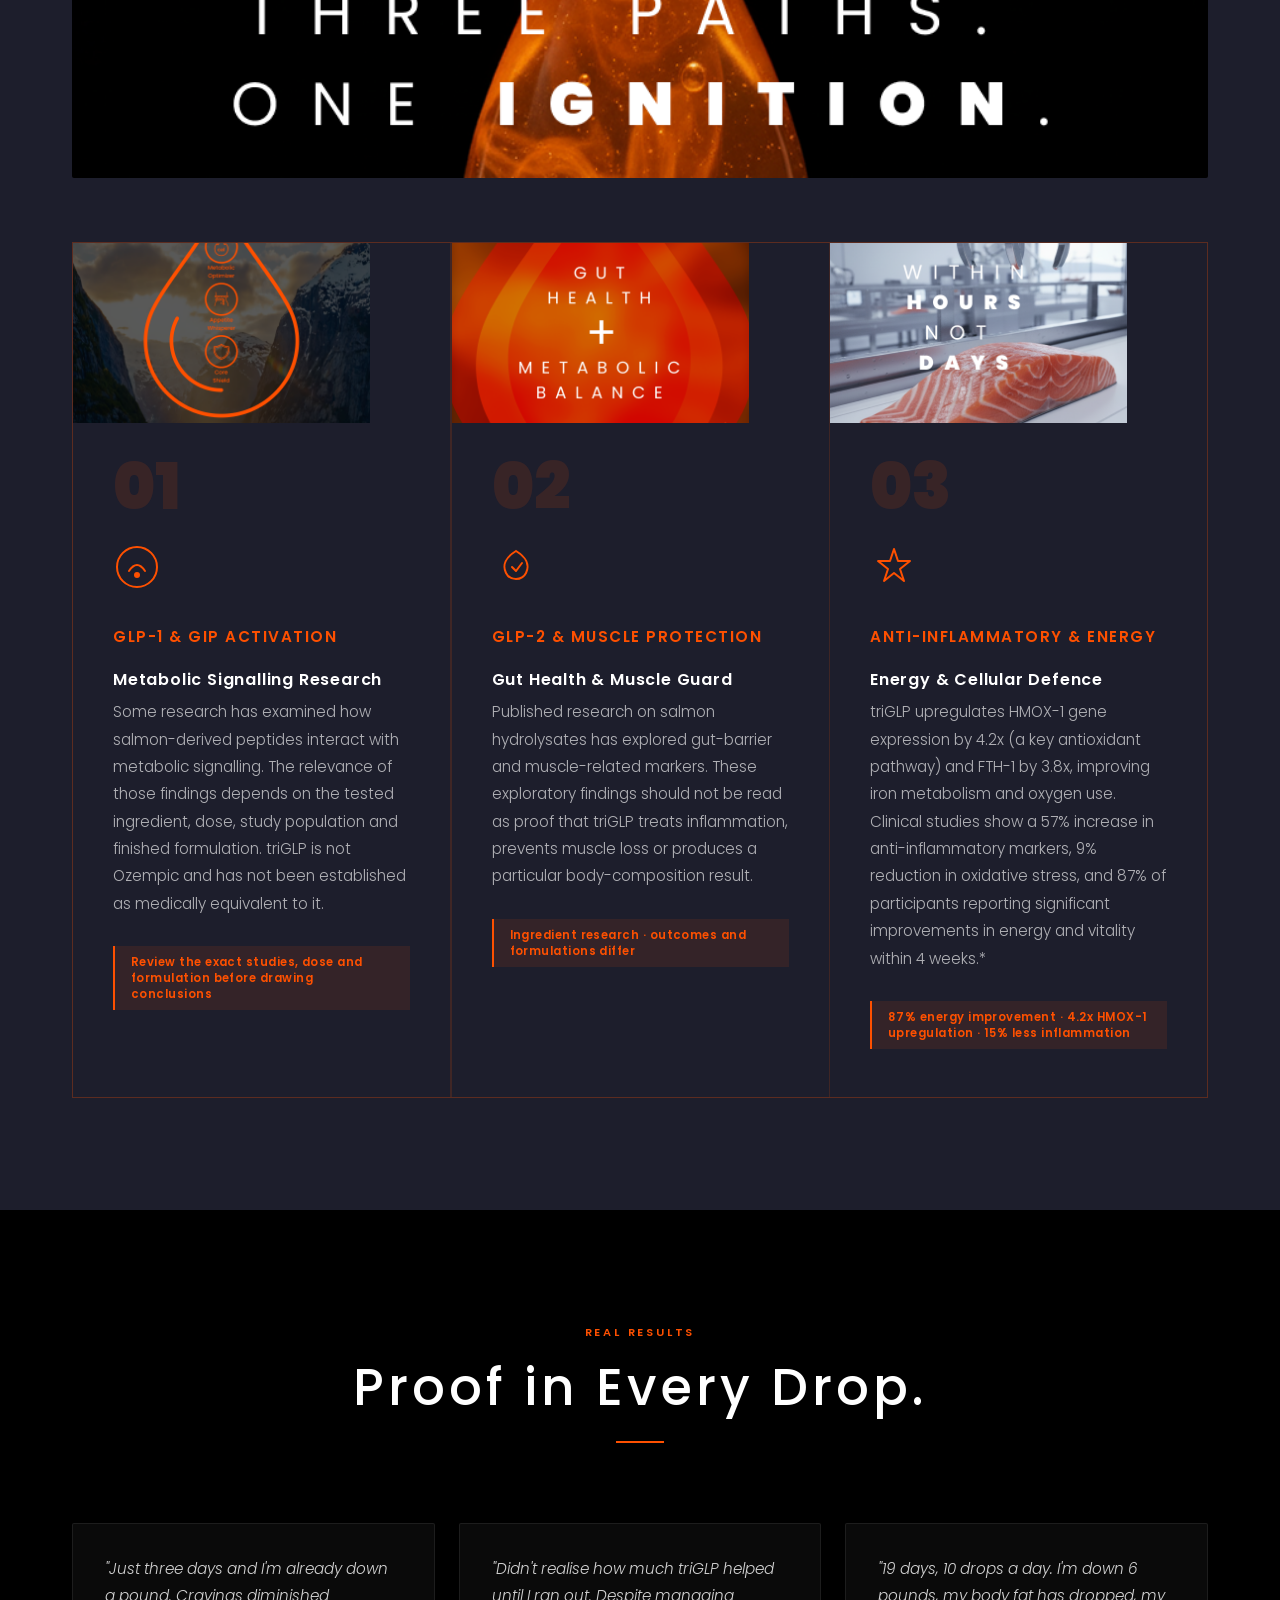
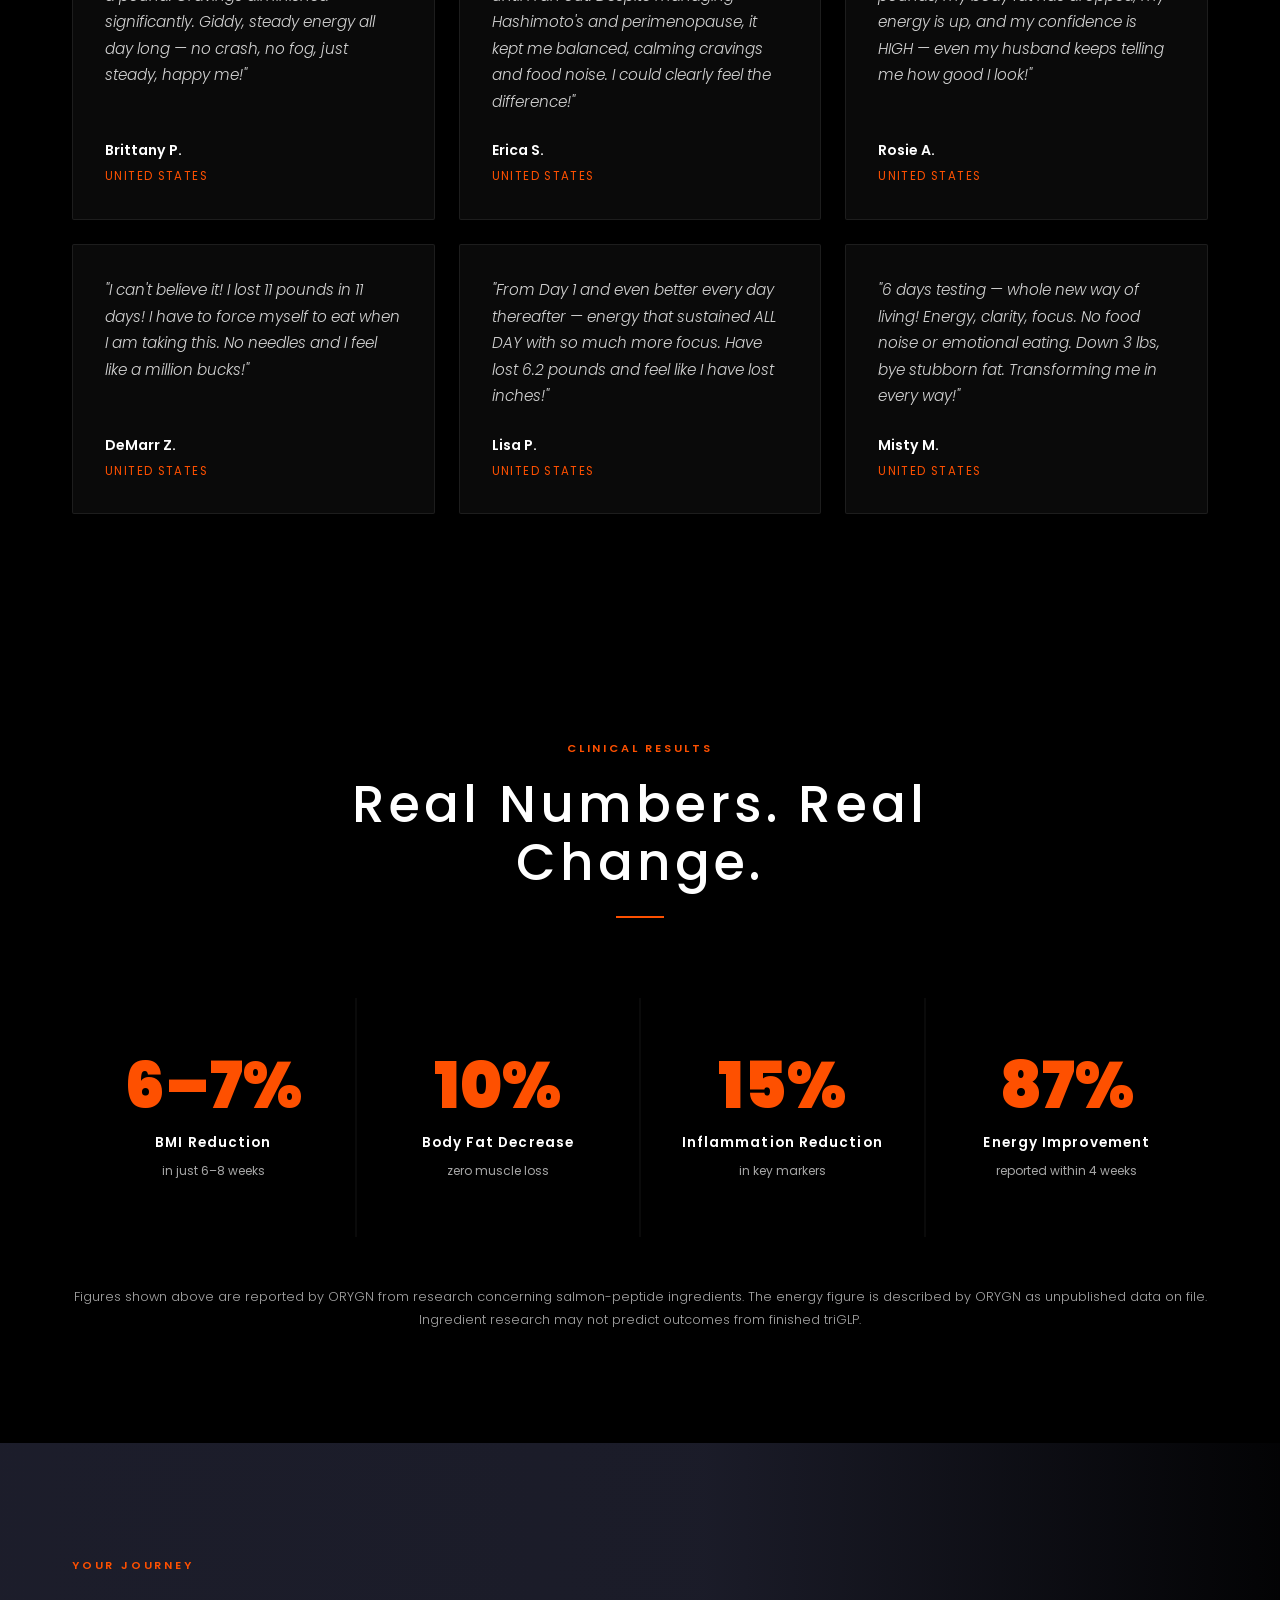
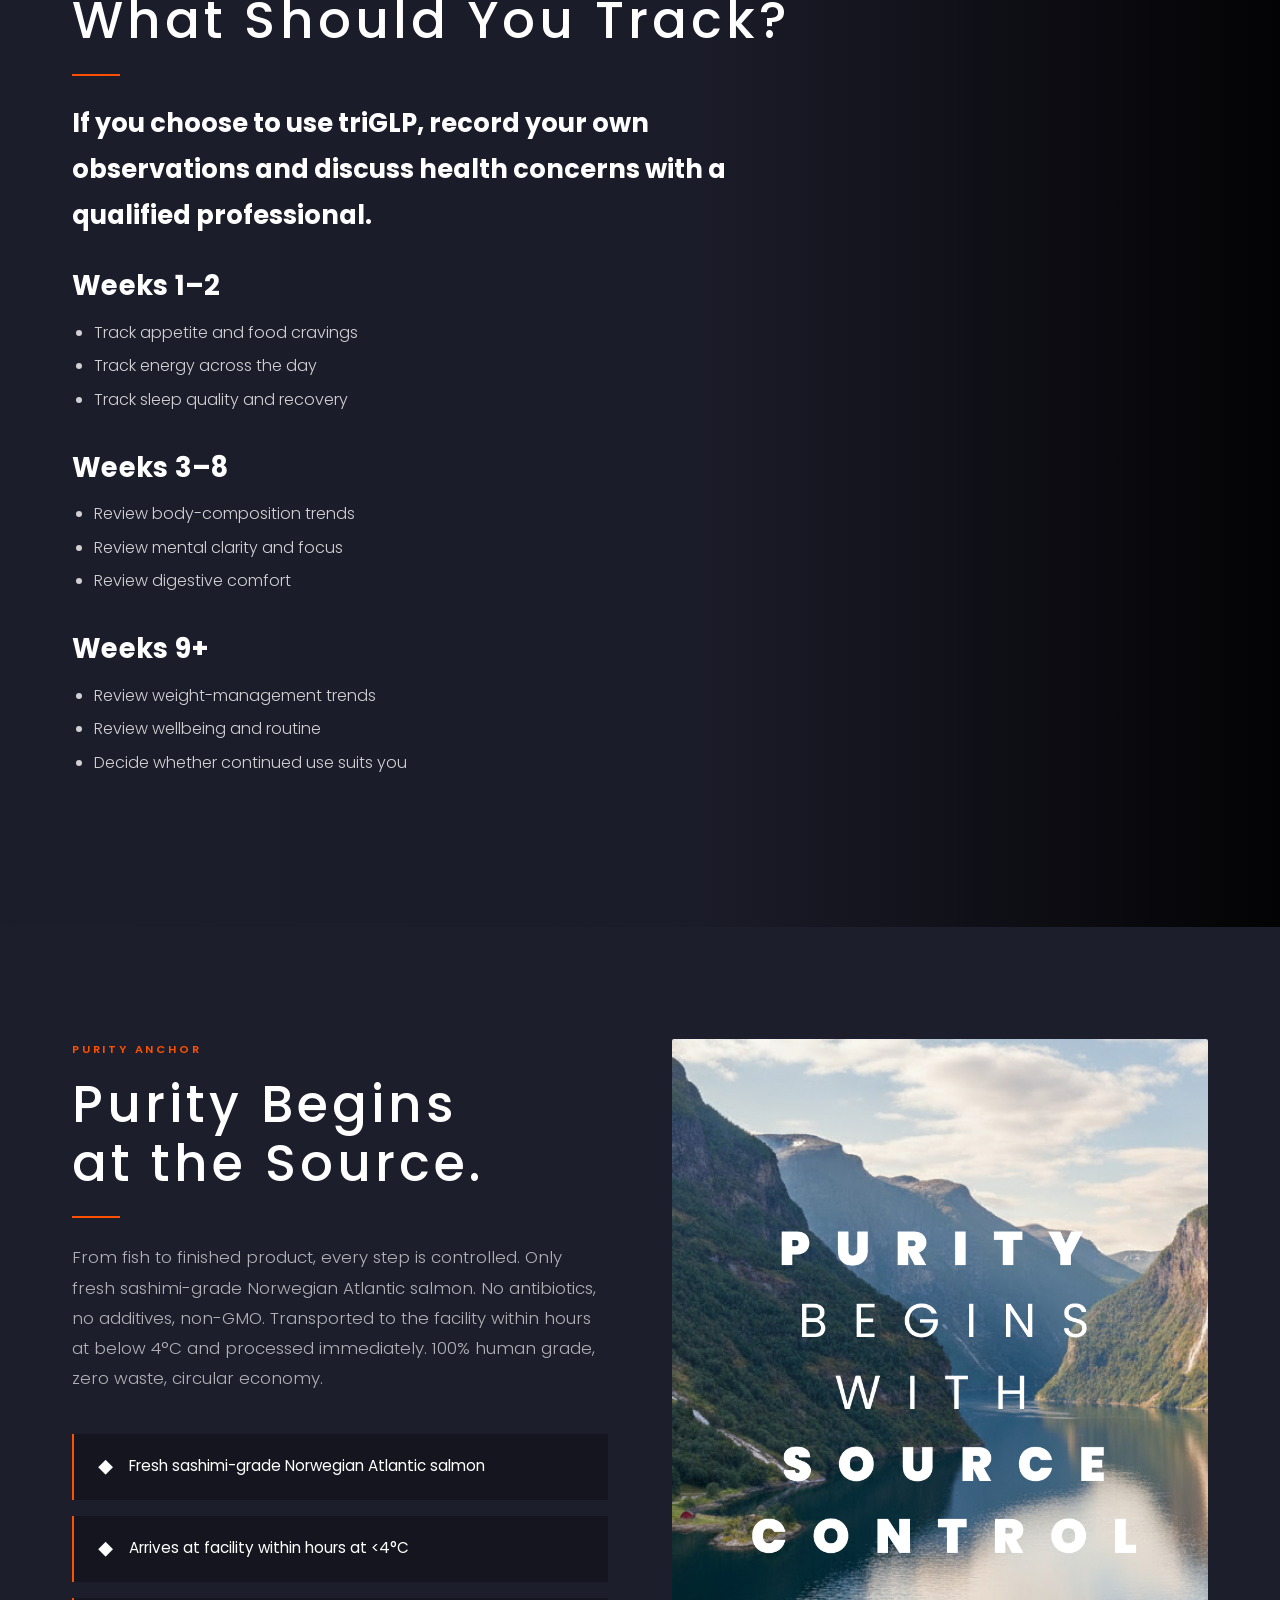
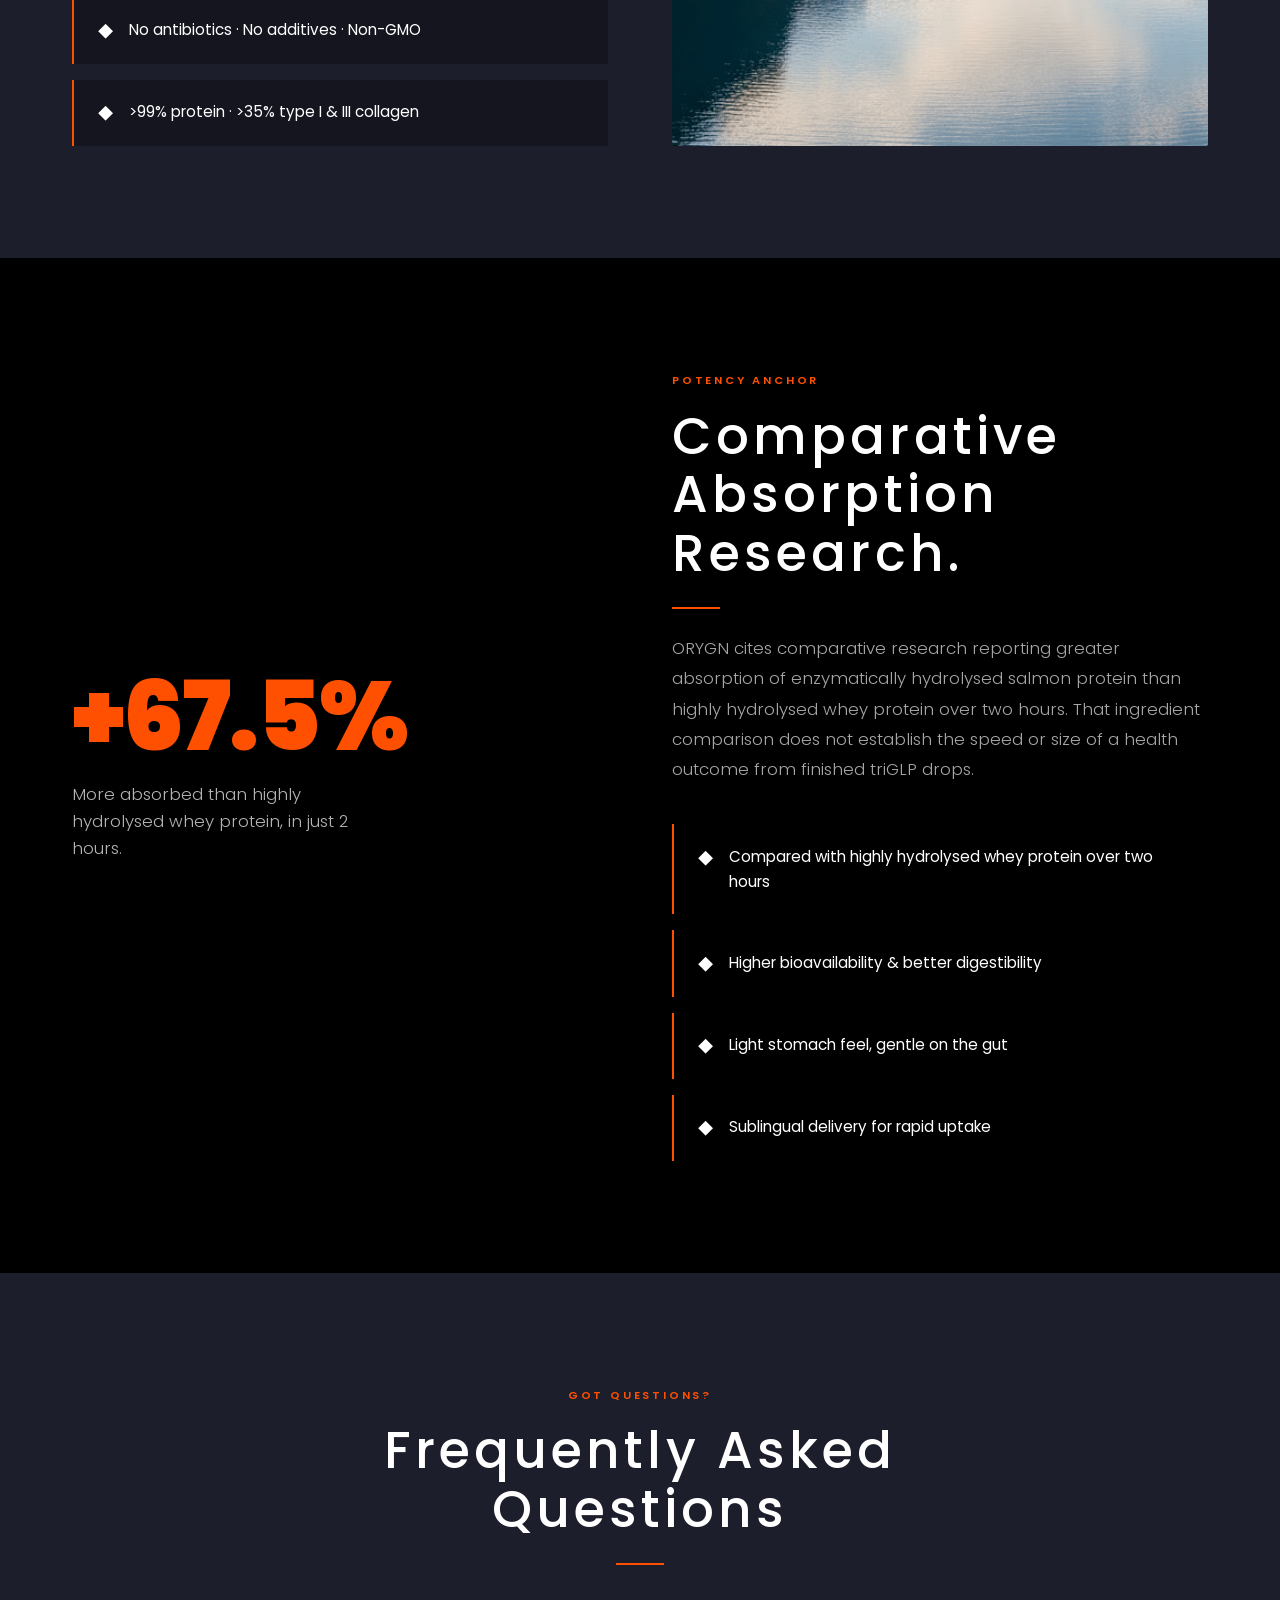
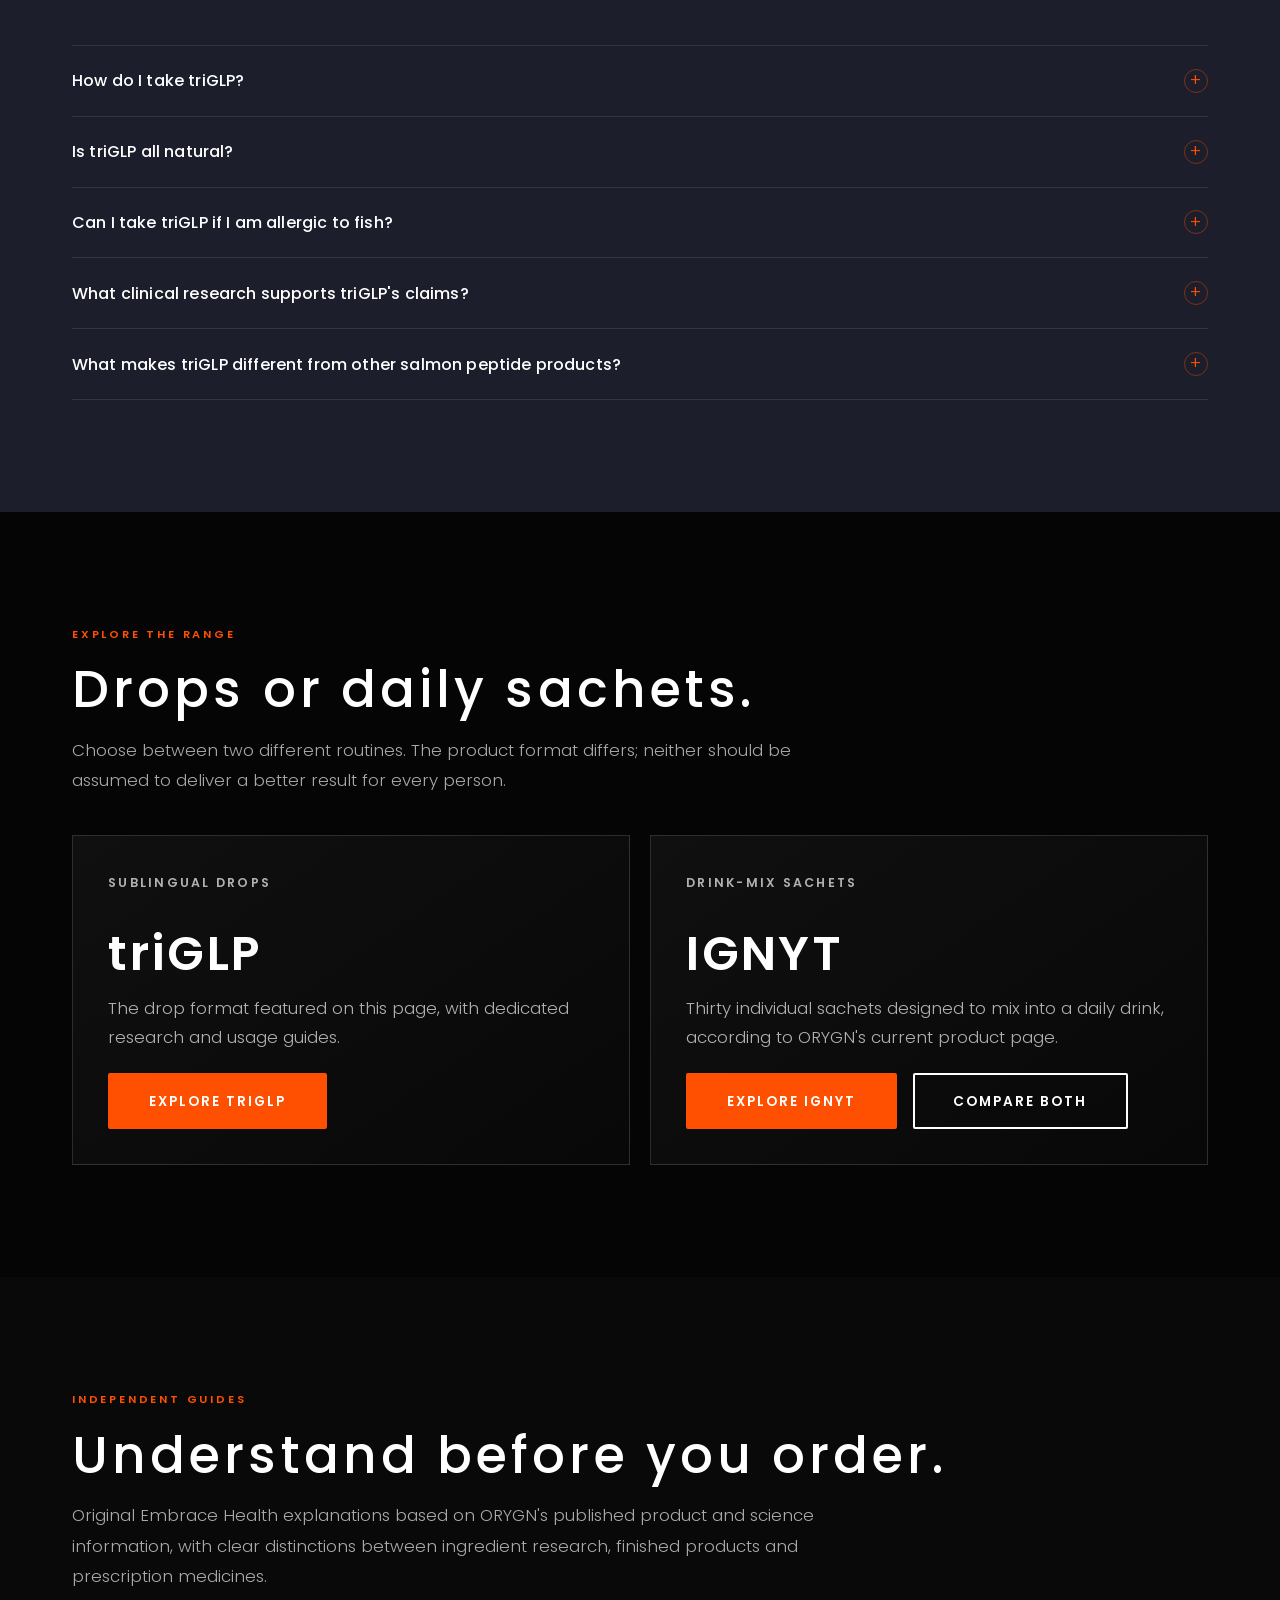
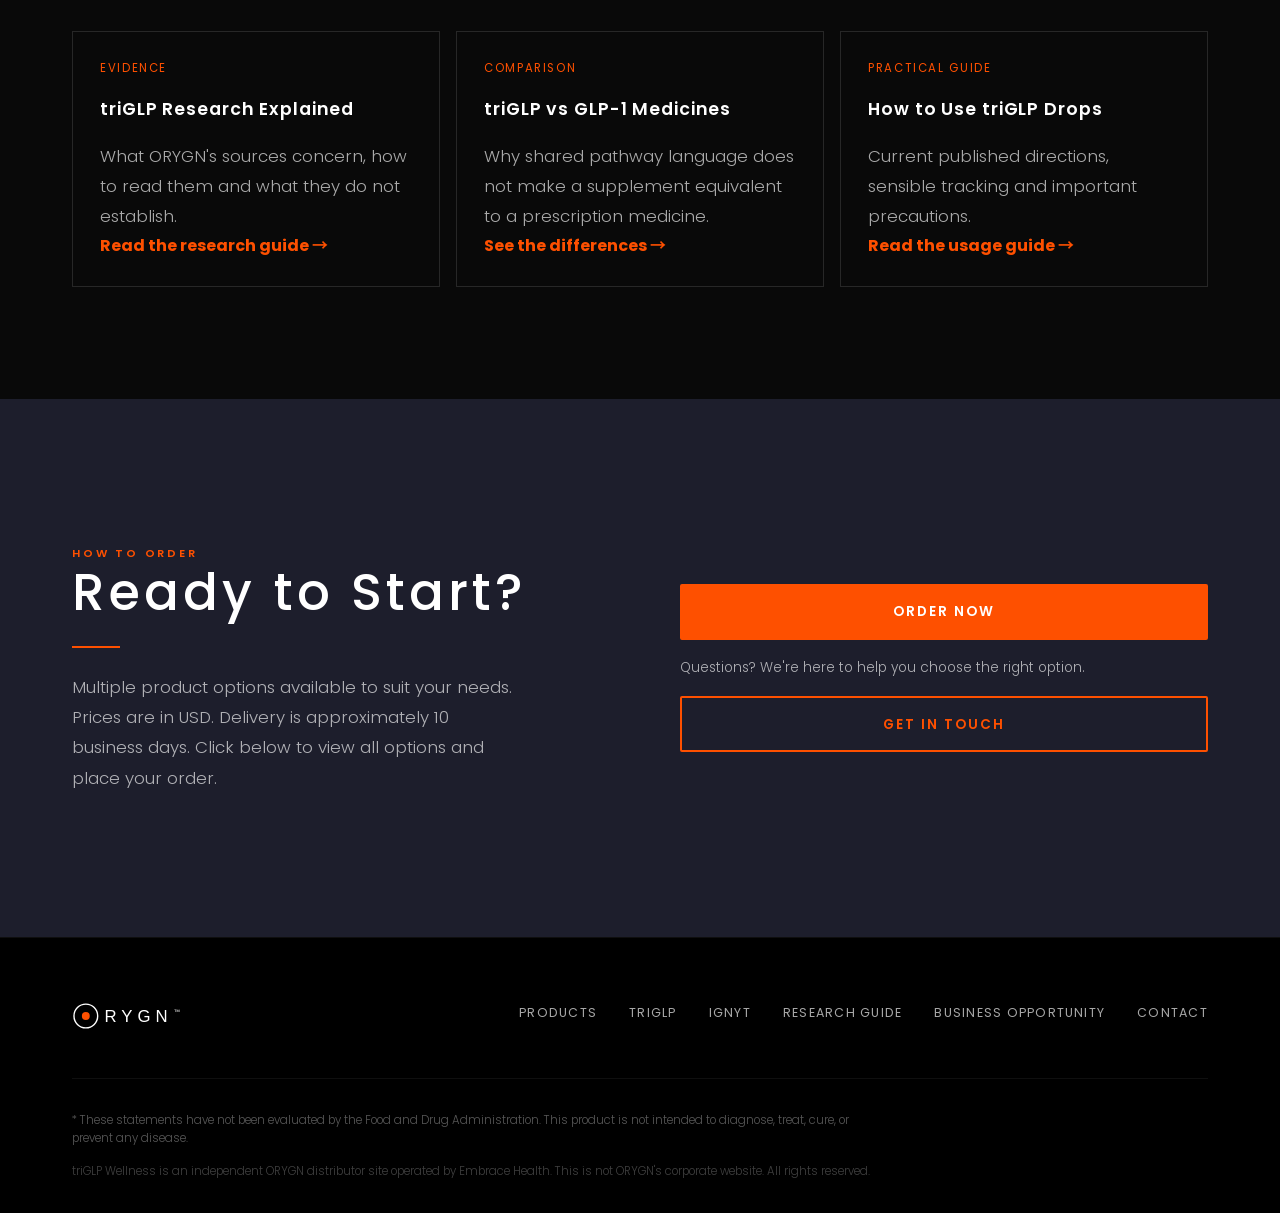
==== commit e552709b: "Improve New Zealand relevance for triGLP searches" ====
--- a/index.html
+++ b/index.html
@@ -3,8 +3,8 @@
 <head>
   <meta charset="UTF-8">
   <meta name="viewport" content="width=device-width, initial-scale=1.0">
-  <title>triGLP Wellness | ORYGN triGLP Drops, Research &amp; Ordering</title>
-  <meta name="description" content="triGLP Wellness is an independent guide to ORYGN triGLP drops, ingredients, research, safe-use information and international ordering through Embrace Health.">
+  <title>triGLP Wellness NZ | ORYGN triGLP Drops &amp; Research</title>
+  <meta name="description" content="New Zealand guide to ORYGN triGLP drops, ingredients, research, safe-use information and ordering through Auckland-based Embrace Health.">
   <meta name="author" content="Embrace Health">
   <meta name="robots" content="index, follow">
   <link rel="canonical" href="https://triglpwellness.com/">
@@ -16,14 +16,14 @@
   <meta property="og:type" content="website">
   <meta property="og:url" content="https://triglpwellness.com/">
   <meta property="og:site_name" content="triGLP Wellness">
-  <meta property="og:title" content="triGLP Wellness | ORYGN triGLP Drops &amp; Research">
-  <meta property="og:description" content="Independent triGLP Wellness guide covering ORYGN triGLP drops, ingredients, research, safe use and international ordering.">
+  <meta property="og:title" content="triGLP Wellness NZ | ORYGN triGLP Drops &amp; Research">
+  <meta property="og:description" content="New Zealand triGLP Wellness guide covering ORYGN triGLP drops, ingredients, research, safe use and ordering through Embrace Health.">
   <meta property="og:image" content="https://triglpwellness.com/images/Purity%20Matters.png">
 
   <!-- Twitter Card -->
   <meta name="twitter:card" content="summary_large_image">
-  <meta name="twitter:title" content="triGLP Wellness | ORYGN triGLP Guide">
-  <meta name="twitter:description" content="Review ORYGN triGLP drops, ingredients, research, safe-use information and ordering.">
+  <meta name="twitter:title" content="triGLP Wellness NZ | ORYGN triGLP Guide">
+  <meta name="twitter:description" content="New Zealand guide to ORYGN triGLP drops, ingredients, research, safe-use information and ordering.">
 
   <!-- Structured Data (JSON-LD) -->
   <script type="application/ld+json">
@@ -36,7 +36,7 @@
         "url": "https://triglpwellness.com/",
         "name": "triGLP Wellness",
         "alternateName": ["triGLPWellness", "triGLP Wellness by Embrace Health"],
-        "description": "Independent ORYGN triGLP product, research, safe-use and ordering guide.",
+        "description": "New Zealand ORYGN triGLP product, research, safe-use and ordering guide.",
         "publisher": { "@id": "https://triglpwellness.com/#organization" },
         "inLanguage": "en-NZ"
       },
@@ -48,14 +48,20 @@
         "url": "https://triglpwellness.com/",
         "email": "renee@embracehealth.co.nz",
         "logo": "https://triglpwellness.com/favicon.svg",
+        "areaServed": { "@type": "Country", "name": "New Zealand" },
+        "address": {
+          "@type": "PostalAddress",
+          "addressLocality": "Auckland",
+          "addressCountry": "NZ"
+        },
         "sameAs": ["https://www.embracehealth.co.nz/"]
       },
       {
         "@type": "WebPage",
         "@id": "https://triglpwellness.com/#webpage",
         "url": "https://triglpwellness.com/",
-        "name": "triGLP Wellness | ORYGN triGLP Drops, Research & Ordering",
-        "description": "Independent guide to ORYGN triGLP drops, ingredients, research, safe-use information and international ordering.",
+        "name": "triGLP Wellness NZ | ORYGN triGLP Drops & Research",
+        "description": "New Zealand guide to ORYGN triGLP drops, ingredients, research, safe-use information and ordering through Auckland-based Embrace Health.",
         "isPartOf": { "@id": "https://triglpwellness.com/#website" },
         "about": { "@type": "Product", "name": "ORYGN triGLP" },
         "primaryImageOfPage": { "@type": "ImageObject", "url": "https://triglpwellness.com/images/Purity%20Matters.png" },
@@ -120,7 +126,7 @@
         <span data-i18n="hero_h1b">ORYGN Drops, Research &amp; Ordering.</span>
       </h1>
       <p class="hero-sub fade-up" data-i18n="hero_sub">
-        The independent triGLP Wellness guide to ORYGN drops, ingredients, cited research, safe use and international ordering through Embrace Health.
+        A New Zealand guide to ORYGN drops, ingredients, cited research and safe use, operated by Auckland-based Embrace Health with local product support and current ordering information.
       </p>
       <div class="hero-ctas fade-up">
         <a href="https://embracehealth.orygn.co/" target="_blank" rel="noopener"
